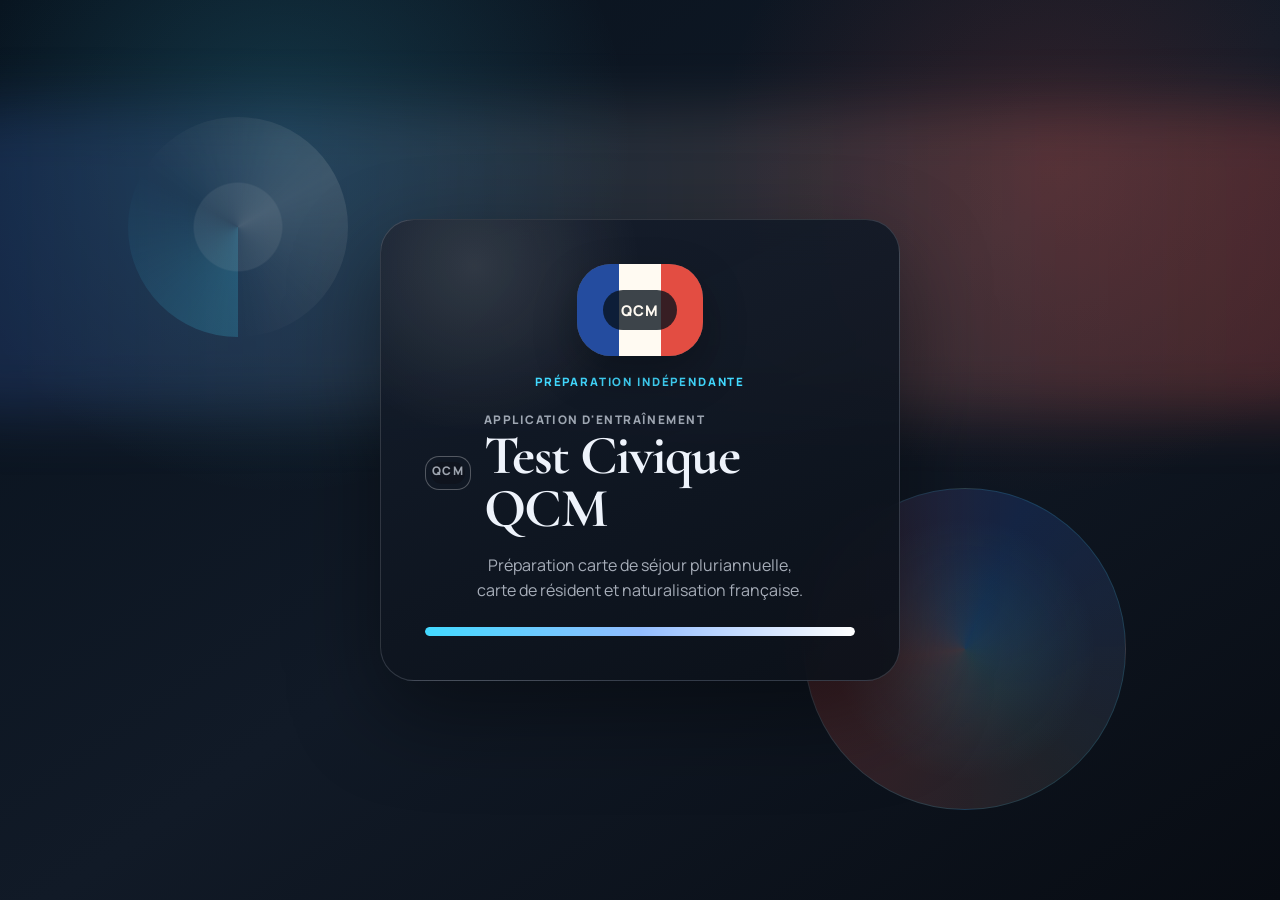
==== index.html @ 04ac929e "Fix mobile quiz scrolling" ====
<!doctype html>
<html lang="fr">
  <head>
    <meta charset="UTF-8" />
    <meta name="viewport" content="width=device-width, initial-scale=1.0, viewport-fit=cover" />
    <meta name="theme-color" content="#10141b" />
    <meta name="description" content="Exercices corrigés et simulations pour préparer le test civique français, avec explications et sources officielles." />
    <meta name="google-adsense-account" content="ca-pub-2101066490685216" />
    <script async src="https://pagead2.googlesyndication.com/pagead/js/adsbygoogle.js?client=ca-pub-2101066490685216" crossorigin="anonymous"></script>
    <link rel="canonical" href="https://prep-testcivique.fr/" />
    <link rel="icon" type="image/png" sizes="192x192" href="/app-icon-192.png" />
    <link rel="manifest" href="/manifest.webmanifest" />
    <title>Entraînement au test civique français | Test Civique QCM</title>
    <script type="module" crossorigin src="/assets/main-BJnAcC6j.js"></script>
    <link rel="stylesheet" crossorigin href="/assets/main-DW9DOGa2.css">
  </head>
  <body><div id="app"></div><script src="/ads-config.js"></script></body>
</html>
---- assets/main-DW9DOGa2.css ----
@import "https://fonts.googleapis.com/css2?family=Cormorant+Garamond:wght@500;600;700&family=Manrope:wght@400;500;600;700;800&display=swap";:root{--lightningcss-light: ;--lightningcss-dark:initial;color-scheme:dark;--bg:#10141b;--surface:#131821e0;--surface-raised:#1b212cdb;--surface-soft:#222834b3;--border:#e1e8f424;--ink:#eef3fb;--ink-soft:#e2e9f4bd;--accent:#42d9ff;--accent-dark:#0ea5e9;--accent-ink:#071722;--navy:#93bdff;--gold:#f3c66f;--green:#72d9c2;--shadow:0 24px 70px #00000057}.web-runtime.active-portal .track-portal{width:min(1240px,100%);margin-inline:auto}@media (width>=1121px){.web-runtime.active-portal .track-portal{grid-template-columns:1fr;gap:18px;min-height:auto;padding-top:72px}}@media (width<=760px){.web-runtime.active-portal .track-portal-copy{border-radius:24px;align-content:end;min-height:650px;padding:28px 22px}.web-runtime.active-portal .portal-hero-image{object-position:62% center}.web-runtime.active-portal .portal-image-shade{background:linear-gradient(#030f1f2e 0%,#030f1fe0 53%,#030f1ffc 100%),linear-gradient(90deg,#030f1f7a,#0000)}.web-runtime.active-portal .track-portal-copy h1{max-width:10ch;font-size:clamp(3.2rem,17vw,4.7rem)}.web-runtime.active-portal .portal-free-badge span,.web-runtime.active-portal .portal-independence-note{display:none}.web-runtime.active-portal .track-portal-grid{grid-template-columns:1fr}}.portal-knowledge,.editorial-ad{display:none}@media (width>=1121px){.web-runtime.active-portal .track-portal{grid-template-columns:minmax(0,1fr);gap:28px;max-width:1180px;min-height:auto;margin-inline:auto;padding-top:88px}.web-runtime.active-portal .track-portal-copy{border-radius:8px;min-height:560px}.web-runtime.active-portal .track-portal-copy h1{letter-spacing:0;max-width:12ch;font-size:clamp(3.25rem,5vw,5rem)}.web-runtime.active-portal .track-portal-grid{grid-template-columns:repeat(3,minmax(0,1fr));align-content:stretch;gap:18px}.web-runtime.active-portal .track-portal-grid .track-card{border-radius:8px;min-height:330px}.web-runtime.active-portal .track-portal-grid .track-card strong{font-size:clamp(1.8rem,2.3vw,2.45rem)}.web-runtime.active-portal .portal-editorial-guide{border-radius:8px;padding:36px}.web-runtime.active-portal .portal-guide-steps li{border-radius:6px}.web-runtime.active-portal .portal-knowledge{border-top:1px solid var(--border);border-bottom:1px solid var(--border);background:var(--surface);gap:26px;padding:44px;display:grid}.portal-knowledge-heading{max-width:780px}.portal-knowledge-heading h2{letter-spacing:0;margin:8px 0 14px;font-family:DM Serif Display,Georgia,serif;font-size:clamp(2rem,3vw,3rem);line-height:1.08}.portal-knowledge-heading p,.portal-knowledge-grid p{color:var(--muted);line-height:1.68}.portal-knowledge-grid{grid-template-columns:repeat(3,minmax(0,1fr));gap:28px;display:grid}.portal-knowledge-grid article{border-top:3px solid var(--accent);padding-top:18px}.portal-knowledge-grid h3{margin:0 0 10px;font-size:1.12rem}.portal-knowledge-grid p{margin:0}.portal-guide-link{width:fit-content;color:var(--accent);text-underline-offset:4px;font-weight:800;text-decoration:underline}.web-runtime.active-portal .editorial-ad{border-top:1px solid var(--border);border-bottom:1px solid var(--border);text-align:center;min-height:140px;padding:30px 0;display:block}.editorial-ad>span{color:var(--muted);text-transform:uppercase;margin-bottom:10px;font-size:.68rem;display:block}.editorial-ad .adsbygoogle{min-height:90px}}@media (width<=1120px){.web-runtime.active-portal .portal-knowledge{border-top:1px solid var(--border);border-bottom:1px solid var(--border);background:var(--surface);gap:20px;margin-top:18px;padding:26px 20px;display:grid}.portal-knowledge-heading h2{letter-spacing:0;margin:8px 0 12px;font-family:DM Serif Display,Georgia,serif;font-size:2rem}.portal-knowledge-heading p,.portal-knowledge-grid p{color:var(--muted);line-height:1.62}.portal-knowledge-grid{gap:18px;display:grid}.portal-knowledge-grid article{border-top:3px solid var(--accent);padding-top:14px}.portal-knowledge-grid h3,.portal-knowledge-grid p{margin:0 0 8px}.portal-guide-link{color:var(--accent);font-weight:800}.editorial-ad{border-top:1px solid var(--border);border-bottom:1px solid var(--border);text-align:center;min-height:120px;margin-top:18px;padding:24px 0}.editorial-ad>span{color:var(--muted);margin-bottom:8px;font-size:.68rem;display:block}}.web-runtime.active-portal .track-portal{width:min(1240px,100%);max-width:1240px;margin-inline:auto}.web-runtime.active-portal .track-portal-copy{isolation:isolate;background:#06172a;border:1px solid #89c2ff3d;border-radius:32px;min-height:clamp(530px,65vh,680px);padding:clamp(28px,5vw,70px);position:relative;box-shadow:0 34px 90px #00000061}.web-runtime.active-portal .portal-hero-image,.web-runtime.active-portal .portal-image-shade{border-radius:inherit;width:100%;height:100%;display:block;position:absolute;inset:0}.web-runtime.active-portal .portal-hero-image{z-index:-2;object-fit:cover;object-position:center}.web-runtime.active-portal .portal-image-shade{z-index:-1;background:linear-gradient(90deg,#030f1ffa 0%,#030f1fe6 32%,#030f1f57 68%,#030f1f1f 100%),linear-gradient(#0000 45%,#030f1fe0)}.web-runtime.active-portal .track-portal-copy>:not(.portal-hero-image):not(.portal-image-shade){z-index:1;position:relative}.web-runtime.active-portal .track-portal-copy h1{text-wrap:balance;text-shadow:0 10px 34px #00000070;max-width:8.5ch;font-size:clamp(3.6rem,6vw,6.3rem);line-height:.87}.web-runtime.active-portal .track-portal-copy>p:not(.portal-independence-note),.web-runtime.active-portal .portal-free-badge,.web-runtime.active-portal .portal-mission-strip,.web-runtime.active-portal .portal-encouragement,.web-runtime.active-portal .portal-independence-note{max-width:540px}.web-runtime.active-portal .track-portal-grid{grid-template-columns:repeat(3,minmax(0,1fr));gap:16px}.web-runtime.active-portal .track-portal-grid .track-card{border-radius:26px;min-height:330px;padding:28px;transition:transform .18s,border-color .18s,box-shadow .18s}.web-runtime.active-portal .track-portal-grid .track-card:hover{border-color:#42d9ff73;transform:translateY(-6px);box-shadow:0 26px 60px #00000057}.web-runtime.active-portal .track-portal-grid .track-card strong{font-size:clamp(2rem,3vw,3rem)}@media (width>=1121px){.web-runtime.active-portal .track-portal{grid-template-columns:1fr;gap:18px;min-height:auto;padding-top:72px}}@media (width<=760px){.web-runtime.active-portal .track-portal-copy{border-radius:24px;align-content:end;min-height:650px;padding:28px 22px}.web-runtime.active-portal .portal-hero-image{object-position:62% center}.web-runtime.active-portal .portal-image-shade{background:linear-gradient(#030f1f2e 0%,#030f1fe0 53%,#030f1ffc 100%),linear-gradient(90deg,#030f1f7a,#0000)}.web-runtime.active-portal .track-portal-copy h1{max-width:10ch;font-size:clamp(3.2rem,17vw,4.7rem)}.web-runtime.active-portal .portal-free-badge span,.web-runtime.active-portal .portal-independence-note{display:none}.web-runtime.active-portal .track-portal-grid{grid-template-columns:1fr}}@media (width>=1121px){.web-runtime.active-portal .track-portal{grid-template-columns:minmax(0,1fr);gap:28px;max-width:1180px;min-height:auto;margin-inline:auto;padding-top:88px}.web-runtime.active-portal .track-portal-copy{border-radius:8px;min-height:560px}.web-runtime.active-portal .track-portal-copy h1{letter-spacing:0;max-width:12ch}.web-runtime.active-portal .track-portal-grid{grid-template-columns:repeat(3,minmax(0,1fr));align-content:stretch;gap:18px}.web-runtime.active-portal .track-portal-grid .track-card{border-radius:8px;min-height:330px}.web-runtime.active-portal .track-portal-grid .track-card strong{font-size:clamp(1.8rem,2.3vw,2.45rem)}.web-runtime.active-portal .portal-editorial-guide{border-radius:8px;padding:36px}.web-runtime.active-portal .portal-guide-steps li{border-radius:6px}}.primary-button,.secondary-button,.text-button,.theme-action{justify-content:center;align-items:center;gap:9px;display:inline-flex}.button-icon{color:var(--accent);background:#42d9ff1f;border:1px solid #42d9ff4d;border-radius:9px;flex:none;justify-content:center;align-items:center;width:25px;height:25px;display:inline-flex;box-shadow:inset 0 1px #ffffff14}.button-icon svg{width:15px;height:15px}.button-icon.tone-cyan{color:#42d9ff;background:#42d9ff24;border-color:#42d9ff57}.button-icon.tone-green{color:#72d9c2;background:#72d9c224;border-color:#72d9c257}.button-icon.tone-gold{color:#f3c66f;background:#f3c66f26;border-color:#f3c66f57}.button-icon.tone-coral{color:#ff8b7c;background:#ff8b7c26;border-color:#ff8b7c57}.button-icon.tone-blue{color:#93bdff;background:#93bdff26;border-color:#93bdff57}.primary-button .button-icon{box-shadow:none;background:#071f2e26;border-color:#071f2e33}.primary-button .button-icon.tone-blue,.primary-button .button-icon.tone-cyan{color:#083954}.primary-button .button-icon.tone-green{color:#075043}.tab-button{justify-content:center;align-items:center;gap:7px;display:flex}.tab-button .button-icon{width:22px;height:22px}.tab-button .button-icon svg{width:14px;height:14px}.tab-button.active .button-icon{color:#063b57;background:#071f2e24;border-color:#071f2e2e}.web-sidebar-controls{border-top:1px solid #8ea6cc2e;gap:8px;margin-top:auto;padding-top:12px;display:grid}.web-sidebar-controls .web-theme-button{border-top:0;margin-top:0;padding-top:0}.web-sidebar-nav button:first-child .web-nav-icon{color:#42d9ff;background:#42d9ff24}.web-sidebar-nav button:nth-child(2) .web-nav-icon{color:#72d9c2;background:#72d9c224}.web-sidebar-nav button:nth-child(3) .web-nav-icon{color:#f3c66f;background:#f3c66f26}.web-sidebar-nav button:nth-child(4) .web-nav-icon{color:#ff8b7c;background:#ff8b7c26}.web-sidebar-nav button:nth-child(5) .web-nav-icon{color:#93bdff;background:#93bdff26}.web-sidebar-nav button:nth-child(6) .web-nav-icon{color:#5ce2ee;background:#5ce2ee24}.web-sidebar-nav button:nth-child(7) .web-nav-icon{color:#7ee2ad;background:#7ee2ad24}body[data-theme=light] .button-icon.tone-cyan{color:#087fa6}body[data-theme=light] .button-icon.tone-green{color:#16816c}body[data-theme=light] .button-icon.tone-gold{color:#9b6908}body[data-theme=light] .button-icon.tone-coral{color:#bf4f42}body[data-theme=light] .button-icon.tone-blue{color:#376dbe}@media (width<=720px){.primary-button,.secondary-button,.text-button,.theme-action{gap:7px}.button-icon{border-radius:8px;width:22px;height:22px}.button-icon svg{width:13px;height:13px}.tab-button{gap:5px}.tab-button .button-icon{background:0 0;border:0;width:19px;height:19px}.tab-button .button-icon svg{width:14px;height:14px}}.primary-button:disabled,.secondary-button:disabled,.theme-action:disabled,.text-button:disabled{cursor:not-allowed;opacity:.48;transform:none}.result-submit-button{letter-spacing:.01em;min-width:min(100%,250px);margin-left:auto}.theme-results-section{margin-top:18px}.theme-results-header{margin-top:0}.theme-results-grid{grid-template-columns:repeat(auto-fit,minmax(190px,1fr));gap:10px;margin-top:12px;display:grid}.theme-result-card{--theme-result-color:var(--accent);border:1px solid color-mix(in srgb, var(--theme-result-color) 28%, var(--border));background:radial-gradient(circle at 100% 0%, color-mix(in srgb, var(--theme-result-color) 14%, transparent), transparent 42%), var(--surface-raised);border-radius:18px;gap:9px;min-width:0;padding:14px;display:grid}.theme-result-card.strong{--theme-result-color:var(--green)}.theme-result-card.progress{--theme-result-color:var(--gold)}.theme-result-card.review{--theme-result-color:var(--accent)}.theme-result-card-top,.theme-result-score{justify-content:space-between;align-items:center;gap:8px;display:flex}.theme-result-icon{border:1px solid color-mix(in srgb, var(--theme-result-color) 34%, transparent);background:color-mix(in srgb, var(--theme-result-color) 12%, transparent);width:34px;height:34px;color:var(--theme-result-color);border-radius:11px;place-items:center;font-size:.96rem;font-weight:900;display:grid}.theme-result-status{background:color-mix(in srgb, var(--theme-result-color) 13%, transparent);color:var(--theme-result-color);letter-spacing:.05em;text-transform:uppercase;border-radius:999px;padding:5px 8px;font-size:.62rem;font-weight:900}.theme-result-card h4{min-height:2.4em;margin:0;font-size:.82rem;line-height:1.2}.theme-result-score strong{color:var(--theme-result-color);font-size:1.55rem}.theme-result-score span,.theme-result-card small{color:var(--ink-soft);font-size:.64rem;font-weight:750}.theme-result-progress{background:color-mix(in srgb, var(--border) 76%, transparent);border-radius:999px;height:7px;overflow:hidden}.theme-result-progress>span{border-radius:inherit;background:var(--theme-result-color);height:100%;display:block}@media (width>=1121px){.web-runtime.track-selected.web-section-dashboard .web-dashboard{grid-template-columns:repeat(4,minmax(0,1fr));gap:8px;max-height:calc(100dvh - 96px);display:grid;overflow:hidden}.web-runtime.track-selected.web-section-dashboard .web-dashboard-hero,.web-runtime.track-selected.web-section-dashboard .web-metric-row{grid-column:1/-1;margin:0}.web-runtime.track-selected.web-section-dashboard .web-dashboard-grid{display:contents}.web-runtime.track-selected.web-section-dashboard .web-dashboard-hero{grid-template-columns:minmax(0,1.8fr) 160px;min-height:142px;padding:14px 18px}.web-runtime.track-selected.web-section-dashboard .web-dashboard-hero h2{font-size:clamp(1.72rem,2.35vw,2.45rem)}.web-runtime.track-selected.web-section-dashboard .web-dashboard-hero-copy>p{max-width:82ch;font-size:.69rem}.web-runtime.track-selected.web-section-dashboard .web-progress-ring{width:78px;height:78px}.web-runtime.track-selected.web-section-dashboard .web-progress-ring>span{width:62px;height:62px}.web-runtime.track-selected.web-section-dashboard .web-progress-ring strong{font-size:1.1rem}.web-runtime.track-selected.web-section-dashboard .web-metric-row article{min-height:56px;padding:7px 10px}.web-runtime.track-selected.web-section-dashboard .web-focus-card,.web-runtime.track-selected.web-section-dashboard .web-compact-panel{min-height:180px;padding:11px 12px}.web-runtime.track-selected.web-section-dashboard .web-panel-heading h3,.web-runtime.track-selected.web-section-dashboard .web-focus-card h3{font-size:1.05rem}.web-runtime.track-selected.web-section-dashboard .web-priority-preview small{display:none}.web-runtime.track-selected.web-section-dashboard .web-priority-preview button{grid-template-columns:26px minmax(0,1fr)}.web-runtime.track-selected .web-sidebar-nav button,.web-runtime.track-selected .web-sidebar-track button,.web-runtime.track-selected .web-panel-heading>button{border-color:color-mix(in srgb, var(--border) 78%, transparent);background:linear-gradient(180deg, color-mix(in srgb, var(--surface-raised) 88%, white 5%), var(--surface-raised));box-shadow:0 3px #030a143d,inset 0 1px #ffffff0f}.web-runtime.track-selected .web-sidebar-track button{border-style:solid;border-width:1px 1px 3px;border-radius:11px;padding:7px 10px}}@media (width<=720px){.theme-results-grid{grid-template-columns:repeat(2,minmax(0,1fr));gap:7px}.theme-result-card{border-radius:15px;gap:6px;padding:10px}.theme-result-card h4{min-height:3.4em;font-size:.72rem}.theme-result-icon{width:29px;height:29px}.theme-result-status{padding:4px 6px;font-size:.52rem}.theme-result-score strong{font-size:1.25rem}.active-quiz .session-nav .result-submit-button{flex:100%;width:100%;margin-left:0}}.portal-hero-image,.portal-image-shade,.portal-independence-note,.portal-editorial-guide,.web-sidebar,.web-workspace-bar,.web-dashboard{display:none}button:focus-visible,a:focus-visible,input:focus-visible,select:focus-visible{outline:3px solid color-mix(in srgb, var(--accent) 72%, white);outline-offset:3px}@media (width>=1121px){.web-runtime.active-portal{max-width:1540px;padding-inline:32px}.web-runtime.active-portal .track-portal{grid-template-columns:minmax(620px,1.35fr) minmax(360px,.65fr);gap:18px;min-height:calc(100vh - 126px);padding-top:76px}.web-runtime.active-portal .portal-ad+.track-portal{min-height:calc(100vh - 238px);padding-top:18px}.web-runtime.active-portal .track-portal:before,.web-runtime.active-portal .track-portal:after,.web-runtime.active-portal .track-portal-copy:before,.web-runtime.active-portal .track-portal-copy:after{display:none}.web-runtime.active-portal .track-portal-copy{background:#071522;border-radius:34px;align-content:end;min-height:620px;padding:clamp(34px,4vw,58px)}.web-runtime.active-portal .track-portal-copy>:not(.portal-hero-image):not(.portal-image-shade){z-index:2;position:relative}.web-runtime.active-portal .portal-hero-image,.web-runtime.active-portal .portal-image-shade{width:100%;height:100%;display:block;position:absolute;inset:0}.web-runtime.active-portal .portal-hero-image{object-fit:cover;object-position:center}.web-runtime.active-portal .portal-image-shade{z-index:1;background:linear-gradient(90deg,#040f1bfa 0%,#040f1bdb 38%,#040f1b47 72%,#040f1b24 100%),linear-gradient(#0000 45%,#040f1be6)}.web-runtime.active-portal .portal-tricolor{width:132px;height:7px;margin-bottom:18px}.web-runtime.active-portal .track-portal-copy h1{max-width:9.5ch;font-size:clamp(3.7rem,5vw,5.5rem)}.web-runtime.active-portal .track-portal-copy>p:not(.portal-independence-note){color:#eef3fbd1;max-width:54ch;margin-top:16px;font-size:.96rem;line-height:1.62}.web-runtime.active-portal .portal-mission-strip{max-width:560px;margin-top:20px}.web-runtime.active-portal .portal-encouragement{background:#0a1f2db8;max-width:560px;margin-top:12px}.web-runtime.active-portal .portal-independence-note{color:#eef3fb94;max-width:62ch;margin-top:14px;font-size:.7rem;line-height:1.45;display:block}.web-runtime.active-portal .track-portal-grid{grid-template-columns:1fr;align-content:center;gap:14px}.web-runtime.active-portal .track-portal-grid .track-card{border-radius:28px;min-height:260px;padding:30px}.web-runtime.active-portal .track-portal-grid .track-card strong{max-width:12ch;font-size:clamp(2.25rem,3.1vw,3.35rem)}.web-runtime.active-portal .portal-editorial-guide{border:1px solid var(--border);background:linear-gradient(110deg, #34c6ec14, transparent 38%), var(--surface);box-shadow:var(--shadow);border-radius:26px;grid-column:1/-1;grid-template-columns:minmax(260px,.68fr) minmax(620px,1.32fr);align-items:center;gap:18px 28px;padding:24px 28px;display:grid}.web-runtime.active-portal .portal-guide-intro h2{margin:7px 0 8px;font-family:DM Serif Display,Georgia,serif;font-size:clamp(1.75rem,2.1vw,2.35rem);line-height:1.05}.web-runtime.active-portal .portal-guide-intro p,.web-runtime.active-portal .portal-guide-steps p,.web-runtime.active-portal .portal-guide-source{color:var(--muted);margin:0;line-height:1.48}.web-runtime.active-portal .portal-guide-steps{grid-template-columns:repeat(3,minmax(0,1fr));gap:10px;margin:0;padding:0;list-style:none;display:grid}.web-runtime.active-portal .portal-guide-steps li{border:1px solid var(--border);background:#131d2b9e;border-radius:18px;grid-template-columns:auto 1fr;gap:10px;min-height:118px;padding:15px;display:grid}.web-runtime.active-portal .portal-guide-steps li>span{width:34px;height:34px;color:var(--accent);background:#34c6ec29;border-radius:11px;place-items:center;font-size:.72rem;font-weight:900;display:grid}.web-runtime.active-portal .portal-guide-steps strong{margin:2px 0 7px;font-size:.86rem;display:block}.web-runtime.active-portal .portal-guide-steps p,.web-runtime.active-portal .portal-guide-source{font-size:.72rem}.web-runtime.active-portal .portal-guide-source{text-align:center;grid-column:1/-1;padding-top:2px}.web-runtime.track-selected{width:min(1600px,100%);max-width:1600px;min-height:100vh;padding:24px 32px 64px 310px;overflow:visible}.web-runtime.track-selected>.app-brand,.web-runtime.track-selected>.theme-switch,.web-runtime.track-selected>.workspace-header,.web-runtime.track-selected>.hero,.web-runtime.track-selected>.tab-bar,.web-runtime.track-selected>.site-leaderboard-ad,.web-runtime.track-selected>.legacy-overview{display:none}.web-runtime.track-selected .web-sidebar{z-index:20;border:1px solid var(--border);-webkit-backdrop-filter:blur(22px);backdrop-filter:blur(22px);background:radial-gradient(circle at 10% 0,#42d9ff1a,#0000 25%),#0c131df0;border-radius:28px;flex-direction:column;width:262px;height:calc(100vh - 48px);min-height:660px;padding:18px;display:flex;position:fixed;top:24px;left:max(20px,50vw - 780px);box-shadow:0 28px 80px #00000047}.web-sidebar-brand{border-bottom:1px solid var(--border);align-items:center;gap:11px;padding:4px 2px 17px;display:flex}.web-sidebar-mark{border:5px solid #ffffff12;border-radius:16px;flex:none;grid-template-columns:repeat(3,1fr);width:48px;height:48px;display:grid;position:relative;overflow:hidden}.web-sidebar-mark span:first-child{background:#244c9f}.web-sidebar-mark span:nth-child(2){background:#fffaf2}.web-sidebar-mark span:nth-child(3){background:#e34d42}.web-sidebar-mark strong{color:#fff;text-shadow:0 1px 6px #07111c;place-items:center;font-size:.58rem;display:grid;position:absolute;inset:0}.web-sidebar-brand>span:last-child{gap:2px;display:grid}.web-sidebar-brand>span:last-child>strong{font-size:.92rem}.web-sidebar-brand small{color:var(--ink-soft);letter-spacing:.08em;text-transform:uppercase;font-size:.57rem;font-weight:800}.web-sidebar-track{background:linear-gradient(135deg,#42d9ff1a,#93bdff0d);border:1px solid #42d9ff2e;border-radius:18px;gap:5px;margin:14px 0;padding:13px;display:grid}.web-sidebar-track>span,.web-sidebar-progress span{color:var(--ink-soft);letter-spacing:.09em;text-transform:uppercase;font-size:.58rem;font-weight:800}.web-sidebar-track>strong{font-family:Cormorant Garamond,Georgia,serif;font-size:1.25rem;line-height:1.05}.web-sidebar-track button,.web-theme-button{min-height:44px;color:var(--navy);text-align:left;cursor:pointer;background:0 0;border:0;font-size:.72rem;font-weight:800}.web-sidebar-nav{gap:4px;display:grid}.web-sidebar-nav button{min-height:46px;color:var(--ink-soft);text-align:left;cursor:pointer;background:0 0;border:1px solid #0000;border-radius:13px;grid-template-columns:32px 1fr;align-items:center;padding:7px 10px;font-size:.76rem;font-weight:750;display:grid}.web-sidebar-nav button>span{color:color-mix(in srgb, var(--ink-soft) 62%, transparent);letter-spacing:.08em;font-size:.55rem;font-weight:900}.web-sidebar-nav .web-nav-icon{border:1px solid color-mix(in srgb, var(--border) 82%, transparent);background:color-mix(in srgb, var(--surface-raised) 82%, transparent);border-radius:9px;place-items:center;width:28px;height:28px;display:grid}.web-sidebar-nav .web-nav-icon svg{width:15px;height:15px}.web-sidebar-nav button.active .web-nav-icon{border-color:color-mix(in srgb, var(--accent) 32%, transparent);color:var(--accent);background:color-mix(in srgb, var(--accent) 12%, transparent)}.web-sidebar-nav button:hover{border-color:var(--border);color:var(--ink);background:#ffffff0a}.web-sidebar-nav button.active{color:var(--accent);box-shadow:inset 3px 0 0 var(--accent);background:linear-gradient(110deg,#42d9ff2b,#42d9ff0a);border-color:#42d9ff38}.web-sidebar-progress{gap:8px;margin-top:auto;padding:16px 4px 10px;display:grid}.web-sidebar-progress>div:first-child{justify-content:space-between;align-items:center;gap:8px;display:flex}.web-sidebar-progress strong{color:var(--accent);font-size:.88rem}.web-sidebar-progress-track,.web-theme-progress{background:#93bdff1f;border-radius:999px;height:5px;overflow:hidden}.web-sidebar-progress-track span,.web-theme-progress span{border-radius:inherit;background:linear-gradient(90deg, var(--accent), var(--green));height:100%;display:block}.web-theme-button{border-top:1px solid var(--border);align-items:center;gap:9px;width:100%;padding:0 5px;display:flex}.web-theme-button span{color:var(--accent);font-size:1rem}.web-runtime.track-selected .web-workspace-bar{z-index:15;border:1px solid var(--border);background:color-mix(in srgb, var(--surface) 94%, transparent);-webkit-backdrop-filter:blur(22px);backdrop-filter:blur(22px);border-radius:20px;justify-content:space-between;align-items:center;gap:16px;min-height:68px;margin-bottom:18px;padding:12px 16px;display:flex;position:sticky;top:18px;box-shadow:0 16px 46px #00000029}.web-workspace-bar>div,.web-workspace-actions{align-items:center;gap:10px;display:flex}.web-workspace-bar>div:first-child>span,.web-independent-badge{color:var(--accent);letter-spacing:.06em;text-transform:uppercase;background:#42d9ff1a;border-radius:999px;padding:6px 9px;font-size:.62rem;font-weight:900}.web-workspace-bar>div:first-child>strong{font-family:Cormorant Garamond,Georgia,serif;font-size:1.55rem}.web-workspace-actions button,.web-panel-heading>button{border:1px solid var(--border);background:var(--surface-raised);min-height:44px;color:var(--navy);cursor:pointer;border-radius:12px;padding:0 12px;font-size:.72rem;font-weight:800}.web-runtime.track-selected .web-dashboard{animation:.42s both rise-in;display:block}.web-dashboard-hero{border:1px solid var(--border);min-height:280px;box-shadow:var(--shadow);background:radial-gradient(circle at 88% 20%,#42d9ff24,#0000 27%),linear-gradient(145deg,#121f30fa,#111722f0);border-radius:28px;grid-template-columns:minmax(0,1.55fr) minmax(220px,.45fr);gap:20px;padding:clamp(26px,3vw,42px);display:grid}.web-dashboard-hero-copy{align-self:center}.web-overline{color:var(--accent);letter-spacing:.14em;text-transform:uppercase;font-size:.66rem;font-weight:900;display:block}.web-overline-icon{align-items:center;gap:7px;display:inline-flex}.web-overline-icon svg{width:15px;height:15px}.web-dashboard h2,.web-dashboard h3{font-family:Cormorant Garamond,Georgia,serif}.web-dashboard-hero h2,.web-section-heading h2{letter-spacing:-.035em;max-width:17ch;margin:10px 0 0;font-size:clamp(2.4rem,4vw,4.15rem);line-height:.96}.web-dashboard-hero-copy>p,.web-section-heading p{max-width:64ch;color:var(--ink-soft);margin:14px 0 0;font-size:.9rem;line-height:1.62}.web-dashboard-actions{flex-wrap:wrap;gap:10px;margin-top:22px;display:flex}.web-progress-summary{background:#05101b57;border:1px solid #42d9ff29;border-radius:24px;align-content:center;justify-items:center;gap:13px;padding:18px;display:grid}.web-progress-ring{border-radius:999px;place-items:center;width:144px;height:144px;display:grid}.web-progress-ring>span{border-radius:inherit;width:116px;height:116px;color:var(--ink-soft);text-align:center;text-transform:uppercase;background:#101925;align-content:center;place-items:center;font-size:.62rem;font-weight:800;display:grid}.web-progress-ring strong{color:var(--ink);font-size:2rem}.web-progress-summary p{color:var(--ink-soft);text-align:center;margin:0;font-size:.72rem}.web-metric-row{grid-template-columns:repeat(4,minmax(0,1fr));gap:10px;margin-top:12px;display:grid}.web-metric-row article{border:1px solid var(--border);background:var(--surface);border-radius:20px;align-content:center;gap:4px;min-height:116px;padding:17px;display:grid}.web-metric-row span,.web-metric-row small{color:var(--ink-soft);font-size:.67rem}.web-metric-row span{letter-spacing:.07em;text-transform:uppercase;font-weight:850}.web-dashboard-grid,.web-practice-layout{grid-template-columns:repeat(2,minmax(0,1fr));gap:12px;margin-top:12px;display:grid}.web-focus-card,.web-compact-panel,.web-exam-card,.web-quiz-builder,.web-history-panel,.web-priority-grid article,.web-official-grid article{border:1px solid var(--border);background:var(--surface);border-radius:22px;box-shadow:0 14px 40px #0000001c}.web-focus-card,.web-compact-panel,.web-exam-card,.web-quiz-builder,.web-history-panel{padding:22px}.web-focus-card-soft{background:radial-gradient(circle at 90% 8%, #93bdff1a, transparent 30%), var(--surface)}.web-panel-heading,.web-theme-card-top,.web-theme-card-meta{justify-content:space-between;align-items:center;gap:12px;display:flex}.web-panel-heading h3,.web-focus-card h3,.web-exam-card h3,.web-quiz-builder h3,.web-priority-grid h3,.web-official-grid h3{margin:7px 0 0;font-size:1.72rem;line-height:1.03}.web-step-number{width:46px;height:46px;color:var(--accent);border:1px solid #42d9ff33;border-radius:15px;flex:none;place-items:center;font-size:.65rem;font-weight:900;display:grid}.web-focus-card>p,.web-exam-card>p,.web-priority-grid article>p,.web-official-grid article>p{color:var(--ink-soft);font-size:.82rem;line-height:1.55}.web-focus-card>button{margin-top:6px}.web-dashboard-grid-lower{align-items:start}.web-priority-preview{gap:7px;margin-top:15px;display:grid}.web-priority-preview button{border:1px solid var(--border);background:var(--surface-raised);min-height:54px;color:var(--ink);text-align:left;cursor:pointer;border-radius:14px;grid-template-columns:34px 1fr auto;align-items:center;gap:10px;padding:8px 10px;display:grid}.web-priority-preview button>span{color:var(--accent);font-size:.62rem;font-weight:900}.web-priority-preview strong{text-overflow:ellipsis;white-space:nowrap;font-size:.76rem;overflow:hidden}.web-priority-preview small{max-width:120px;color:var(--ink-soft);text-align:right;font-size:.58rem}.web-theme-preview{grid-template-columns:repeat(2,minmax(0,1fr));gap:8px;margin-top:15px;display:grid}.web-theme-preview button{border:1px solid var(--border);background:var(--surface-raised);min-height:66px;color:var(--ink);text-align:left;cursor:pointer;border-radius:15px;grid-template-columns:32px 1fr;align-items:center;gap:2px 9px;padding:10px;display:grid}.web-theme-preview button>span{grid-row:1/3;font-size:1.08rem}.web-theme-preview strong{font-size:.72rem}.web-theme-preview small{color:var(--ink-soft);font-size:.6rem}.web-section-view{animation:.36s both rise-in}.web-section-heading{border:1px solid var(--border);background:radial-gradient(circle at 92% 16%, #42d9ff1a, transparent 26%), var(--surface);border-radius:24px;justify-content:space-between;align-items:end;gap:24px;padding:26px 28px;display:flex}.web-section-heading h2{max-width:22ch;font-size:clamp(2.35rem,3.5vw,3.8rem)}.web-exam-card{background:radial-gradient(circle at 90% 8%, #42d9ff21, transparent 28%), var(--surface)}.web-exam-facts{grid-template-columns:repeat(3,minmax(0,1fr));gap:8px;margin:20px 0;display:grid}.web-exam-facts span{border:1px solid var(--border);min-height:74px;color:var(--ink-soft);text-align:center;border-radius:15px;align-content:center;gap:2px;padding:10px;font-size:.62rem;display:grid}.web-exam-facts strong{color:var(--ink);font-size:1.35rem}.web-quiz-builder{align-content:start;gap:10px;display:grid}.web-quiz-builder label{color:var(--ink-soft);margin-top:5px;font-size:.68rem;font-weight:800}.web-count-picker{grid-template-columns:repeat(3,1fr);gap:8px;display:grid}.web-count-picker button{border:1px solid var(--border);background:var(--surface-raised);min-height:44px;color:var(--ink);cursor:pointer;border-radius:12px;font-weight:800}.web-count-picker button.active{color:var(--accent);background:#42d9ff24;border-color:#42d9ff4d}.web-check-row{align-items:center;gap:9px;min-height:44px;display:flex}.web-check-row input{width:18px;height:18px;accent-color:var(--accent-dark)}.web-metric-row-large{grid-template-columns:repeat(3,minmax(0,1fr))}.web-history-panel{margin-top:12px}.web-history-list{grid-template-columns:repeat(3,minmax(0,1fr));gap:8px;margin-top:16px;display:grid}.web-history-list>div{border:1px solid var(--border);background:var(--surface-raised);border-radius:14px;gap:5px;padding:13px;display:grid}.web-history-list span,.web-history-list small,.web-empty-state{color:var(--ink-soft);font-size:.66rem}.web-priority-grid,.web-official-grid{grid-template-columns:repeat(3,minmax(0,1fr));gap:10px;margin-top:12px;display:grid}.web-priority-grid article,.web-official-grid article{flex-direction:column;min-height:260px;padding:18px;display:flex}.web-priority-grid article>div:first-child{justify-content:space-between;align-items:center;gap:10px;display:flex}.web-priority-grid article>div:first-child span,.web-theme-card-top>span{color:var(--accent);font-size:1rem;font-weight:900}.web-priority-grid article small,.web-theme-card-top small,.web-theme-card-meta{color:var(--ink-soft);font-size:.62rem}.web-priority-grid article>button,.web-official-grid article>button{width:100%;margin-top:auto}.web-theme-card-meta{margin-top:auto;padding:10px 0}.web-theme-card-meta strong{color:var(--accent)}.web-theme-progress{margin-bottom:14px}.web-runtime.track-selected .website-footer{display:none}.web-runtime.track-selected{padding-top:16px;padding-bottom:16px}.web-runtime.track-selected .web-sidebar{height:calc(100vh - 32px);min-height:0;top:16px}.web-runtime.track-selected .web-workspace-bar{border-radius:17px;min-height:54px;margin-bottom:10px;padding:8px 14px;top:12px}.web-workspace-bar>div:first-child>strong{font-size:1.32rem}.web-workspace-actions button,.web-panel-heading>button{min-height:38px}.web-dashboard-hero{border-radius:22px;grid-template-columns:minmax(0,1.75fr) minmax(180px,.35fr);gap:14px;min-height:184px;padding:18px 22px}.web-dashboard-hero h2{max-width:23ch;margin-top:6px;font-size:clamp(2.05rem,3vw,3.05rem)}.web-dashboard-hero-copy>p{max-width:76ch;margin-top:7px;font-size:.76rem;line-height:1.38}.web-dashboard-actions{margin-top:11px}.web-dashboard-actions button,.web-section-heading>button,.web-focus-card>button,.web-exam-card>button,.web-quiz-builder>button,.web-priority-grid button,.web-official-grid button{min-height:38px}.web-progress-summary{border-radius:18px;gap:7px;padding:10px}.web-progress-ring{width:100px;height:100px}.web-progress-ring>span{width:80px;height:80px;font-size:.52rem}.web-progress-ring strong{font-size:1.42rem}.web-metric-row,.web-dashboard-grid,.web-practice-layout{gap:8px;margin-top:8px}.web-metric-row article{border-radius:15px;gap:2px;min-height:68px;padding:9px 12px}.web-metric-row span,.web-metric-row small{font-size:.58rem}.web-metric-row strong{font-size:1.22rem}.web-focus-card,.web-compact-panel,.web-exam-card,.web-quiz-builder,.web-history-panel{border-radius:18px;padding:13px 15px}.web-panel-heading h3,.web-focus-card h3,.web-exam-card h3,.web-quiz-builder h3,.web-priority-grid h3,.web-official-grid h3{margin-top:4px;font-size:1.28rem}.web-step-number{border-radius:12px;width:36px;height:36px}.web-step-number svg{width:17px;height:17px}.web-focus-card>p,.web-exam-card>p,.web-priority-grid article>p,.web-official-grid article>p{margin:7px 0;font-size:.69rem;line-height:1.35}.web-priority-preview,.web-theme-preview{gap:5px;margin-top:8px}.web-priority-preview button{border-radius:11px;min-height:38px;padding:5px 8px}.web-theme-preview button{border-radius:11px;min-height:43px;padding:6px 8px}.web-section-heading{border-radius:19px;align-items:center;gap:16px;padding:15px 18px}.web-section-heading h2{max-width:30ch;margin-top:5px;font-size:clamp(2rem,2.8vw,2.8rem)}.web-section-heading p{margin-top:6px;font-size:.74rem;line-height:1.38}.web-exam-card,.web-quiz-builder{min-height:275px}.web-exam-facts{margin:11px 0}.web-exam-facts span{min-height:52px;padding:6px}.web-quiz-builder{gap:7px}.web-count-picker button{min-height:38px}.web-runtime.track-selected.active-quiz:not(.quiz-completed) .quiz-session-grid{grid-template-rows:auto minmax(0,1fr) auto;grid-template-columns:minmax(0,1.72fr) minmax(255px,.48fr);gap:8px;height:calc(100dvh - 96px);min-height:590px;overflow:hidden}.web-runtime.track-selected.active-quiz:not(.quiz-completed) .quiz-panel{grid-area:1/1/4;gap:8px;min-width:0;height:100%;min-height:0;padding:12px;overflow:hidden}.web-runtime.track-selected.active-quiz:not(.quiz-completed) .quiz-learning-rail{grid-area:1/2/4;grid-template-rows:auto minmax(220px,1fr);gap:8px;min-height:0;display:grid;overflow:auto}.web-runtime.track-selected.active-quiz:not(.quiz-completed) .quiz-session-panel,.web-runtime.track-selected.active-quiz:not(.quiz-completed) .quiz-actions-panel,.web-runtime.track-selected.active-quiz:not(.quiz-completed) .quiz-rail-ad{display:none}.web-runtime.track-selected.active-quiz:not(.quiz-completed) .quiz-side-panel{border-radius:18px;gap:7px;padding:13px}.web-runtime.track-selected.active-quiz:not(.quiz-completed) .quiz-side-panel h2{margin:2px 0 6px;font-size:1.25rem}.web-runtime.track-selected.active-quiz:not(.quiz-completed) .quiz-session-panel .metric-card{min-height:0;padding:8px}.web-runtime.track-selected.active-quiz:not(.quiz-completed) .quiz-session-panel .stats-grid{gap:6px}.web-runtime.track-selected.active-quiz:not(.quiz-completed) .quiz-session-panel .metric-card p,.web-runtime.track-selected.active-quiz:not(.quiz-completed) .quiz-session-panel .metric-card span{font-size:.66rem;line-height:1.25}.web-runtime.track-selected.active-quiz:not(.quiz-completed) .quiz-session-panel .metric-card strong{margin:4px 0 3px;font-size:1.55rem}.web-runtime.track-selected.active-quiz:not(.quiz-completed) .quiz-session-panel .inline-note{border-radius:12px;margin:0;padding:8px 9px;font-size:.7rem;line-height:1.35}.web-runtime.track-selected.active-quiz:not(.quiz-completed) .quiz-actions-panel .stacked-actions{gap:6px}.web-runtime.track-selected.active-quiz:not(.quiz-completed) .quiz-actions-panel button{min-height:32px;padding-block:5px;font-size:.68rem}.web-runtime.track-selected.active-quiz:not(.quiz-completed) .quiz-topbar-meta{gap:6px}.web-runtime.track-selected.active-quiz:not(.quiz-completed) .badge{padding:5px 9px;font-size:.66rem}.web-runtime.track-selected.active-quiz:not(.quiz-completed) .exam-banner{border-radius:14px;gap:9px;padding:8px 10px}.web-runtime.track-selected.active-quiz:not(.quiz-completed) .exam-banner-metrics{gap:8px}.web-runtime.track-selected.active-quiz:not(.quiz-completed) .exam-label{margin-bottom:3px;font-size:.58rem}.web-runtime.track-selected.active-quiz:not(.quiz-completed) .timer-pill{padding:5px 9px;font-size:.85rem}.web-runtime.track-selected.active-quiz:not(.quiz-completed) .exam-banner .secondary-button,.web-runtime.track-selected.active-quiz:not(.quiz-completed) .audio-bar button,.web-runtime.track-selected.active-quiz:not(.quiz-completed) .session-nav button{min-height:34px;padding:6px 10px;font-size:.67rem}.web-runtime.track-selected.active-quiz:not(.quiz-completed) .audio-bar{gap:6px}.web-runtime.track-selected.active-quiz:not(.quiz-completed) .progress-track{height:6px}.web-runtime.track-selected.active-quiz:not(.quiz-completed) .quiz-prompt-card{border-radius:17px;padding:12px 15px}.web-runtime.track-selected.active-quiz:not(.quiz-completed) .quiz-prompt-meta{margin-bottom:6px;font-size:.58rem}.web-runtime.track-selected.active-quiz:not(.quiz-completed) .quiz-prompt-meta span{padding:4px 7px}.web-runtime.track-selected.active-quiz:not(.quiz-completed) .quiz-prompt{font-size:clamp(1.35rem,2vw,2rem)}.web-runtime.track-selected.active-quiz:not(.quiz-completed) .answer-grid{gap:7px;min-height:0}.web-runtime.track-selected.active-quiz:not(.quiz-completed) .answer-button{border-radius:14px;gap:9px;min-height:62px;padding:9px 11px;font-size:.78rem}.web-runtime.track-selected.active-quiz:not(.quiz-completed) .answer-letter{width:28px;height:28px}.web-runtime.track-selected.active-quiz:not(.quiz-completed) .session-nav{gap:6px}.web-runtime.track-selected.active-quiz:not(.quiz-completed) .quiz-inline-ad{max-height:82px;margin-top:16px;overflow:hidden}.web-runtime.track-selected.active-quiz:not(.quiz-completed) .native-quiz-ad{min-height:66px;padding:7px 10px}.web-runtime.track-selected.active-bank>.page-grid,.web-runtime.track-selected.active-sources>.page-grid,.web-runtime.track-selected.active-quiz>.page-grid{animation:.36s both rise-in}.web-runtime.track-selected.active-bank .panel,.web-runtime.track-selected.active-sources .panel,.web-runtime.track-selected.active-quiz .panel{box-shadow:0 14px 40px #0000001c}:root[data-theme=light] .web-runtime.track-selected .web-sidebar{background:radial-gradient(circle at 10% 0,#0ea5e91a,#0000 25%),#fffcf7f5;box-shadow:0 26px 70px #313b4b21}:root[data-theme=light] .web-dashboard-hero,:root[data-theme=light] .web-section-heading{background:radial-gradient(circle at 88% 12%,#0ea5e91f,#0000 28%),#ffffffe6}:root[data-theme=light] .web-progress-summary,:root[data-theme=light] .web-progress-ring>span{background:#f2f9ffe6}:root[data-theme=light] .web-runtime.active-portal .track-portal-copy{color:#eef3fb;background:#071522}:root[data-theme=light] .web-runtime.active-portal .track-portal-copy h1,:root[data-theme=light] .web-runtime.active-portal .portal-encouragement strong,:root[data-theme=light] .web-runtime.active-portal .portal-mission-strip strong{color:#eef3fb}}:root[data-theme=light]{--lightningcss-light:initial;--lightningcss-dark: ;color-scheme:light;--bg:#f7efe3;--surface:#fffbf4e0;--surface-raised:#ffffffd1;--surface-soft:#fff8ecb8;--border:#26324d1f;--ink:#1d2635;--ink-soft:#28354cad;--accent:#0ea5e9;--accent-dark:#0369a1;--accent-ink:#fff;--navy:#1d5fba;--gold:#a36b00;--green:#1f776d;--shadow:0 24px 70px #352a1a24}*{box-sizing:border-box}html{scroll-behavior:smooth}body{min-width:320px;color:var(--ink);background:radial-gradient(circle at 0 0,#f3c66f1f,#0000 32%),radial-gradient(circle at 85% 12%,#72d9c21a,#0000 28%),linear-gradient(#0c1016 0%,#121722 46%,#161317 100%);margin:0;font-family:Manrope,Segoe UI,sans-serif}:root[data-theme=light] body{background:radial-gradient(circle at 0 0,#ff9a7b38,#0000 30%),radial-gradient(circle at 85% 12%,#1f776d1f,#0000 28%),linear-gradient(#fff7ed 0%,#f2eadb 48%,#fffaf2 100%)}:root[data-theme=light] #app{background:radial-gradient(circle at 12% 0,#0ea5e914,#0000 26%),linear-gradient(#fffaf3 0%,#f4eee5 100%)}button,input,select{font:inherit}a{color:inherit}#app{min-height:100vh}.app-shell{max-width:1440px;padding:calc(32px + env(safe-area-inset-top)) max(20px, env(safe-area-inset-right)) calc(80px + env(safe-area-inset-bottom)) max(20px, env(safe-area-inset-left));margin:0 auto;position:relative;overflow:hidden}.app-shell.launch-screen-active{width:100%;max-width:none;height:100dvh;min-height:100dvh;padding:0}.launch-screen{isolation:isolate;min-height:100dvh;padding:calc(28px + env(safe-area-inset-top)) max(20px, env(safe-area-inset-right)) calc(28px + env(safe-area-inset-bottom)) max(20px, env(safe-area-inset-left));background:radial-gradient(circle at 22% 16%,#42d9ff2e,#0000 28%),radial-gradient(circle at 82% 18%,#e34d4229,#0000 26%),linear-gradient(145deg,#07111c 0%,#111a27 52%,#080c13 100%);place-items:center;display:grid;position:relative;overflow:hidden}.launch-screen:before,.launch-screen:after{content:"";z-index:-1;pointer-events:none;position:absolute}.launch-screen:before{filter:blur(28px);background:linear-gradient(90deg,#244c9f57,#fffaf21a,#e34d4247);border-radius:999px;height:34%;inset:12% -12% auto}.launch-screen:after{background:radial-gradient(circle,#42d9ff1f,#0000 58%),conic-gradient(from 22deg,#244c9f47,#fffaf214,#e34d4238,#244c9f47);border:1px solid #42d9ff26;border-radius:999px;width:min(320px,70vw);height:min(320px,70vw);animation:5.6s linear infinite launch-orbit;inset:auto 12% 10% auto}.launch-orbit{filter:blur(.2px);opacity:.72;background:radial-gradient(circle,#fffaf21a 0 28%,#0000 29%),conic-gradient(from 180deg,#42d9ff47,#0000,#fffaf229,#0000);border-radius:999px;width:min(220px,52vw);height:min(220px,52vw);animation:3.8s ease-in-out infinite launch-float;position:absolute;inset:13% auto auto 10%}.launch-card{color:#eef3fb;text-align:center;-webkit-backdrop-filter:blur(22px);backdrop-filter:blur(22px);background:radial-gradient(circle at 18% 10%,#fffaf21f,#0000 28%),linear-gradient(155deg,#141d2ceb,#0b1018e6);border:1px solid #e2e9f429;border-radius:34px;width:min(520px,100%);padding:clamp(26px,6vw,44px);animation:.52s both launch-card-in;box-shadow:0 34px 90px #0000006b}.launch-flag{border-radius:34px;grid-template-columns:repeat(3,1fr);width:126px;height:92px;margin:0 auto 18px;animation:3.2s ease-in-out infinite launch-float;display:grid;position:relative;overflow:hidden;box-shadow:inset 0 0 0 1px #ffffff47,0 18px 44px #00000047}.launch-flag-blue{background:#244c9f}.launch-flag-white{background:#fffaf2}.launch-flag-red{background:#e34d42}.launch-flag strong{color:#fffaf2;letter-spacing:.08em;background:#07111cc7;border-radius:999px;place-items:center;font-size:.92rem;font-weight:900;display:grid;position:absolute;inset:26px}.launch-republic{color:var(--accent);letter-spacing:.16em;text-transform:uppercase;margin:0 0 22px;font-size:.72rem;font-weight:900}.launch-brand{justify-content:center;align-items:center;gap:13px;max-width:100%;display:inline-flex}.launch-brand-mark{flex:none;position:relative}.launch-brand div{text-align:left}.launch-brand span{color:#e2e9f4ad;letter-spacing:.12em;text-transform:uppercase;font-size:.74rem;font-weight:900;display:block}.launch-brand h1{letter-spacing:-.03em;margin:2px 0 0;font-family:Cormorant Garamond,Georgia,serif;font-size:clamp(2.18rem,8vw,3.45rem);line-height:.95}.launch-copy{color:#e2e9f4b8;max-width:34ch;margin:18px auto 24px;line-height:1.55}.launch-loader{background:#e2e9f41f;border-radius:999px;height:9px;position:relative;overflow:hidden}.launch-loader span{border-radius:inherit;transform-origin:0;background:linear-gradient(90deg,#42d9ff,#93bdff,#fff);width:100%;height:100%;animation:3.4s both launch-load;display:block;box-shadow:0 0 28px #42d9ff75}:root[data-theme=light] .launch-screen{background:radial-gradient(circle at 22% 16%,#0ea5e929,#0000 28%),radial-gradient(circle at 82% 18%,#e34d4224,#0000 26%),linear-gradient(145deg,#f8fbff 0%,#eef7ff 52%,#fff8ef 100%)}:root[data-theme=light] .launch-card{color:var(--ink);background:radial-gradient(circle at 18% 10%,#ffffffdb,#0000 28%),linear-gradient(155deg,#ffffffe6,#eff8ffdb);box-shadow:0 34px 90px #293f5c2e}:root[data-theme=light] .launch-brand span,:root[data-theme=light] .launch-copy{color:#28354cad}.app-brand{top:calc(18px + env(safe-area-inset-top));left:max(18px, env(safe-area-inset-left));z-index:41;border:1px solid var(--border);color:var(--ink);-webkit-backdrop-filter:blur(18px);backdrop-filter:blur(18px);background:#10141bd1;border-radius:999px;align-items:center;gap:10px;padding:8px 13px 8px 8px;display:inline-flex;position:fixed;box-shadow:0 14px 38px #0003}.brand-mark{border-radius:14px;grid-template-columns:repeat(3,1fr);width:46px;height:34px;display:grid;position:relative;overflow:hidden;box-shadow:inset 0 0 0 1px #ffffff47}.flag-stripe.blue{background:#244c9f}.flag-stripe.white{background:#fffaf2}.flag-stripe.red{background:#e34d42}.brand-seal{color:#fffaf2;letter-spacing:.05em;background:#10141bbd;border-radius:999px;place-items:center;font-size:.62rem;font-weight:900;display:grid;position:absolute;inset:6px}.brand-copy{line-height:1.05;display:grid}.brand-copy strong{font-size:.82rem;font-weight:900}.brand-copy span{color:var(--ink-soft);letter-spacing:.12em;text-transform:uppercase;font-size:.68rem;font-weight:800}:root[data-theme=light] .app-brand{background:#fffbf4db;box-shadow:0 14px 38px #352a1a21}:root[data-theme=light] .brand-seal{background:#1d2635d1}.theme-switch{top:calc(18px + env(safe-area-inset-top));right:max(18px, env(safe-area-inset-right));z-index:40;border:1px solid var(--border);color:var(--ink);-webkit-backdrop-filter:blur(18px);backdrop-filter:blur(18px);background:#10141bcc;border-radius:999px;align-items:center;gap:10px;padding:8px 9px 8px 13px;display:inline-flex;position:fixed;box-shadow:0 14px 38px #00000038}.theme-switch-text{letter-spacing:.02em;font-size:.78rem;font-weight:900}.theme-switch-track{background:linear-gradient(135deg,#1b2432 0%,#27344a 100%);border-radius:999px;width:48px;height:28px;position:relative;box-shadow:inset 0 0 0 1px #e2e9f41f}.theme-switch-thumb{background:radial-gradient(circle at 70% 35%,#ffffff47,#0000 26%),linear-gradient(135deg,#42d9ff 0%,#0ea5e9 100%);border-radius:50%;width:20px;height:20px;transition:left .18s,background .18s;position:absolute;top:4px;left:22px;box-shadow:0 4px 12px #0000003d}:root[data-theme=light] .theme-switch{background:#fffbf4d6;box-shadow:0 14px 38px #352a1a24}:root[data-theme=light] .theme-switch-track{background:linear-gradient(135deg,#dbe9ff 0%,#fff1c8 100%);box-shadow:inset 0 0 0 1px #1d5fba29}:root[data-theme=light] .theme-switch-thumb{background:radial-gradient(circle at 35% 32%,#fff 0 18%,#0000 20%),linear-gradient(135deg,#fff 0%,#42d9ff 100%);left:5px}.mobile-privacy-shortcut{display:none}.native-runtime .mobile-privacy-shortcut{top:calc(18px + env(safe-area-inset-top));right:max(168px, calc(150px + env(safe-area-inset-right)));z-index:40;border:1px solid var(--border);min-height:44px;color:var(--ink);-webkit-backdrop-filter:blur(18px);backdrop-filter:blur(18px);background:#10141bcc;border-radius:14px;align-items:center;gap:7px;padding:7px 11px;font-size:.72rem;font-weight:850;display:inline-flex;position:fixed;box-shadow:0 14px 38px #00000038}:root[data-theme=light] .native-runtime .mobile-privacy-shortcut{background:#fffbf4e0;box-shadow:0 14px 38px #352a1a24}.native-runtime.active-quiz .mobile-privacy-shortcut,.native-runtime.milestone-pause-active .mobile-privacy-shortcut{display:none}.page-orb{filter:blur(10px);opacity:.6;pointer-events:none;border-radius:999px;position:absolute}.orb-one{background:#ff9a7b1f;width:210px;height:210px;animation:10s ease-in-out infinite drift;inset:80px auto auto -60px}.orb-two{background:#93bdff1a;width:150px;height:150px;animation:12s ease-in-out infinite reverse drift;inset:360px 20px auto auto}.orb-three{background:#72d9c21a;width:180px;height:180px;animation:11s ease-in-out infinite drift;inset:auto auto 80px 18%}.track-portal,.workspace-header,.hero,.tab-bar,.page-grid{z-index:1;animation:.75s both rise-in;position:relative}.track-portal{isolation:isolate;grid-template-columns:minmax(0,.82fr) minmax(420px,1fr);align-items:stretch;gap:24px;min-height:calc(100vh - 150px);padding-top:88px;display:grid}.track-portal:before,.track-portal:after{content:"";z-index:-1;pointer-events:none;position:absolute}.track-portal:before{filter:blur(.2px);opacity:.84;background:linear-gradient(90deg,#244c9f47,#ffffff14,#e34d423d),repeating-linear-gradient(135deg,#ffffff0f 0 1px,#0000 1px 14px);border-radius:42px;height:260px;inset:72px -28px auto}.track-portal:after{background:radial-gradient(circle,#fffaf214 0 24%,#0000 25%),conic-gradient(from 22deg,#244c9f2e,#ffffff0f,#e34d4233,#244c9f2e);border:1px solid #93bdff29;border-radius:999px;width:230px;height:230px;bottom:10%;right:3%}.track-portal-copy,.workspace-header{border:1px solid var(--border);background:var(--surface);-webkit-backdrop-filter:blur(18px);backdrop-filter:blur(18px);box-shadow:var(--shadow)}.track-portal-copy{background:radial-gradient(circle at 20% 12%,#ffffff24,#0000 22%),radial-gradient(circle at 86% 20%,#93bdff38,#0000 30%),linear-gradient(150deg,#0e141ff5,#182131eb 52%,#311b20d6);border-radius:32px;align-content:center;gap:0;padding:34px;display:grid;position:relative;overflow:hidden}.track-portal-copy:before{content:"";opacity:.78;background:linear-gradient(90deg,#244c9f 0 33%,#fffaf2 33% 66%,#e34d42 66%),linear-gradient(#ffffff47,#0000);border-radius:42px 42px 12px 12px;width:86px;height:112px;position:absolute;inset:18px 18px auto auto;transform:rotate(7deg);box-shadow:0 18px 46px #0003}.track-portal-copy:after{content:"QCM";color:#fffaf2;letter-spacing:.08em;background:#10141bb8;border-radius:999px;place-items:center;width:42px;height:42px;font-size:.7rem;font-weight:900;display:grid;position:absolute;top:52px;right:44px}.portal-tricolor{border-radius:999px;grid-template-columns:repeat(3,1fr);width:min(180px,48vw);height:10px;margin-bottom:24px;display:grid;overflow:hidden;box-shadow:0 10px 28px #0000002e}.portal-tricolor span:first-child{background:#244c9f}.portal-tricolor span:nth-child(2){background:#fffaf2}.portal-tricolor span:nth-child(3){background:#e34d42}.track-portal-copy h1,.workspace-header h1{letter-spacing:-.03em;margin:0;font-family:Cormorant Garamond,Georgia,serif;line-height:.96}.track-portal-copy h1{max-width:10.5ch;font-size:clamp(3rem,5.8vw,5.7rem)}.track-portal-copy p,.workspace-header p{color:var(--ink-soft);margin:18px 0 0;line-height:1.7}.portal-free-badge{box-sizing:border-box;background:linear-gradient(135deg,#42d9ff2e,#72d9c21f);border:1px solid #42d9ff47;border-radius:999px;align-items:center;gap:10px;width:fit-content;max-width:100%;margin-top:16px;padding:10px 14px;display:inline-flex;box-shadow:0 10px 28px #1cb9e51a}.portal-free-badge strong{color:var(--accent);letter-spacing:.08em;text-transform:uppercase;white-space:nowrap;font-size:.78rem}.portal-free-badge span{color:var(--ink);font-size:.78rem;font-weight:700;line-height:1.35}.portal-mission-strip{grid-template-columns:repeat(3,minmax(0,1fr));gap:9px;margin-top:24px;display:grid}.portal-mission-strip span{min-height:72px;color:var(--ink-soft);text-transform:uppercase;background:#ffffff12;border:1px solid #ffffff1f;border-radius:18px;gap:2px;padding:12px 10px;font-size:.68rem;font-weight:800;display:grid}.portal-mission-strip strong{color:#fffaf2;font-size:clamp(1.35rem,3vw,1.92rem);line-height:1}.portal-encouragement{background:linear-gradient(135deg,#72d9c21f,#93bdff14);border:1px solid #72d9c238;border-radius:20px;gap:4px;margin-top:16px;padding:14px 16px;display:grid}.portal-encouragement span{color:var(--green);letter-spacing:.14em;text-transform:uppercase;font-size:.64rem;font-weight:900}.portal-encouragement strong{color:var(--ink);font-size:.9rem;line-height:1.42}.track-portal-grid{grid-template-columns:repeat(3,minmax(0,1fr));gap:16px;display:grid}.track-portal-grid .track-card{border-radius:30px;min-height:100%;padding:26px}.track-portal-grid .track-card strong{font-size:clamp(1.75rem,3vw,3rem)}.workspace-header{background:radial-gradient(circle at top left, #93bdff1f, transparent 30%), var(--surface);border-radius:26px;justify-content:space-between;align-items:center;gap:18px;margin:86px 0 22px;padding:22px 24px;display:flex}.workspace-header h1{font-size:clamp(2rem,3vw,3.6rem)}.workspace-header p{max-width:78ch;margin-top:8px}.hero{grid-template-columns:minmax(0,1.3fr) minmax(320px,.9fr);gap:24px;display:grid}.hero-copy,.hero-panel,.panel{border:1px solid var(--border);background:var(--surface);-webkit-backdrop-filter:blur(18px);backdrop-filter:blur(18px);box-shadow:var(--shadow)}.hero-copy{background:linear-gradient(135deg,#ffffffeb,#fff7efe0),linear-gradient(90deg,#153a7414,#b7343414);border-radius:28px;padding:34px}.eyebrow,.section-kicker{letter-spacing:.18em;text-transform:uppercase;color:var(--accent);margin:0 0 12px;font-size:.76rem;font-weight:800;display:inline-flex}.hero h1,.panel h2,.result-card h3,.source-card h3,.question-row h3{font-family:Cormorant Garamond,Georgia,serif}.hero h1{letter-spacing:-.03em;margin:0;font-size:clamp(2.4rem,4vw,4.6rem);line-height:.96}.hero-text,.hero-note,.muted-line,.inline-note,.summary-line{color:var(--ink-soft)}.hero-text{max-width:62ch;margin:18px 0 0;font-size:1.02rem;line-height:1.75}.hero-badges,.hero-story,.hero-footline,.pricing-features{flex-wrap:wrap;gap:12px;display:flex}.hero-badges{margin-bottom:14px}.track-switcher{grid-template-columns:repeat(2,minmax(0,1fr));gap:12px;margin:18px 0 22px;display:grid}.track-card{border:1px solid var(--border);background:radial-gradient(circle at 88% 10%, #93bdff24, transparent 28%), var(--surface-raised);min-height:178px;color:var(--ink);text-align:left;box-shadow:none;border-radius:22px;gap:8px;padding:18px;display:grid;position:relative;overflow:hidden}.track-card-glow,.track-card-symbol{pointer-events:none;position:absolute}.track-card-glow{background:radial-gradient(circle,#93bdff38,#0000 66%);border-radius:999px;width:180px;height:180px;inset:auto -28px -42px auto}.track-card-symbol{color:#fffaf2;letter-spacing:-.04em;background:linear-gradient(135deg,#ffffff1f,#ffffff0a),#0b0f166b;border:1px solid #ffffff24;border-radius:22px;place-items:center;width:64px;height:64px;font-size:.95rem;font-weight:900;display:grid;top:22px;right:22px;box-shadow:inset 0 0 0 1px #ffffff0f}.track-card:after{content:"";pointer-events:none;background:radial-gradient(circle,#93bdff3d,#0000 68%);border-radius:999px;width:116px;height:116px;position:absolute;inset:auto -34px -42px auto}.track-card-residence{background:radial-gradient(circle at 92% 12%,#93bdff33,#0000 28%),linear-gradient(145deg,#182233f0,#0f1622e6)}.track-card-pluriannuelle{background:radial-gradient(circle at 92% 12%,#42d9ff33,#0000 28%),linear-gradient(145deg,#142634f0,#0d1d27e6)}.track-card-naturalisation{background:radial-gradient(circle at 92% 12%,#ff9a7b2e,#0000 28%),linear-gradient(145deg,#1b202ef0,#1f1822e6)}.track-card-residence .track-card-badge{color:#9fc4ff;background:#93bdff24}.track-card-pluriannuelle .track-card-badge{color:#6fe4ff;background:#42d9ff24}.track-card-naturalisation .track-card-badge{color:#ffb39c;background:#ff9a7b24}.track-card-naturalisation .track-card-symbol{color:#111722;text-shadow:0 1px #ffffff4d;background:linear-gradient(90deg,#244c9f 0 33%,#fffaf2 33% 66%,#e34d42 66%),#0b0f166b;border-radius:999px}.track-card-pluriannuelle .track-card-symbol{color:#8cecff;background:linear-gradient(145deg,#42d9ff3d,#72d9c224);border-color:#42d9ff59}.track-card.active{background:radial-gradient(circle at top right, #42d9ff29, transparent 34%), var(--surface-raised);border-color:#42d9ff6b;box-shadow:0 18px 46px #0ea5e929}.track-card-badge{z-index:1;width:fit-content;color:var(--navy);letter-spacing:.08em;text-transform:uppercase;background:#93bdff1f;border-radius:999px;padding:6px 10px;font-size:.68rem;font-weight:900;position:relative}.track-card strong{z-index:1;max-width:14ch;font-family:Cormorant Garamond,Georgia,serif;font-size:1.72rem;line-height:.96;position:relative}.track-card>span:not(.track-card-badge):not(.track-card-glow):not(.track-card-symbol),.track-card small{z-index:1;color:var(--ink-soft);line-height:1.45;position:relative}.track-card small{font-weight:900}.track-card em{z-index:1;background:linear-gradient(135deg, var(--accent), var(--accent-dark));width:fit-content;color:var(--accent-ink);border-radius:999px;align-self:end;margin-top:10px;padding:10px 13px;font-size:.82rem;font-style:normal;font-weight:900;position:relative;box-shadow:0 12px 30px #0ea5e938}.hero-story{margin-top:22px}.hero-story-card{background:#ffffffb3;border:1px solid #153a741f;border-radius:20px;flex:1;min-width:220px;padding:16px 18px}.hero-story-card strong,.plan-banner strong{margin-bottom:6px;display:block}.hero-story-card span,.plan-banner p{color:var(--ink-soft);line-height:1.6}.hero-actions{flex-wrap:wrap;gap:12px;margin-top:28px;display:flex}.hero-panel{background:linear-gradient(#fffdf8f5,#f4ebdceb);border-radius:28px;flex-direction:column;justify-content:space-between;padding:26px;display:flex}.plan-banner{color:#fff;background:radial-gradient(circle at 100% 0,#d59a2829,#0000 36%),linear-gradient(145deg,#153a74e0,#1f776ddb);border-radius:22px;margin-bottom:18px;padding:18px}.plan-banner p{color:#ffffffd6;margin:10px 0 0}.plan-badge{letter-spacing:.06em;text-transform:uppercase;background:#ffffff29;border-radius:999px;align-items:center;padding:8px 12px;font-size:.8rem;font-weight:800;display:inline-flex}.hero-grid,.stats-grid,.theme-grid,.source-grid,.answer-grid,.result-list{gap:14px;display:grid}.hero-grid,.stats-grid{grid-template-columns:repeat(2,minmax(0,1fr))}.hero-note{margin:18px 0 0;font-size:.92rem;line-height:1.6}.hero-footline{margin-top:18px}.tab-bar{flex-wrap:wrap;gap:12px;margin:22px 0;display:flex}.tab-button,.pill-button,.primary-button,.secondary-button,.text-button,.bookmark-button,.theme-switch,.track-card,.theme-action,.answer-button{cursor:pointer;transition:transform .16s,box-shadow .16s,border-color .16s,background .16s}.tab-button{border:1px solid var(--border);color:var(--ink);background:#fffaf1d1;border-radius:999px;padding:12px 18px;font-weight:700}.tab-button.active,.pill-button.active{background:var(--navy);color:#fff;border-color:#0000;box-shadow:0 12px 30px #153a7433}.tab-button:hover,.pill-button:hover,.primary-button:hover,.secondary-button:hover,.bookmark-button:hover,.track-card:hover,.theme-action:hover,.answer-button:hover:not(:disabled){transform:translateY(-1px)}.page-grid{grid-template-columns:repeat(3,minmax(0,1fr));gap:18px;display:grid}.panel{border-radius:24px;padding:24px}.sales-banner{background:radial-gradient(circle at 0 0,#d59a282e,#0000 35%),linear-gradient(135deg,#fffaf4f5,#f7f2e9eb);grid-template-columns:minmax(0,1.3fr) minmax(260px,.9fr);gap:18px;display:grid}.sales-copy h2,.pricing-card h3{font-family:Cormorant Garamond,Georgia,serif}.sales-stats{grid-template-columns:repeat(2,minmax(0,1fr));gap:14px;display:grid}.auth-summary{grid-template-columns:repeat(4,minmax(0,1fr));gap:14px;display:grid}.auth-summary .metric-card strong{word-break:break-word;font-size:1.1rem;line-height:1.35}.auth-card{background:#ffffffbd;border:1px solid #153a741f;border-radius:20px;gap:16px;padding:18px;display:grid}.auth-form-grid{grid-template-columns:repeat(2,minmax(0,1fr));gap:12px;display:grid}.pricing-grid{grid-template-columns:repeat(3,minmax(0,1fr));gap:16px;display:grid}.pricing-card{background:#ffffffc7;border:1px solid #1b284914;border-radius:24px;gap:16px;padding:22px;display:grid;box-shadow:0 12px 30px #14224414}.pricing-card.featured{background:radial-gradient(circle at 100% 0,#b734341f,#0000 30%),linear-gradient(160deg,#fffffffa,#fff5eff0);border-color:#b7343438;position:relative;overflow:hidden;transform:translateY(-4px)}.pricing-card-top{justify-content:space-between;align-items:flex-start;gap:12px;display:flex}.pricing-name{letter-spacing:.08em;text-transform:uppercase;color:var(--accent);margin:0 0 8px;font-size:.9rem;font-weight:800}.pricing-price{margin:0;font-size:clamp(2rem,3vw,3rem);line-height:.95}.pricing-description{color:var(--ink-soft);margin:0;line-height:1.7}.feature-pill{color:var(--navy);background:#153a7414;border-radius:999px;align-items:center;padding:10px 12px;font-size:.84rem;font-weight:700;display:inline-flex}.section-span-2{grid-column:span 2}.section-span-3{grid-column:span 3}.web-ad-slot{isolation:isolate;background:radial-gradient(circle at 12% 20%,#f3c66f21,#0000 34%),linear-gradient(145deg,#151b26c7,#0e121ae6);border:1px solid #93bdff2e;border-radius:24px;align-content:center;gap:10px;min-height:96px;padding:16px;display:grid;position:relative;overflow:hidden;box-shadow:0 18px 46px #0000002e}.web-ad-slot:before{content:"";border-radius:inherit;pointer-events:none;background:linear-gradient(120deg,#ffffff1a,#0000 36%);position:absolute;inset:0}.web-ad-label{z-index:1;color:var(--ink-soft);letter-spacing:.16em;text-transform:uppercase;font-size:.68rem;font-weight:900;position:relative}.web-ad-placeholder{z-index:1;min-height:70px;color:var(--ink-soft);text-align:center;border:1px dashed #93bdff38;border-radius:18px;place-items:center;gap:5px;padding:14px;display:grid;position:relative}.web-ad-placeholder strong{color:var(--ink);font-size:1rem}.web-ad-placeholder span{font-size:.78rem;line-height:1.4}.web-ad-slot .adsbygoogle{z-index:1;min-height:72px;position:relative}.site-leaderboard-ad{margin:-4px 0 16px}.portal-ad,.site-footer-ad{box-sizing:border-box;width:min(1180px,100% - 32px);margin-left:auto;margin-right:auto}.portal-ad{margin-top:80px}.site-footer-ad{margin-top:34px}.web-runtime .session-nav+.quiz-inline-ad{margin-top:28px}.web-ad-panel,.content-ad-slot{margin-top:0}.content-ad-slot{margin:18px 0}.web-ad-rectangle,.web-ad-result{min-height:250px}.web-ad-rail{align-self:start;min-height:320px;position:sticky;top:96px}.web-ad-pause{background:radial-gradient(circle at 50% 0,#ff9a7b2e,#0000 38%),linear-gradient(145deg,#1e2635f2,#10151ef5);min-height:164px;margin:18px 0}.website-footer{z-index:2;box-sizing:border-box;border:1px solid var(--border);background:color-mix(in srgb, var(--surface-raised) 94%, transparent);border-radius:24px;grid-template-columns:minmax(0,1fr) auto;gap:14px 28px;width:min(1180px,100% - 32px);margin:34px auto 20px;padding:24px 28px;display:grid;position:relative;box-shadow:0 14px 44px #0000001a}.training-site-header{z-index:20;border:1px solid var(--border);background:color-mix(in srgb, var(--surface-raised) 96%, transparent);box-sizing:border-box;border-radius:18px;align-items:center;gap:24px;width:min(1180px,100% - 32px);min-height:68px;margin:12px auto 18px;padding:0 18px;display:flex;position:relative;box-shadow:0 14px 40px #0000001f}.training-site-logo{color:var(--ink);align-items:center;gap:10px;margin-right:auto;text-decoration:none;display:flex}.training-site-logo span{color:#fff;background:#153f76;place-items:center;width:34px;height:34px;font-size:12px;font-weight:900;display:grid}.training-site-header nav{gap:20px;display:flex}.training-site-header nav a,.training-site-home{color:var(--ink-soft);font-size:13px;font-weight:800;text-decoration:none}.training-site-home{color:#fff;background:#153f76;border-radius:10px;padding:11px 14px}.quiz-editorial-intro{background:color-mix(in srgb, var(--surface-raised) 92%, #137b8f 8%);border-left:4px solid #137b8f;align-items:center;gap:16px;margin-bottom:18px;padding:14px 18px;display:flex}.quiz-editorial-intro span{color:var(--accent);text-transform:uppercase;flex:none;font-size:12px;font-weight:900}.quiz-editorial-intro p{color:var(--ink-soft);margin:0;font-size:14px;line-height:1.55}@media (width<=900px){.training-site-header{flex-wrap:wrap;gap:0 14px;padding-top:10px;padding-bottom:10px}.training-site-header nav{order:3;gap:18px;width:100%;padding-top:10px;overflow-x:auto}}@media (width<=600px){.training-site-logo strong{font-size:13px}.training-site-home{font-size:12px}.quiz-editorial-intro{display:grid}}.website-footer div{gap:5px;display:grid}.website-footer strong{font-size:17px}.website-footer span,.website-footer p{color:var(--ink-soft);font-size:14px;line-height:1.5}.website-footer nav{align-items:center;gap:18px;display:flex}.website-footer a{color:var(--accent);font-weight:800;text-decoration:none}.website-footer p{grid-column:1/-1;margin:0}@media (width<=720px){.website-footer{display:none}}.quiz-inline-ad{width:100%;margin-top:12px}.native-quiz-ad{color:#202124;background:#fff;border:1px solid #93bdff42;border-radius:18px;grid-template-columns:42px 1fr auto;align-items:center;gap:10px;min-height:74px;padding:10px 12px;display:grid;position:relative;box-shadow:0 12px 32px #0000002e}.native-quiz-ad-test{color:#fff;background:#202124d6;border-radius:5px;padding:2px 7px;font-size:.7rem;font-weight:800;position:absolute;top:-12px;left:50%;transform:translate(-50%)}.native-quiz-ad-mark{color:#fff;background:radial-gradient(circle at 68% 30%,#31a853 0 12%,#0000 13%),radial-gradient(circle at 36% 62%,#fbbc04 0 14%,#0000 15%),linear-gradient(135deg,#4285f4 0%,#1a73e8 100%);border-radius:10px;place-items:center;width:38px;height:38px;font-size:.72rem;font-weight:900;display:grid}.native-quiz-ad-copy{min-width:0;line-height:1.15;display:grid}.native-quiz-ad-copy small{color:#6f737a;font-size:.68rem}.native-quiz-ad-copy strong{color:#3c4043;text-overflow:ellipsis;white-space:nowrap;font-size:.94rem;overflow:hidden}.native-quiz-ad-cta{color:#fff;background:#1a8cff;border-radius:999px;align-items:center;min-height:36px;padding:0 16px;font-size:.82rem;font-weight:900;display:inline-flex}.panel-header{justify-content:space-between;align-items:flex-start;gap:16px;margin-bottom:18px;display:flex}.panel-header h2,.question-row h3,.source-card h3,.result-card h3{margin:0;font-size:2rem;line-height:1}.field-label{margin:14px 0 8px;font-size:.92rem;font-weight:700;display:block}.input{width:100%;color:var(--ink);background:#ffffffd6;border:1px solid #1b284929;border-radius:16px;padding:14px 16px}.input:focus{border-color:#153a745c;outline:2px solid #153a742e}.choice-row,.toolbar,.source-list,.feedback-actions,.stacked-actions,.question-row-badges,.status-strip{display:flex}.choice-row,.toolbar,.source-list,.question-row-badges,.status-strip{flex-wrap:wrap;gap:12px}.stacked-actions{flex-direction:column;gap:12px}.toolbar{margin-bottom:16px}.pill-button,.secondary-button{color:var(--ink);background:#ffffffb3;border:1px solid #1b284924}.pill-button{border-radius:999px;padding:10px 16px;font-weight:700}.primary-button,.secondary-button,.theme-action{border-radius:16px;padding:14px 18px;font-weight:800}.primary-button{background:linear-gradient(135deg, var(--accent) 0%, var(--accent-dark) 100%);color:var(--accent-ink);border:none;box-shadow:0 16px 36px #0ea5e93d}.secondary-button{color:var(--navy)}.text-button,.ghost-link{color:var(--navy);background:0 0;border:none;padding:0;font-weight:700;text-decoration:none}.wide{width:100%}.align-left{text-align:left}.toggle-row{color:var(--ink-soft);align-items:flex-start;gap:10px;margin:14px 0 18px;display:flex}.toggle-row input{margin-top:3px}.callout-box{background:linear-gradient(135deg,#153a7414,#d59a2814),#ffffffb3;border:1px solid #153a7424;border-radius:20px;margin-top:18px;padding:18px}.callout-title{letter-spacing:.08em;text-transform:uppercase;color:var(--navy);margin:0 0 6px;font-size:.88rem;font-weight:900}.callout-box p:last-of-type{margin-bottom:0}.hidden-input{display:none}.bookmark-button{color:var(--navy);background:#ffffffc2;border:1px solid #153a7429;border-radius:999px;padding:10px 14px;font-weight:800}.bookmark-button.active{color:#7d4c00;background:#d59a2829;border-color:#d59a2847}.metric-card{background:#ffffffb8;border:1px solid #1b284914;border-radius:18px;padding:16px}.metric-card p,.metric-card span{margin:0}.metric-card p{color:var(--ink-soft);font-size:.82rem;font-weight:700}.metric-card strong{margin:10px 0 4px;font-size:clamp(1.6rem,2vw,2.2rem);line-height:1;display:block}.metric-card span{color:var(--ink-soft);font-size:.82rem}.theme-grid{grid-template-columns:repeat(auto-fit,minmax(230px,1fr))}.theme-card{color:#fff;border-radius:24px;padding:22px;animation:.6s both rise-in;position:relative;overflow:hidden}.theme-card:after{content:"";background:#ffffff1f;border-radius:999px;width:140px;height:140px;position:absolute;inset:auto -40px -40px auto}.theme-card-top,.quiz-topbar,.question-row-top{justify-content:space-between;align-items:center;gap:12px;display:flex}.theme-icon{font-size:1.2rem}.quiz-topbar-meta{flex-wrap:wrap;align-items:center;gap:12px;display:flex}.theme-short{letter-spacing:.08em;text-transform:uppercase;font-size:.9rem;font-weight:800}.theme-card h3{margin:14px 0 8px;font-size:2rem;line-height:.98}.theme-card p{color:#ffffffdb;margin:0;line-height:1.55}.theme-metrics{gap:8px;margin-top:18px;font-size:.9rem;display:grid}.mini-progress,.progress-track{background:#ffffff2e;border-radius:999px;overflow:hidden}.mini-progress{height:10px;margin-top:16px}.mini-progress-fill,.progress-fill{border-radius:inherit;background:linear-gradient(90deg,#fff 0%,#ffd488 100%);height:100%;animation:1.3s pulse-bar}.theme-action{z-index:1;color:#fff;background:#ffffff14;border:1px solid #ffffff3d;margin-top:18px;position:relative}.badge,.status-badge,.source-chip,.score-pill{border-radius:999px;align-items:center;gap:6px;padding:8px 12px;font-size:.8rem;font-weight:800;display:inline-flex}.badge,.status-badge.plain,.source-chip{color:var(--navy);background:#153a7414}.badge.subtle{color:var(--ink-soft);background:#153a7414}.status-badge.covered,.score-pill{color:var(--navy);background:#153a7424}.status-badge.mastered{color:var(--green);background:#1f776d24}.status-badge.review{color:var(--accent-dark);background:#b734341f}.quiz-panel{gap:18px;display:grid}.exam-banner{background:#ffffffbd;border:1px solid #153a7424;border-radius:20px;justify-content:space-between;align-items:center;gap:16px;padding:16px 18px;display:flex}.exam-banner-metrics{flex:1;grid-template-columns:repeat(3,minmax(0,1fr));gap:16px;display:grid}.exam-label{letter-spacing:.08em;text-transform:uppercase;color:var(--ink-soft);margin-bottom:6px;font-size:.76rem;font-weight:800;display:block}.timer-pill{color:var(--navy);background:#153a741f;border-radius:999px;align-items:center;padding:9px 14px;font-size:1.05rem;display:inline-flex}.timer-pill.danger{color:var(--accent-dark);background:#b7343424}.audio-bar{flex-wrap:wrap;align-items:center;gap:12px;display:flex}.quiz-prompt-card{isolation:isolate;background:linear-gradient(90deg,#42d9ffb3,#89b9ff61) 0 0/6px 100% no-repeat,radial-gradient(circle at 12% 0,#42d9ff42,#0000 34%),radial-gradient(circle at 90% 18%,#89b9ff2e,#0000 34%),linear-gradient(145deg,#112136fa,#070f1bfa);border:1px solid #42d9ff47;border-radius:26px;padding:clamp(18px,2.4vw,26px);position:relative;overflow:hidden;box-shadow:0 20px 46px #00000038,inset 0 1px #ffffff14,inset 0 0 0 1px #ffffff08}.quiz-prompt-card:after{content:"";z-index:-1;opacity:.46;background:conic-gradient(from 220deg,#244c9f85,#ffffff24,#e34d4257,#244c9f85);border-radius:50%;width:190px;height:190px;position:absolute;bottom:-70px;right:-48px}.quiz-prompt-meta{color:var(--accent);letter-spacing:.1em;text-transform:uppercase;flex-wrap:wrap;justify-content:space-between;align-items:center;gap:8px;margin-bottom:12px;font-size:.74rem;font-weight:900;display:flex}.quiz-prompt-meta span{max-width:100%;color:var(--accent);background:#42d9ff1f;border-radius:999px;align-items:center;padding:6px 10px;display:inline-flex}.quiz-prompt{margin:0;font-size:clamp(2rem,3vw,3rem);line-height:1.02}.progress-track{height:12px}.answer-grid{grid-template-columns:repeat(2,minmax(0,1fr))}.answer-button{text-align:left;min-height:110px;color:var(--ink);background:#ffffffd1;border:1px solid #1b28491a;border-radius:20px;align-items:flex-start;gap:14px;padding:18px;display:flex}.answer-button:disabled{cursor:default}.answer-letter{background:#153a7414;border-radius:50%;flex-shrink:0;place-items:center;width:34px;height:34px;font-weight:900;display:inline-grid}.answer-button.correct{background:#1f776d1a;border-color:#1f776d59}.answer-button.wrong{background:#b7343414;border-color:#b7343459}.answer-button.selected{background:#153a7414;border-color:#153a7447;box-shadow:inset 0 0 0 1px #153a7414}.feedback-card{border:1px solid #0000;border-radius:22px;padding:18px}.feedback-card.success{background:#1f776d1a;border-color:#1f776d38}.feedback-card.failure{background:#b7343414;border-color:#b734342e}.feedback-card.neutral{background:#153a7414;border-color:#153a7424}.feedback-title{letter-spacing:.08em;text-transform:uppercase;margin:0 0 8px;font-size:.88rem;font-weight:900}.feedback-card p{margin:0;line-height:1.7}.review-grid{grid-template-columns:repeat(2,minmax(0,1fr));gap:16px;margin-bottom:14px;display:grid}.review-grid h3,.details-card h3{margin:0 0 8px;font-family:Manrope,Segoe UI,sans-serif;font-size:1rem}.arabic-text{text-align:right;direction:rtl;font-weight:600}.memory-chip{color:var(--ink);background:#d59a281f;border-radius:16px;padding:12px 14px;margin-top:12px!important}.feedback-actions{justify-content:flex-end;margin-top:16px}.session-nav,.question-row-actions{flex-wrap:wrap;align-items:center;gap:12px;display:flex}.session-nav{justify-content:space-between}.status-strip{margin-bottom:16px}.empty-panel{place-items:start;gap:12px;display:grid}.list-grid{gap:14px;display:grid}.question-row,.source-card,.result-card{background:#ffffffc7;border:1px solid #1b284914;border-radius:20px;padding:18px}.question-row h3{margin-top:14px;font-size:1.5rem}.question-row-badges{justify-content:flex-end}.question-row-actions{margin-top:16px}.details-card{background:#f7f2e9e6;border:1px solid #1b284914;border-radius:18px;margin-top:16px;padding:14px 16px 16px}.details-card summary{cursor:pointer;color:var(--navy);font-weight:800}.details-card[open] summary{margin-bottom:14px}.details-card .source-list{margin-top:14px}.source-grid{grid-template-columns:repeat(auto-fit,minmax(260px,1fr))}.exam-history-list{grid-template-columns:repeat(auto-fit,minmax(220px,1fr));gap:14px;display:grid}.exam-history-card{background:#ffffffc7;border:1px solid #1b284914;border-radius:20px;padding:18px}.exam-history-card h3{margin:14px 0 8px;font-family:Cormorant Garamond,Georgia,serif;font-size:2rem}.source-card h3{margin-top:12px;font-size:1.5rem}.source-link{color:var(--navy);margin-top:12px;font-weight:800;text-decoration:none;display:inline-flex}.result-list{grid-template-columns:repeat(auto-fit,minmax(240px,1fr));margin-top:18px}.result-dashboard{grid-template-columns:minmax(0,1.35fr) minmax(300px,.65fr);align-items:stretch;gap:16px;display:grid}.result-summary-card{gap:14px;min-width:0;display:grid}.result-guidance-card{background:radial-gradient(circle at 100% 0,#ff9a7b1f,#0000 38%),#93bdff0f;border:1px solid #93bdff24;border-radius:26px;align-content:start;gap:12px;min-width:0;padding:16px;display:grid}.result-review-header{border-top:1px solid #93bdff21;justify-content:space-between;align-items:center;gap:14px;margin-top:18px;padding-top:18px;display:flex}.result-review-header h3{margin:0;font-family:Cormorant Garamond,Georgia,serif;font-size:clamp(1.9rem,3vw,3rem);line-height:.95}.active-quiz.quiz-completed .page-grid{scroll-behavior:auto;grid-template-columns:minmax(0,1fr)}.active-quiz .workspace-header,.active-quiz .hero,.active-quiz .site-leaderboard-ad,.active-quiz.quiz-completed .quiz-panel,.active-quiz.quiz-completed .quiz-side-panel{display:none}.active-quiz.quiz-completed .completion-panel{order:-1;grid-column:1/-1;scroll-margin-top:12px}.completion-scoreboard,.result-actions{gap:12px;margin-top:16px;display:grid}.completion-panel{--score-accent:var(--navy);overflow:hidden}.completion-panel.result-success{--score-accent:var(--green)}.completion-panel.result-progress{--score-accent:var(--gold)}.completion-panel.result-review{--score-accent:var(--accent)}.score-hero{background:radial-gradient(circle at 14% 12%, color-mix(in srgb, var(--score-accent) 24%, transparent), transparent 34%), linear-gradient(145deg, #131821eb, #1b212cc2);border:1px solid #93bdff29;border-radius:26px;grid-template-columns:auto 1fr;align-items:center;gap:18px;padding:20px;display:grid;position:relative;overflow:hidden}.score-hero:after{content:"";background:radial-gradient(circle, color-mix(in srgb, var(--score-accent) 20%, transparent), transparent 70%);pointer-events:none;border-radius:999px;width:190px;height:190px;position:absolute;inset:auto -46px -62px auto}.score-ring{z-index:1;width:148px;height:148px;box-shadow:0 22px 44px color-mix(in srgb, var(--score-accent) 18%, transparent);border-radius:999px;place-items:center;display:grid;position:relative}.score-ring:before{content:"";border-radius:inherit;background:var(--surface);position:absolute;inset:12px}.score-ring div{z-index:1;text-align:center;place-items:center;display:grid;position:relative}.score-ring strong{font-size:clamp(2rem,5vw,3.2rem);line-height:1}.score-ring span,.score-target{color:var(--ink-soft);font-weight:900}.score-hero-copy{z-index:1;position:relative}.score-hero-copy h2{margin:0;font-family:Cormorant Garamond,Georgia,serif;font-size:clamp(2.2rem,4vw,4.3rem);line-height:.94}.score-hero-copy p{max-width:58ch;color:var(--ink-soft);margin:10px 0 0;line-height:1.6}.score-target{background:color-mix(in srgb, var(--score-accent) 13%, transparent);color:var(--score-accent);border-radius:999px;margin-top:14px;padding:8px 12px;font-size:.84rem;display:inline-flex}.completion-scoreboard{grid-template-columns:repeat(3,minmax(0,1fr))}.completion-score-card{background:#93bdff14;border:1px solid #93bdff24;border-radius:18px;padding:16px}.completion-score-card.primary{background:radial-gradient(circle at 100% 0,#f3c66f29,#0000 42%),#ff9a7b1f;border-color:#ff9a7b47}.completion-score-card span{color:var(--ink-soft);letter-spacing:.08em;text-transform:uppercase;font-size:.78rem;font-weight:800;display:block}.completion-score-card strong{margin-top:8px;font-size:clamp(1.7rem,3vw,2.5rem);line-height:1;display:block}.result-actions{grid-template-columns:repeat(3,minmax(0,1fr))}.milestone-break{z-index:38;padding:calc(24px + env(safe-area-inset-top)) max(18px, env(safe-area-inset-right)) calc(112px + env(safe-area-inset-bottom)) max(18px, env(safe-area-inset-left));-webkit-backdrop-filter:blur(18px);backdrop-filter:blur(18px);background:radial-gradient(circle at 24% 18%,#f3c66f2e,#0000 28%),radial-gradient(circle at 78% 14%,#72d9c229,#0000 26%),#090c12d6;place-items:center;display:grid;position:fixed;inset:0}.native-ads-enabled .milestone-break{padding-bottom:calc(190px + env(safe-area-inset-bottom))}.milestone-card{text-align:center;background:linear-gradient(145deg,#1a212df5,#10151ef5),radial-gradient(circle at 100% 0,#ff9a7b29,#0000 40%);border:1px solid #f3c66f38;border-radius:34px;width:min(560px,100%);max-height:calc(100dvh - 48px);padding:clamp(24px,5vw,38px);animation:.42s cubic-bezier(.2,.8,.2,1) both milestone-card-in;position:relative;overflow:hidden auto;box-shadow:0 28px 90px #0000006b}.milestone-card:before{content:"";background:linear-gradient(90deg,#0000,#ffffff14,#0000);width:70%;height:90%;animation:3.6s ease-in-out infinite milestone-shine;position:absolute;inset:-40% auto auto -30%;transform:rotate(18deg)}.milestone-visual{place-items:center;width:148px;height:148px;margin:0 auto 18px;display:grid;position:relative}.milestone-visual strong{z-index:2;color:#111722;background:linear-gradient(135deg,#72d9c2 0%,#f3c66f 100%);border-radius:50%;place-items:center;width:96px;height:96px;font-size:2.6rem;display:grid;position:relative;box-shadow:0 20px 44px #72d9c233}.milestone-ring{border:2px solid #72d9c24d;border-radius:50%;animation:1.9s ease-in-out infinite milestone-pulse;position:absolute;inset:8px}.milestone-ring.secondary{border-color:#f3c66f57;animation-delay:.35s;inset:22px}.milestone-spark{z-index:3;background:var(--gold);border-radius:50%;width:13px;height:13px;animation:3.4s linear infinite milestone-orbit;position:absolute;box-shadow:0 0 24px #f3c66f99}.spark-one{transform-origin:54px 54px}.spark-two{background:var(--green);transform-origin:-48px -48px;width:10px;height:10px;animation-duration:4.2s;animation-direction:reverse}.milestone-card h2{margin:0;font-size:clamp(2.2rem,7vw,4.2rem);line-height:.95}.milestone-copy{max-width:42rem;color:var(--ink-soft);margin:16px auto 0;font-size:1.04rem;line-height:1.65}.milestone-stats{grid-template-columns:repeat(3,minmax(0,1fr));gap:10px;margin:22px 0;display:grid}.milestone-stats span{color:var(--ink);background:#93bdff14;border:1px solid #93bdff29;border-radius:16px;padding:12px 10px;font-size:.82rem;font-weight:900}.milestone-learning-summary{text-align:left;background:linear-gradient(135deg,#72d9c21f,#93bdff14);border:1px solid #72d9c238;border-radius:18px;gap:4px;margin:0 0 18px;padding:14px 16px;display:grid}.milestone-learning-summary strong{color:var(--green);letter-spacing:.12em;text-transform:uppercase;font-size:.7rem}.milestone-learning-summary span{color:var(--ink);font-size:.86rem;font-weight:700;line-height:1.45}.quiz-learning-card,.quiz-ad-boundary,.result-next-step,.result-ad-boundary{border:1px solid var(--border);background:color-mix(in srgb, var(--surface) 92%, transparent);border-radius:22px}.quiz-learning-card{padding:18px}.quiz-learning-card h3,.milestone-study-plan h3,.result-next-step h3{margin:4px 0 12px}.quiz-method-list{counter-reset:method;gap:10px;margin:0;padding:0;list-style:none;display:grid}.quiz-method-list li{background:var(--surface-soft);border-radius:14px;grid-template-columns:28px 1fr;gap:2px 10px;padding:10px;display:grid}.quiz-method-list li:before{counter-increment:method;content:counter(method);background:var(--accent);width:28px;height:28px;color:var(--accent-ink);border-radius:50%;grid-row:1/3;place-items:center;font-weight:900;display:grid}.quiz-method-list strong{font-size:.88rem}.quiz-method-list span{color:var(--ink-soft);font-size:.78rem;line-height:1.4}.quiz-current-focus{border-left:3px solid var(--accent);background:var(--surface-soft);border-radius:12px;gap:3px;margin-top:12px;padding:12px;display:grid}.quiz-current-focus span{color:var(--ink-soft);text-transform:uppercase;letter-spacing:.08em;font-size:.72rem;font-weight:800}.quiz-current-focus strong{font-size:.88rem}.quiz-ad-boundary{align-content:start;gap:10px;padding:14px;display:grid}.quiz-ad-context{color:var(--ink-soft);margin:0;font-size:.72rem;line-height:1.45}.quiz-sidebar-ad-slot{min-height:220px;margin:0}.milestone-study-plan{border:1px solid var(--border);background:var(--surface-soft);text-align:left;border-radius:18px;gap:12px;margin-top:14px;padding:16px;display:grid}.milestone-study-plan p{color:var(--ink-soft);margin:0}.milestone-theme-chips{flex-wrap:wrap;gap:8px;display:flex}.milestone-theme-chips span{background:color-mix(in srgb, var(--accent) 15%, var(--surface));color:var(--accent);border-radius:999px;padding:7px 10px;font-size:.78rem;font-weight:800}.milestone-progress-note{align-items:center;gap:10px;display:flex}.milestone-progress-note strong{color:var(--accent);font-size:1.45rem}.milestone-progress-note span{color:var(--ink-soft);font-size:.82rem}.result-learning-ad{grid-template-columns:minmax(0,.9fr) minmax(300px,1.1fr);gap:14px;margin:18px 0;display:grid}.result-next-step,.result-ad-boundary{padding:18px}.result-next-step p:last-child{color:var(--ink-soft);margin:0;line-height:1.55}.result-ad-boundary{gap:10px;display:grid}.result-ad-slot{margin:0}.milestone-ad-zone{text-align:left;border-top:1px solid #93bdff26;border-bottom:1px solid #93bdff26;gap:10px;margin:18px 0;padding:18px 0;display:grid}.milestone-ad-zone .web-ad-slot,.milestone-web-ad{margin:0}.milestone-resume-zone{gap:10px;padding-top:4px;display:grid}.milestone-card .muted-line{margin-top:12px}.result-card h3{margin-top:10px;font-size:1.4rem}.result-theme{color:var(--accent);letter-spacing:.08em;text-transform:uppercase;margin:0;font-size:.78rem;font-weight:800}.success-only{background:#1f776d1a}.compact{grid-template-columns:repeat(2,minmax(0,1fr))}.score-pill{align-self:center}.inline-note{background:#d59a281f;border-radius:16px;padding:12px 14px}.hero-copy{background:linear-gradient(135deg,#181e29f0,#141820e6),linear-gradient(90deg,#93bdff14,#ff9a7b14)}.hero-panel{background:linear-gradient(#1c222df0,#141922eb)}.hero-story-card,.tab-button,.auth-card,.pricing-card,.input,.pill-button,.secondary-button,.bookmark-button,.metric-card,.exam-banner,.answer-button,.question-row,.source-card,.result-card,.details-card,.exam-history-card{border-color:var(--border);background:var(--surface-raised)}.sales-banner,.pricing-card.featured{background:radial-gradient(circle at 100% 0,#ff9a7b1a,#0000 32%),linear-gradient(150deg,#1b212cf0,#12171ff0)}.plan-banner{background:radial-gradient(circle at 100% 0,#f3c66f24,#0000 36%),linear-gradient(145deg,#22344deb,#19534cdb)}.input::placeholder{color:#e2e9f47a}.input:focus{border-color:#93bdff7a;outline-color:#93bdff3d}.primary-button{background:linear-gradient(135deg, var(--accent) 0%, var(--accent-dark) 100%);color:var(--accent-ink);box-shadow:0 16px 36px #0ea5e938}.secondary-button,.text-button,.ghost-link,.source-link,.details-card summary{color:var(--navy)}.callout-box,.feedback-card.neutral,.answer-button.selected,.badge,.badge.subtle,.status-badge.plain,.status-badge.covered,.source-chip,.score-pill,.timer-pill,.answer-letter{background:#93bdff1f}.source-chip,.status-badge.plain,.status-badge.covered,.score-pill,.timer-pill{color:var(--navy)}.status-badge.mastered,.feedback-card.success,.success-only,.answer-button.correct{color:var(--green);background:#72d9c21f;border-color:#72d9c242}.status-badge.review,.feedback-card.failure,.answer-button.wrong,.timer-pill.danger{color:var(--accent);background:#ff765e21;border-color:#ff765e47}.bookmark-button.active,.memory-chip,.inline-note{color:var(--gold);background:#f3c66f21;border-color:#f3c66f47}.mini-progress,.progress-track{background:#e2e9f424}.quiz-prompt-card{background:linear-gradient(90deg,#42d9ffb8,#89b9ff66) 0 0/6px 100% no-repeat,radial-gradient(circle at 12% 0,#42d9ff42,#0000 34%),radial-gradient(circle at 90% 18%,#89b9ff2e,#0000 34%),linear-gradient(145deg,#102034fa,#060e19fa)}.mini-progress-fill,.progress-fill{background:linear-gradient(90deg,#72d9c2 0%,#f3c66f 100%)}:root[data-theme=light] .hero-copy{background:linear-gradient(135deg,#fffffff0,#fff7efe6),linear-gradient(90deg,#1d5fba14,#c5533514)}:root[data-theme=light] .track-portal-copy,:root[data-theme=light] .workspace-header{background:radial-gradient(circle at 18% 14%,#1d5fba1f,#0000 32%),linear-gradient(145deg,#fffffff0,#fff6e8e0)}:root[data-theme=light] .track-portal-copy{background:radial-gradient(circle at 20% 12%,#ffffffd1,#0000 22%),radial-gradient(circle at 86% 20%,#1d5fba1f,#0000 30%),linear-gradient(150deg,#fffffff5,#fff8edf0 52%,#ffece4db)}:root[data-theme=light] .portal-mission-strip span,:root[data-theme=light] .portal-encouragement{background:#ffffff9e;border-color:#1d5fba1f}:root[data-theme=light] .portal-mission-strip strong{color:var(--ink)}:root[data-theme=light] .track-card-residence{background:radial-gradient(circle at 92% 12%,#1d5fba26,#0000 28%),linear-gradient(145deg,#ffffffeb,#eef6ffd6)}:root[data-theme=light] .track-card-pluriannuelle{background:radial-gradient(circle at 92% 12%,#0ea5e924,#0000 28%),linear-gradient(145deg,#ffffffeb,#e7faffd6)}:root[data-theme=light] .track-card-pluriannuelle .track-card-badge{color:#0a7492;background:#0ea5e91f}:root[data-theme=light] .track-card-naturalisation{background:radial-gradient(circle at 92% 12%,#c5533524,#0000 28%),linear-gradient(145deg,#ffffffeb,#fff0e8d6)}:root[data-theme=light] .track-card-symbol{color:var(--ink);background:linear-gradient(135deg,#ffffffbd,#ffffff61),#ffffff52}:root[data-theme=light] .score-hero{background:radial-gradient(circle at 14% 12%, color-mix(in srgb, var(--score-accent) 18%, transparent), transparent 34%), linear-gradient(145deg, #fffffff0, #fff6e8e0)}:root[data-theme=light] .hero-panel{background:linear-gradient(#fffdf8f5,#f4ebdceb)}:root[data-theme=light] .hero-story-card,:root[data-theme=light] .track-card,:root[data-theme=light] .tab-button,:root[data-theme=light] .auth-card,:root[data-theme=light] .pricing-card,:root[data-theme=light] .input,:root[data-theme=light] .pill-button,:root[data-theme=light] .secondary-button,:root[data-theme=light] .bookmark-button,:root[data-theme=light] .metric-card,:root[data-theme=light] .exam-banner,:root[data-theme=light] .answer-button,:root[data-theme=light] .question-row,:root[data-theme=light] .source-card,:root[data-theme=light] .result-card,:root[data-theme=light] .details-card,:root[data-theme=light] .exam-history-card{border-color:var(--border);background:var(--surface-raised)}:root[data-theme=light] .sales-banner,:root[data-theme=light] .pricing-card.featured{background:radial-gradient(circle at 100% 0,#ff9a7b2e,#0000 32%),linear-gradient(150deg,#ffffffeb,#fff6e8e6)}:root[data-theme=light] .plan-banner{background:radial-gradient(circle at 100% 0,#d59a282e,#0000 36%),linear-gradient(145deg,#1d5fbae6,#1f776ddb)}:root[data-theme=light] .web-ad-slot{background:radial-gradient(circle at 12% 20%,#d59a2829,#0000 34%),linear-gradient(145deg,#ffffffeb,#fff6e8e0);border-color:#1d5fba24;box-shadow:0 18px 46px #352a1a1a}:root[data-theme=light] .web-ad-placeholder{border-color:#1d5fba2e}:root[data-theme=light] .result-guidance-card{background:radial-gradient(circle at 100% 0,#ff9a7b24,#0000 38%),#1d5fba0f;border-color:#1d5fba1f}:root[data-theme=light] .input::placeholder{color:#28354c70}:root[data-theme=light] .input:focus{border-color:#1d5fba57;outline-color:#1d5fba2e}:root[data-theme=light] .primary-button{color:var(--accent-ink);box-shadow:0 16px 36px #0369a138}:root[data-theme=light] .tab-button.active,:root[data-theme=light] .pill-button.active{background:var(--navy);color:#fff;border-color:#0000;box-shadow:0 12px 30px #1d5fba33}:root[data-theme=light] .callout-box,:root[data-theme=light] .feedback-card.neutral,:root[data-theme=light] .answer-button.selected,:root[data-theme=light] .badge,:root[data-theme=light] .badge.subtle,:root[data-theme=light] .status-badge.plain,:root[data-theme=light] .status-badge.covered,:root[data-theme=light] .source-chip,:root[data-theme=light] .score-pill,:root[data-theme=light] .timer-pill,:root[data-theme=light] .answer-letter{background:#1d5fba17}:root[data-theme=light] .status-badge.mastered,:root[data-theme=light] .feedback-card.success,:root[data-theme=light] .success-only,:root[data-theme=light] .answer-button.correct{color:var(--green);background:#1f776d1a;border-color:#1f776d3d}:root[data-theme=light] .status-badge.review,:root[data-theme=light] .feedback-card.failure,:root[data-theme=light] .answer-button.wrong,:root[data-theme=light] .timer-pill.danger{color:var(--accent);background:#c553351c;border-color:#c553353d}:root[data-theme=light] .bookmark-button.active,:root[data-theme=light] .memory-chip,:root[data-theme=light] .inline-note{color:var(--gold);background:#d59a2824;border-color:#d59a283d}:root[data-theme=light] .mini-progress,:root[data-theme=light] .progress-track{background:#1d5fba1a}:root[data-theme=light] .quiz-prompt-card{background:linear-gradient(90deg,#0ea5e9e0,#89b9ff75) 0 0/6px 100% no-repeat,radial-gradient(circle at 14% 0,#0ea5e933,#0000 34%),radial-gradient(circle at 90% 18%,#1d5fba1f,#0000 36%),linear-gradient(145deg,#e8f7fffa,#fffffffa);border-color:#0ea5e957;box-shadow:0 18px 40px #1d5fba21,inset 0 1px #ffffffc2}:root[data-theme=light] .quiz-prompt-meta span{color:var(--accent-dark);background:#0ea5e91c}@keyframes rise-in{0%{opacity:0;transform:translateY(12px)}to{opacity:1;transform:translateY(0)}}@keyframes launch-card-in{0%{opacity:0;transform:translateY(16px)scale(.98)}to{opacity:1;transform:translateY(0)scale(1)}}@keyframes launch-float{0%,to{transform:translate(0,0)}50%{transform:translateY(-8px)}}@keyframes launch-orbit{0%{transform:rotate(0)}to{transform:rotate(360deg)}}@keyframes launch-load{0%{transform:scaleX(0)}to{transform:scaleX(1)}}@keyframes drift{0%,to{transform:translate(0,0)}50%{transform:translateY(14px)}}@keyframes pulse-bar{0%{width:0}}@keyframes milestone-card-in{0%{opacity:0;transform:translateY(18px)scale(.98)}to{opacity:1;transform:translateY(0)scale(1)}}@keyframes milestone-pulse{0%,to{opacity:.78;transform:scale(.94)}50%{opacity:1;transform:scale(1.06)}}@keyframes milestone-orbit{0%{transform:rotate(0)translate(62px)rotate(0)}to{transform:rotate(360deg)translate(62px)rotate(-360deg)}}@keyframes milestone-shine{0%,45%{transform:translate(-120%)rotate(18deg)}75%,to{transform:translate(240%)rotate(18deg)}}@media (width<=1120px){.track-portal,.hero,.page-grid,.sales-banner{grid-template-columns:1fr}.track-portal-grid{grid-template-columns:repeat(2,minmax(0,1fr))}.section-span-2,.section-span-3{grid-column:auto}}@media (width<=760px){html,body,#app{width:100%;height:100%;min-height:100dvh;overflow:hidden}body{overscroll-behavior:none;background:radial-gradient(circle at 0 0,#f3c66f14,#0000 30%),linear-gradient(#0b1017 0%,#111722 100%)}:root[data-theme=light] body{background:radial-gradient(circle at 0 0,#ff9a7b29,#0000 28%),linear-gradient(#fff6ec 0%,#f7ead7 100%)}.app-shell{--mobile-ad-banner-height:0px;--mobile-tabbar-height:92px;--mobile-content-bottom-offset:calc(var(--mobile-tabbar-height) + 14px);width:100%;max-width:100%;height:100dvh;min-height:100dvh;padding:calc(8px + env(safe-area-inset-top)) max(10px, env(safe-area-inset-right)) calc(var(--mobile-tabbar-height) + env(safe-area-inset-bottom)) max(10px, env(safe-area-inset-left));margin:0;overflow:hidden}.app-shell.launch-screen-active{--mobile-tabbar-height:0px;--mobile-content-bottom-offset:0px;padding:0}.launch-screen{padding:calc(18px + env(safe-area-inset-top)) max(18px, env(safe-area-inset-right)) calc(18px + env(safe-area-inset-bottom)) max(18px, env(safe-area-inset-left))}.launch-card{border-radius:28px;padding:26px 22px}.launch-flag{border-radius:28px;width:104px;height:76px;margin-bottom:16px}.launch-flag strong{font-size:.78rem;inset:21px}.launch-republic{letter-spacing:.13em;margin-bottom:18px;font-size:.58rem}.launch-brand{gap:10px}.launch-brand h1{font-size:clamp(2rem,10vw,2.7rem)}.launch-copy{margin:16px auto 22px;font-size:.86rem}.active-portal{--mobile-tabbar-height:0px;--mobile-content-bottom-offset:calc(var(--mobile-ad-banner-height) + 14px)}.active-overview{--mobile-tabbar-height:0px}.app-brand{top:calc(8px + env(safe-area-inset-top));left:max(10px, env(safe-area-inset-left));border-radius:14px;gap:7px;padding:6px 9px 6px 6px}.brand-mark{border-radius:11px;width:38px;height:28px}.brand-seal{font-size:.54rem;inset:5px}.brand-copy strong{font-size:.68rem}.brand-copy span{font-size:.56rem}.active-quiz .app-brand,.milestone-pause-active .app-brand{opacity:.72;padding:5px}.milestone-pause-active .app-brand,.active-quiz .brand-copy,.milestone-pause-active .brand-copy{display:none}.theme-switch{top:calc(8px + env(safe-area-inset-top));right:max(10px, env(safe-area-inset-right));border-radius:14px;gap:7px;padding:6px 7px 6px 10px}.theme-switch-text{font-size:.66rem}.theme-switch-track{width:40px;height:24px}.theme-switch-thumb{width:16px;height:16px;top:4px;left:20px}:root[data-theme=light] .theme-switch-thumb{left:4px}.native-runtime .mobile-privacy-shortcut{top:calc(8px + env(safe-area-inset-top));right:max(126px, calc(116px + env(safe-area-inset-right)));justify-content:center;width:38px;min-height:36px;padding:5px}.native-runtime .mobile-privacy-shortcut .button-icon{background:0 0;border:0;width:24px;height:24px}.native-runtime .mobile-privacy-shortcut>span:last-child,.active-quiz .theme-switch,.milestone-pause-active .theme-switch{display:none}.native-ads-enabled{--mobile-ad-banner-height:88px;--mobile-content-bottom-offset:calc(var(--mobile-tabbar-height) + var(--mobile-ad-banner-height) + 4px);padding-bottom:calc(var(--mobile-tabbar-height) + var(--mobile-ad-banner-height) + env(safe-area-inset-bottom))}.page-orb{display:none}.hero,.track-portal,.workspace-header,.page-grid,.hero-copy,.hero-panel,.panel,.tab-bar,.primary-button,.secondary-button,.theme-action,.tab-button,.pill-button,.answer-button{min-width:0;max-width:100%}button,.primary-button,.secondary-button,.theme-action,.tab-button,.pill-button{white-space:normal;overflow-wrap:anywhere}.hero,.page-grid{animation-duration:.35s}.hero{gap:10px;width:100%;max-width:100%}.track-portal{height:calc(100dvh - var(--mobile-content-bottom-offset) - env(safe-area-inset-top) - env(safe-area-inset-bottom));overscroll-behavior:contain;grid-template-columns:1fr;grid-auto-rows:max-content;align-content:start;gap:10px;min-height:0;padding-top:68px;padding-bottom:12px;overflow:hidden auto}.track-portal:before{border-radius:28px;height:170px;inset:64px -42px auto}.track-portal:after{display:none}.track-portal-copy{border-radius:22px;min-height:0;padding:14px}.track-portal-copy:before{border-radius:26px 26px 9px 9px;width:52px;height:70px;top:13px;right:13px}.track-portal-copy:after{width:25px;height:25px;font-size:.48rem;top:32px;right:27px}.portal-tricolor{width:128px;height:7px;margin-bottom:12px}.track-portal-copy h1{max-width:calc(100% - 78px);font-size:clamp(1.72rem,7.4vw,2.22rem);line-height:1.02}.track-portal-copy p{max-width:none;margin-top:8px;font-size:.72rem;line-height:1.34}.portal-free-badge{border-radius:14px;gap:2px;margin-top:8px;padding:7px 9px;display:grid}.portal-free-badge strong,.portal-free-badge span{white-space:normal;font-size:.55rem}.portal-mission-strip{gap:5px;margin-top:10px}.portal-mission-strip span{letter-spacing:.02em;border-radius:12px;min-height:42px;padding:6px;font-size:.46rem}.portal-mission-strip strong{font-size:1rem}.portal-encouragement{border-radius:15px;margin-top:8px;padding:8px 9px}.portal-encouragement span{font-size:.52rem}.portal-encouragement strong{font-size:.64rem;line-height:1.32}.track-portal-grid{grid-template-columns:1fr;gap:8px;min-height:0;padding-bottom:8px}.track-portal-grid .track-card{border-radius:22px;gap:6px;min-height:auto;padding:13px}.track-portal-grid .track-card strong{max-width:calc(100% - 70px);font-size:clamp(1.42rem,6.1vw,1.72rem);line-height:1.02}.workspace-header{border-radius:17px;grid-template-columns:1fr auto;align-items:center;gap:8px;margin:56px 0 8px;padding:10px;display:grid}.workspace-header .eyebrow,.workspace-header p{display:none}.workspace-header h1{font-size:clamp(1.1rem,5.6vw,1.42rem);line-height:1}.workspace-header .secondary-button{border-radius:12px;min-height:36px;padding:8px 9px;font-size:.66rem}.active-overview .hero{height:calc(100dvh - var(--mobile-content-bottom-offset) - env(safe-area-inset-top) - env(safe-area-inset-bottom));align-content:start;overflow:hidden}.track-selected.active-overview .hero{height:calc(100dvh - var(--mobile-content-bottom-offset) - env(safe-area-inset-top) - env(safe-area-inset-bottom) - 42px)}.active-overview .page-grid,.active-quiz .hero,.active-bank .hero,.active-sources .hero{display:none}.hero-copy,.hero-panel,.panel{border-radius:17px;width:100%;padding:10px;box-shadow:0 16px 44px #0000003d}.hero-copy{min-height:auto}.active-overview .hero-copy{padding-top:86px}.track-selected.active-overview .hero-copy{padding-top:10px}.active-overview .hero-panel{display:none}.eyebrow,.section-kicker{letter-spacing:.12em;margin-bottom:8px;font-size:.64rem}.hero-badges{display:none}.hero-badges .badge{padding:5px 7px;font-size:.63rem}.hero-badges .badge:nth-child(n+3){display:none}.track-switcher{grid-template-columns:repeat(2,minmax(0,1fr));gap:7px;margin:8px 0 10px}.track-card{border-radius:14px;gap:4px;min-height:76px;padding:8px}.track-card:after{width:70px;height:70px;inset:auto -24px -30px auto}.track-card-glow{width:120px;height:120px;inset:auto -32px -44px auto}.track-card-symbol{border-radius:15px;width:50px;height:50px;font-size:.68rem;top:12px;right:12px}.track-card-badge{letter-spacing:.05em;padding:4px 6px;font-size:.5rem}.track-card strong{max-width:none;font-size:1rem;line-height:1}.track-card>span:not(.track-card-badge):not(.track-card-glow):not(.track-card-symbol){display:none}.track-card small{max-width:calc(100% - 64px);font-size:.62rem;line-height:1.18}.track-card em{margin-top:5px;padding:9px 12px;font-size:.72rem}.hero-grid,.stats-grid,.compact,.review-grid,.sales-stats,.pricing-grid,.auth-summary,.auth-form-grid{grid-template-columns:1fr}.hero-grid{grid-template-columns:repeat(2,minmax(0,1fr));gap:8px}.hero h1{letter-spacing:0;max-width:15ch;font-size:clamp(1.34rem,6.3vw,1.62rem);line-height:1.06}.hero-text,.hero-story,.hero-note,.ghost-link{display:none}.hero-actions{grid-template-columns:1fr;gap:7px;margin-top:10px;display:grid}.hero-actions .primary-button{grid-column:auto}.hero-actions button,.hero-actions .secondary-button{border-radius:14px;min-height:44px;padding:9px 10px;font-size:.8rem;line-height:1.18}.hero-panel{padding:9px}.metric-card{border-radius:14px;padding:9px}.metric-card p,.metric-card span{font-size:.7rem}.metric-card strong{margin:4px 0 2px;font-size:1.26rem}.tab-bar{z-index:30;inset:auto 0 var(--mobile-ad-banner-height);width:100vw;max-width:100vw;padding:7px max(8px, env(safe-area-inset-right)) calc(7px + env(safe-area-inset-bottom)) max(8px, env(safe-area-inset-left));border-top:1px solid var(--border);-webkit-backdrop-filter:blur(18px);backdrop-filter:blur(18px);background:#0b0f16f0;grid-template-columns:repeat(4,minmax(0,1fr));justify-items:stretch;gap:6px;margin:0;display:grid;position:fixed}.active-overview .tab-bar{display:none}:root[data-theme=light] .tab-bar{background:#fffaf1f0}.tab-button{white-space:nowrap;overflow-wrap:normal;border-radius:14px;width:100%;min-width:0;min-height:44px;padding:8px 4px;font-size:.67rem;line-height:1.15}.tab-button.active{color:#10141b}:root[data-theme=light] .tab-button.active{background:var(--navy);color:#fff}@media (width<=360px){.tab-bar{padding-right:max(6px, env(safe-area-inset-right));padding-left:max(6px, env(safe-area-inset-left));gap:4px}.tab-button{gap:2px;padding:7px 2px;font-size:.6rem}.tab-button .button-icon{flex:0 0 17px;width:17px;height:17px}}.page-grid{width:100%;max-width:100%;height:calc(100dvh - var(--mobile-content-bottom-offset) - env(safe-area-inset-top) - env(safe-area-inset-bottom));overscroll-behavior:contain;grid-template-columns:1fr;gap:10px;padding-bottom:0;overflow:hidden auto}.active-quiz .page-grid{height:calc(100dvh - var(--mobile-content-bottom-offset) - env(safe-area-inset-top) - env(safe-area-inset-bottom));min-height:0;overflow:hidden}.active-quiz .quiz-side-panel,.site-leaderboard-ad,.web-ad-panel,.content-ad-slot,.result-guidance-card{display:none}.portal-ad,.site-footer-ad{border-radius:16px;width:calc(100% - 24px);padding:10px}.portal-ad{min-height:74px;margin:76px 12px 10px}.portal-ad+.track-portal{height:auto;max-height:calc(100dvh - var(--mobile-content-bottom-offset) - 164px);padding-top:0}.site-footer-ad{min-height:84px;margin:18px 12px 110px}.milestone-card .web-ad-slot{border-radius:18px;min-height:116px;margin:10px 0;padding:10px;display:grid}.milestone-card .web-ad-placeholder{min-height:58px;padding:8px}.result-dashboard{grid-template-columns:1fr;gap:8px}.result-review-header{align-items:flex-start;margin-top:10px;padding-top:10px}.result-review-header h3{font-size:clamp(1.55rem,7vw,2.1rem)}.active-quiz .completion-panel{display:block}.active-quiz.quiz-completed .page-grid{padding-bottom:10px;overflow:hidden auto}.active-quiz.quiz-completed .quiz-panel{display:none}.active-quiz.quiz-completed .completion-panel{min-height:calc(100dvh - var(--mobile-content-bottom-offset) - env(safe-area-inset-top) - env(safe-area-inset-bottom));order:-1}.active-quiz .quiz-panel{height:calc(100dvh - var(--mobile-content-bottom-offset) - env(safe-area-inset-top) - env(safe-area-inset-bottom));flex-direction:column;gap:8px;min-height:0;display:flex;overflow:hidden}.active-quiz .empty-panel{min-height:calc(100dvh - var(--mobile-content-bottom-offset) - env(safe-area-inset-top) - env(safe-area-inset-bottom));align-content:center}.panel-header h2,.question-row h3,.source-card h3,.result-card h3{font-size:1.35rem;line-height:1.05}.panel-header,.question-row-top,.session-nav,.pricing-card-top{flex-direction:column;align-items:flex-start}.quiz-topbar,.exam-banner{align-items:stretch}.quiz-topbar{flex-direction:row;padding-left:56px}.quiz-topbar-meta{flex:1;gap:6px;width:auto}.quiz-topbar .bookmark-button{color:#0000;width:42px;min-width:42px;height:42px;padding:0;overflow:hidden}.quiz-topbar .bookmark-button:before{content:"★";width:100%;height:100%;color:var(--navy);place-items:center;font-size:1.05rem;display:grid}.quiz-topbar .bookmark-button.active:before{color:var(--gold)}.quiz-topbar .bookmark-button:before{content:"★"}.badge,.status-badge,.source-chip,.score-pill{padding:6px 8px;font-size:.68rem}.exam-banner{gap:9px;padding:9px}.exam-banner-metrics{grid-template-columns:repeat(3,minmax(0,1fr));gap:6px}.exam-label{letter-spacing:.05em;margin-bottom:4px;font-size:.58rem}.timer-pill{padding:6px 8px;font-size:.82rem}.audio-bar{grid-template-columns:repeat(2,minmax(0,1fr));gap:7px;display:grid}.audio-bar .text-button{display:none}.audio-bar .secondary-button{border-radius:12px;min-height:38px;padding:8px 9px;font-size:.76rem}.progress-track{height:7px}.quiz-prompt-card{border-radius:18px;flex:0 auto;max-height:24dvh;padding:12px 13px 13px 17px}.quiz-prompt-card:after{width:150px;height:150px;bottom:-82px;right:-58px}.quiz-prompt-meta{letter-spacing:.07em;gap:5px;margin-bottom:7px;font-size:.58rem}.quiz-prompt-meta span{padding:4px 7px}.quiz-prompt{max-height:16dvh;font-size:clamp(1.08rem,4.7vw,1.48rem);line-height:1.12;overflow:auto}.answer-grid{overscroll-behavior:contain;flex:auto;grid-template-columns:1fr;gap:6px;min-height:0;overflow:hidden auto}.answer-button{border-radius:13px;gap:8px;min-height:0;padding:8px 9px;font-size:.83rem;line-height:1.2}.answer-letter{width:28px;height:28px;font-size:.8rem}.feedback-card{border-radius:16px;flex:auto;min-height:0;max-height:26dvh;padding:10px;overflow:auto}.feedback-title{margin-bottom:6px;font-size:.72rem}.review-grid{gap:8px}.review-grid h3,.details-card h3{margin-bottom:5px;font-size:.82rem}.feedback-card p,.details-card p,.muted-line,.inline-note{font-size:.86rem;line-height:1.45}.completion-panel{flex-direction:column;display:flex}.completion-panel .panel-header{gap:10px}.completion-panel .score-pill{align-self:flex-start;font-size:1rem}.completion-scoreboard{grid-template-columns:1fr;gap:8px;margin-top:10px}.completion-score-card{border-radius:15px;padding:12px}.completion-score-card strong{margin-top:5px;font-size:1.65rem}.result-actions{grid-template-columns:1fr;gap:8px;margin-top:10px}.milestone-break{padding:calc(8px + env(safe-area-inset-top)) 12px calc(96px + env(safe-area-inset-bottom));place-items:start center}.native-ads-enabled .milestone-break{padding-bottom:calc(168px + env(safe-area-inset-bottom))}.milestone-card{width:min(430px,100%);max-height:calc(100dvh - var(--mobile-content-bottom-offset) - env(safe-area-inset-top) - 8px);border-radius:22px;gap:8px;margin-top:2px;padding:14px;display:grid;overflow:auto}.milestone-visual{width:86px;height:86px;margin-bottom:2px}.milestone-visual strong{width:58px;height:58px;font-size:1.55rem}.milestone-ring{inset:7px}.milestone-ring.secondary{inset:17px}.milestone-spark{display:none}.milestone-card h2{font-size:clamp(1.55rem,8vw,2.15rem);line-height:.98}.milestone-copy{margin-top:0;font-size:.78rem;line-height:1.34}.milestone-stats{grid-template-columns:repeat(3,minmax(0,1fr));gap:5px;margin:4px 0}.milestone-stats span{border-radius:12px;padding:7px 9px;font-size:.6rem}.milestone-learning-summary{border-radius:12px;gap:2px;margin-bottom:2px;padding:8px 10px}.milestone-learning-summary strong{font-size:.56rem}.milestone-learning-summary span{font-size:.66rem;line-height:1.32}.milestone-ad-zone{margin:5px 0;padding:10px 0}.milestone-resume-zone{gap:6px}.milestone-card .primary-button{min-height:40px}.milestone-card .muted-line{margin-top:0;font-size:.68rem;line-height:1.34}.source-list{gap:7px}.session-nav{grid-template-columns:repeat(2,minmax(0,1fr));gap:7px;margin-top:auto;display:grid}.session-nav button,.stacked-actions button,.primary-button.wide,.secondary-button.wide{width:100%}.primary-button,.secondary-button,.theme-action{border-radius:14px;min-height:40px;padding:9px 10px;font-size:.82rem}.choice-row{grid-template-columns:repeat(3,minmax(0,1fr));gap:8px;display:grid}.pill-button{border-radius:12px;padding:9px 10px}.input{border-radius:12px;padding:11px 12px;font-size:.92rem}.callout-box{border-radius:16px;margin-top:12px;padding:12px}.field-label,.toggle-row{margin-top:10px;margin-bottom:8px;font-size:.86rem}.theme-grid,.source-grid,.result-list,.exam-history-list{grid-template-columns:1fr}.theme-card{border-radius:18px;padding:16px}.theme-card h3{font-size:1.5rem}.question-row,.source-card,.result-card,.exam-history-card{border-radius:16px;padding:13px}.details-card{border-radius:14px;padding:12px}.question-row-badges{justify-content:flex-start}.active-quiz .workspace-header{display:none}.active-quiz .page-grid{height:calc(100dvh - var(--mobile-content-bottom-offset) - env(safe-area-inset-top) - 10px);overflow:hidden}.active-quiz .quiz-panel{height:calc(100dvh - var(--mobile-content-bottom-offset) - env(safe-area-inset-top) - 10px);background:radial-gradient(circle at 0 0,#93bdff1a,#0000 34%),linear-gradient(#111722f2,#0c1119f5);border-radius:24px;grid-template-rows:auto auto auto auto auto minmax(0,1fr) auto;gap:6px;padding:8px;display:grid}:root[data-theme=light] .active-quiz .quiz-panel{background:radial-gradient(circle at 0 0,#1d5fba1a,#0000 34%),linear-gradient(#fffdf8f5,#fff6e8f0)}.active-quiz .quiz-topbar{min-height:34px;padding-left:52px}.active-quiz .quiz-topbar .badge{max-width:100%;padding:6px 8px;font-size:.62rem}.active-quiz .exam-banner{border-radius:17px;grid-template-columns:minmax(0,1fr) auto;gap:6px;padding:7px;display:grid}.active-quiz .exam-banner-metrics{grid-template-columns:repeat(3,minmax(0,1fr));gap:5px}.active-quiz .exam-banner-metrics>div{background:#93bdff14;border-radius:12px;min-width:0;padding:6px}.active-quiz .exam-label{margin-bottom:3px;font-size:.48rem;line-height:1.05}.active-quiz .exam-banner strong:not(.timer-pill){font-size:.86rem;line-height:1.05}.active-quiz .timer-pill{padding:5px 6px;font-size:.72rem}.active-quiz .exam-banner>.secondary-button{border-radius:13px;width:auto;min-height:100%;padding:7px 8px;font-size:.62rem;line-height:1.12}.active-quiz .audio-bar{gap:6px}.active-quiz .audio-bar .secondary-button{min-height:34px;padding:7px 8px;font-size:.68rem}.active-quiz .progress-track{height:5px}.active-quiz .quiz-prompt-card{border-radius:16px;max-height:15.5dvh;padding:9px 10px 10px 14px;box-shadow:0 10px 26px #0000002e,inset 0 1px #ffffff14}.active-quiz .quiz-prompt-card:after{opacity:.36;width:112px;height:112px;bottom:-64px;right:-48px}.active-quiz .quiz-prompt-meta{margin-bottom:5px;font-size:.52rem}.active-quiz .quiz-prompt-meta span{padding:3px 6px}.active-quiz .quiz-prompt{max-height:9dvh;padding:0;font-size:clamp(1rem,4.6vw,1.34rem);line-height:1.08;overflow:auto}.active-quiz .answer-grid{grid-template-rows:repeat(4,minmax(0,1fr));grid-template-columns:1fr;gap:6px;min-height:0;display:grid;overflow:hidden}.active-quiz .answer-button{border-radius:14px;align-items:center;gap:8px;height:100%;min-height:0;padding:7px 9px;font-size:.76rem;line-height:1.16}.active-quiz .answer-button>span:last-child{-webkit-line-clamp:2;-webkit-box-orient:vertical;display:-webkit-box;overflow:hidden}.active-quiz .answer-letter{flex:none;width:29px;height:29px}.active-quiz .session-nav{grid-template-columns:repeat(2,minmax(0,1fr));align-items:stretch;gap:6px;margin-top:0;padding-top:2px;display:grid}.active-quiz .session-nav button{border-radius:14px;width:100%;min-height:38px;padding:7px 8px;font-size:.68rem;line-height:1.12}.active-quiz .session-nav .primary-button{grid-column:1/-1}.native-runtime.track-selected{--mobile-tabbar-height:0px;--mobile-top-nav-height:58px;--mobile-content-bottom-offset:calc(var(--mobile-ad-banner-height) + 20px);flex-direction:column;display:flex}.native-runtime.track-selected>.app-brand,.native-runtime.track-selected>.theme-switch,.native-runtime.track-selected>.mobile-privacy-shortcut{display:none}.native-runtime.track-selected>.tab-bar{inset:calc(4px + env(safe-area-inset-top)) 0 auto;padding:4px max(8px, env(safe-area-inset-right)) 4px max(8px, env(safe-area-inset-left));border-top:0;border-bottom:1px solid var(--border);grid-template-columns:repeat(4,minmax(0,1fr)) repeat(2,42px);display:grid}.native-runtime.track-selected>.tab-bar .tab-button{min-height:44px;padding:6px 3px}.native-runtime.track-selected>.tab-bar .native-nav-utility{place-items:center;padding:4px;display:grid}.native-runtime.track-selected>.tab-bar .native-nav-utility .theme-switch-track{width:28px;height:20px}.native-runtime.track-selected>.tab-bar .native-nav-utility .theme-switch-thumb{width:12px;height:12px;top:4px;left:12px}:root[data-theme=light] .native-runtime.track-selected>.tab-bar .native-nav-utility .theme-switch-thumb{left:4px}.native-runtime.track-selected>.tab-bar .native-nav-utility .button-icon{width:24px;height:24px}.native-runtime.track-selected>.workspace-header{margin-top:var(--mobile-top-nav-height);flex:none}.native-runtime.track-selected.active-overview>.hero,.native-runtime.track-selected.active-bank>.page-grid,.native-runtime.track-selected.active-sources>.page-grid,.native-runtime.track-selected.active-quiz>.page-grid{flex:1 1 0;height:auto;min-height:0}.native-runtime.track-selected.active-quiz>.page-grid{margin-top:var(--mobile-top-nav-height)}.native-runtime.active-quiz .quiz-panel{flex-direction:column;height:100%;display:flex}.native-runtime.active-quiz .quiz-topbar{order:1;padding-left:0}.native-runtime.active-quiz .exam-banner{order:2}.native-runtime.active-quiz .audio-bar{order:3}.native-runtime.active-quiz .progress-track{order:4}.native-runtime.active-quiz .session-nav{order:5}.native-runtime.active-quiz .quiz-prompt-card{order:6}.native-runtime.active-quiz .answer-grid{flex:1 1 0;order:7}.native-runtime.active-quiz .feedback-card,.native-runtime.active-quiz .quiz-inline-ad{order:8}.native-runtime.active-quiz.quiz-completed .completion-panel{height:100%;min-height:0}.native-runtime.active-quiz.no-session .empty-panel{min-height:100%}.native-runtime.active-quiz .quiz-inline-ad{flex:none;margin-top:8px}.web-runtime.active-quiz .quiz-inline-ad{flex:none;margin-top:22px}.active-quiz .native-quiz-ad{border-radius:14px;grid-template-columns:32px 1fr auto;min-height:58px;padding:8px 9px}.active-quiz .native-quiz-ad-test{padding:1px 6px;font-size:.62rem;top:-9px}.active-quiz .native-quiz-ad-mark{border-radius:8px;width:30px;height:30px;font-size:.62rem}.active-quiz .native-quiz-ad-copy small{font-size:.58rem}.active-quiz .native-quiz-ad-copy strong{font-size:.75rem}.active-quiz .native-quiz-ad-cta{min-height:30px;padding:0 12px;font-size:.7rem}.active-quiz.quiz-completed .page-grid{height:calc(100dvh - var(--mobile-content-bottom-offset) - env(safe-area-inset-top) - 10px);overflow:hidden auto}.active-quiz.quiz-completed .completion-panel{min-height:calc(100dvh - var(--mobile-content-bottom-offset) - env(safe-area-inset-top) - 10px);border-radius:24px;padding:12px}.score-hero{text-align:center;border-radius:24px;grid-template-columns:1fr;gap:12px;padding:16px}.score-ring{width:132px;height:132px;margin:0 auto}.score-hero-copy h2{font-size:clamp(2rem,9vw,2.8rem)}.score-hero-copy p{margin-top:8px;font-size:.86rem;line-height:1.45}.score-target{justify-content:center;width:100%;margin-top:10px;font-size:.7rem}.completion-scoreboard{grid-template-columns:repeat(3,minmax(0,1fr));gap:7px}.completion-score-card{text-align:center;border-radius:15px;padding:10px 8px}.completion-score-card span{letter-spacing:.04em;font-size:.56rem}.completion-score-card strong{font-size:1.1rem}.result-actions{grid-template-columns:1fr;gap:7px}.result-actions button{min-height:40px}.active-quiz.quiz-completed .app-brand{display:none}.active-quiz.quiz-completed .page-grid{gap:8px;padding-top:0;padding-bottom:8px}.active-quiz.quiz-completed .completion-panel{height:calc(100dvh - var(--mobile-content-bottom-offset) - env(safe-area-inset-top) - 10px);overscroll-behavior:contain;scroll-snap-type:y proximity;border-radius:22px;gap:8px;min-height:0;padding:9px 9px 92px;scroll-padding-bottom:92px;overflow:hidden auto}.active-quiz.quiz-completed .score-hero{border-radius:21px;gap:8px;padding:13px}.active-quiz.quiz-completed .score-ring{width:112px;height:112px}.active-quiz.quiz-completed .score-ring:before{inset:10px}.active-quiz.quiz-completed .score-ring strong{font-size:1.8rem}.active-quiz.quiz-completed .score-ring span{font-size:.74rem}.active-quiz.quiz-completed .score-hero-copy h2{font-size:clamp(1.75rem,8vw,2.25rem)}.active-quiz.quiz-completed .score-hero-copy p{margin-top:6px;font-size:.8rem;line-height:1.34}.active-quiz.quiz-completed .score-target{margin-top:7px;padding:7px 9px;font-size:.66rem}.active-quiz.quiz-completed .completion-scoreboard{gap:6px;margin-top:8px}.active-quiz.quiz-completed .completion-score-card{border-radius:14px;padding:9px 6px}.active-quiz.quiz-completed .completion-score-card span{font-size:.5rem}.active-quiz.quiz-completed .completion-score-card strong{margin-top:4px;font-size:1rem}.active-quiz.quiz-completed .result-actions{gap:6px;margin-top:8px}.active-quiz.quiz-completed .result-actions button{min-height:38px;padding:8px 10px}.active-quiz.quiz-completed .result-list{gap:7px;margin-top:8px;padding-bottom:92px}.active-quiz.quiz-completed .result-list:after{content:"Fin des corrections";min-height:44px;color:var(--ink-soft);letter-spacing:.08em;text-transform:uppercase;scroll-snap-align:start;border:1px dashed #93bdff2e;border-radius:14px;place-items:center;font-size:.7rem;font-weight:900;display:grid}.active-quiz.quiz-completed .result-card{scroll-snap-align:start;scroll-snap-stop:always;border-radius:15px;padding:10px;scroll-margin-top:8px;scroll-margin-bottom:92px}.active-quiz.quiz-completed .result-card h3{margin-top:6px;font-size:1.05rem;line-height:1.08}.active-quiz.quiz-completed .result-card p{margin:6px 0 0;font-size:.78rem;line-height:1.34}.active-quiz.quiz-completed .result-card .source-list{margin-top:8px}.toolbar{grid-template-columns:1fr;gap:8px;display:grid}.web-runtime.active-quiz:not(.quiz-completed) .page-grid{height:calc(100dvh - var(--mobile-content-bottom-offset) - env(safe-area-inset-top) - env(safe-area-inset-bottom));min-height:0;overflow:hidden auto}.web-runtime.active-quiz:not(.quiz-completed){overscroll-behavior-y:contain;-webkit-overflow-scrolling:touch;overflow:hidden auto}.web-runtime.active-quiz:not(.quiz-completed) .quiz-session-grid{height:auto;min-height:0;display:grid;overflow:visible}.web-runtime.active-quiz:not(.quiz-completed) .quiz-panel{height:auto;min-height:calc(100dvh - var(--mobile-content-bottom-offset) - env(safe-area-inset-top) - env(safe-area-inset-bottom));max-height:none;overflow:visible}.web-runtime.active-quiz:not(.quiz-completed) .answer-grid{overscroll-behavior:auto;flex:none;min-height:auto;overflow:visible}.web-runtime.active-quiz:not(.quiz-completed) .quiz-editorial-intro-after-answers{flex:none;margin-top:4px}.web-runtime.active-quiz:not(.quiz-completed) .quiz-learning-rail{grid-template-rows:auto auto;height:auto;margin:0 0 12px;display:grid;overflow:visible}.web-runtime.active-quiz:not(.quiz-completed) .quiz-ad-boundary{margin-top:4px}.result-learning-ad{grid-template-columns:1fr}.milestone-study-plan{padding:14px}}.web-runtime.active-portal .track-portal{gap:18px;width:min(1320px,100% - 40px);max-width:1320px;min-height:auto;margin-inline:auto;padding-top:60px;grid-template-columns:minmax(0,1fr)!important}.web-runtime.active-portal .track-portal-copy{border-radius:32px;align-content:center;min-height:590px;padding:clamp(38px,5vw,72px)}.web-runtime.active-portal .track-portal-copy h1{max-width:8.5ch;font-size:clamp(3.8rem,5.4vw,6rem);line-height:.9}.web-runtime.active-portal .track-portal-grid{align-content:stretch;gap:16px;grid-template-columns:repeat(3,minmax(0,1fr))!important}.web-runtime.active-portal .track-portal-grid .track-card{min-height:330px}@media (width<=760px){.web-runtime.active-portal .track-portal{width:min(100% - 20px,1320px);padding-top:24px}.web-runtime.active-portal .track-portal-copy{border-radius:24px;align-content:end;min-height:650px;padding:28px 22px}.web-runtime.active-portal .track-portal-grid{grid-template-columns:1fr!important}}.track-card em{align-items:center;gap:7px;display:inline-flex}.track-card em .button-icon{box-shadow:none;color:#073d59;background:#071f2e24;border-color:#071f2e33;width:23px;height:23px}.primary-button,.secondary-button,.theme-action,.text-button{border-style:solid;border-width:1px 1px 4px;position:relative;box-shadow:0 4px #030a1457,0 10px 22px #00000029,inset 0 1px #ffffff21}.primary-button{border-color:color-mix(in srgb, var(--accent-dark) 72%, #063b56);background:linear-gradient(180deg, color-mix(in srgb, var(--accent) 92%, white), var(--accent-dark))}.secondary-button,.theme-action,.text-button{border-color:color-mix(in srgb, var(--border) 76%, #070f1bb8);background:linear-gradient(180deg, color-mix(in srgb, var(--surface-raised) 88%, white 6%), var(--surface-raised))}.text-button{border-radius:12px;min-height:36px;padding:7px 11px}.answer-button,.web-priority-preview button,.web-theme-preview button{border-bottom-width:3px;box-shadow:0 4px #030a1440,inset 0 1px #ffffff0f}.primary-button:hover:not(:disabled),.secondary-button:hover:not(:disabled),.theme-action:hover:not(:disabled),.text-button:hover:not(:disabled){transform:translateY(-2px);box-shadow:0 6px #030a1457,0 14px 26px #0003,inset 0 1px #ffffff29}.primary-button:active:not(:disabled),.secondary-button:active:not(:disabled),.theme-action:active:not(:disabled),.text-button:active:not(:disabled){border-bottom-width:1px;transform:translateY(3px);box-shadow:0 1px #030a143d,0 5px 12px #00000026}
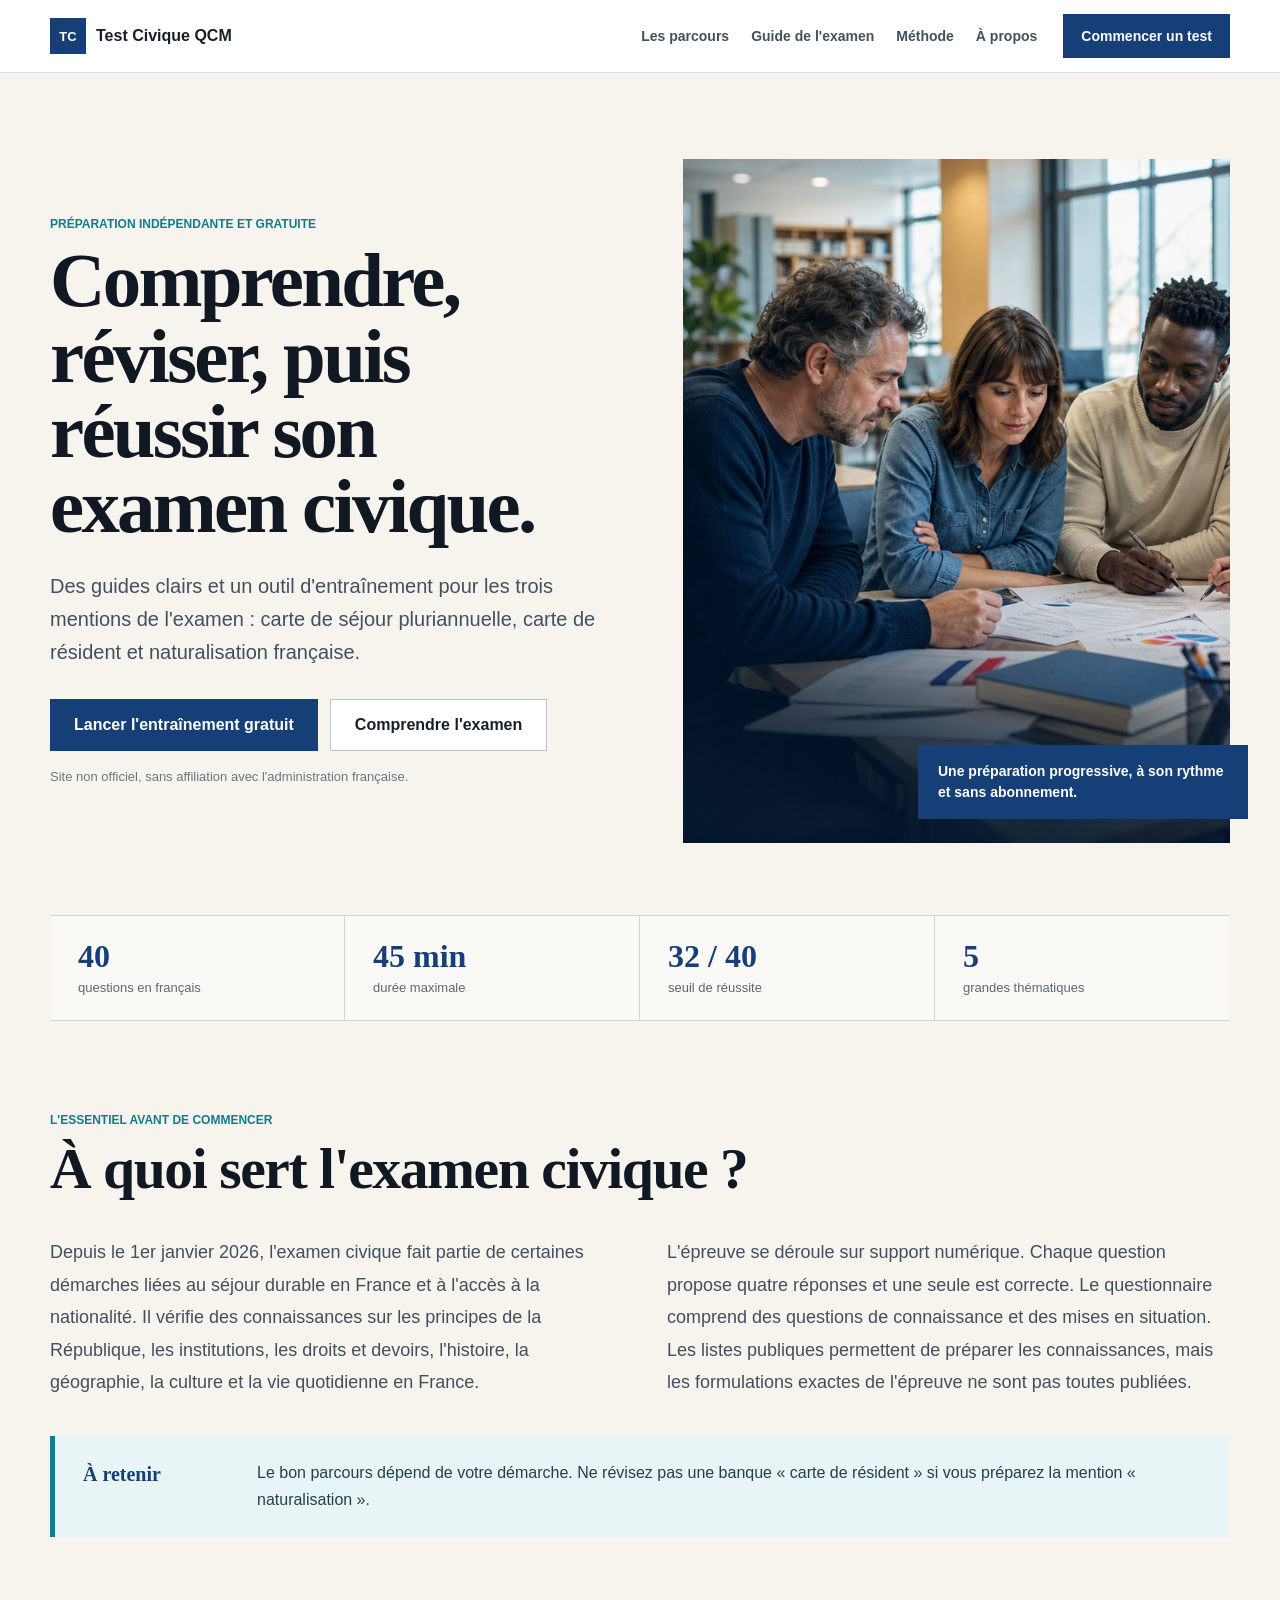
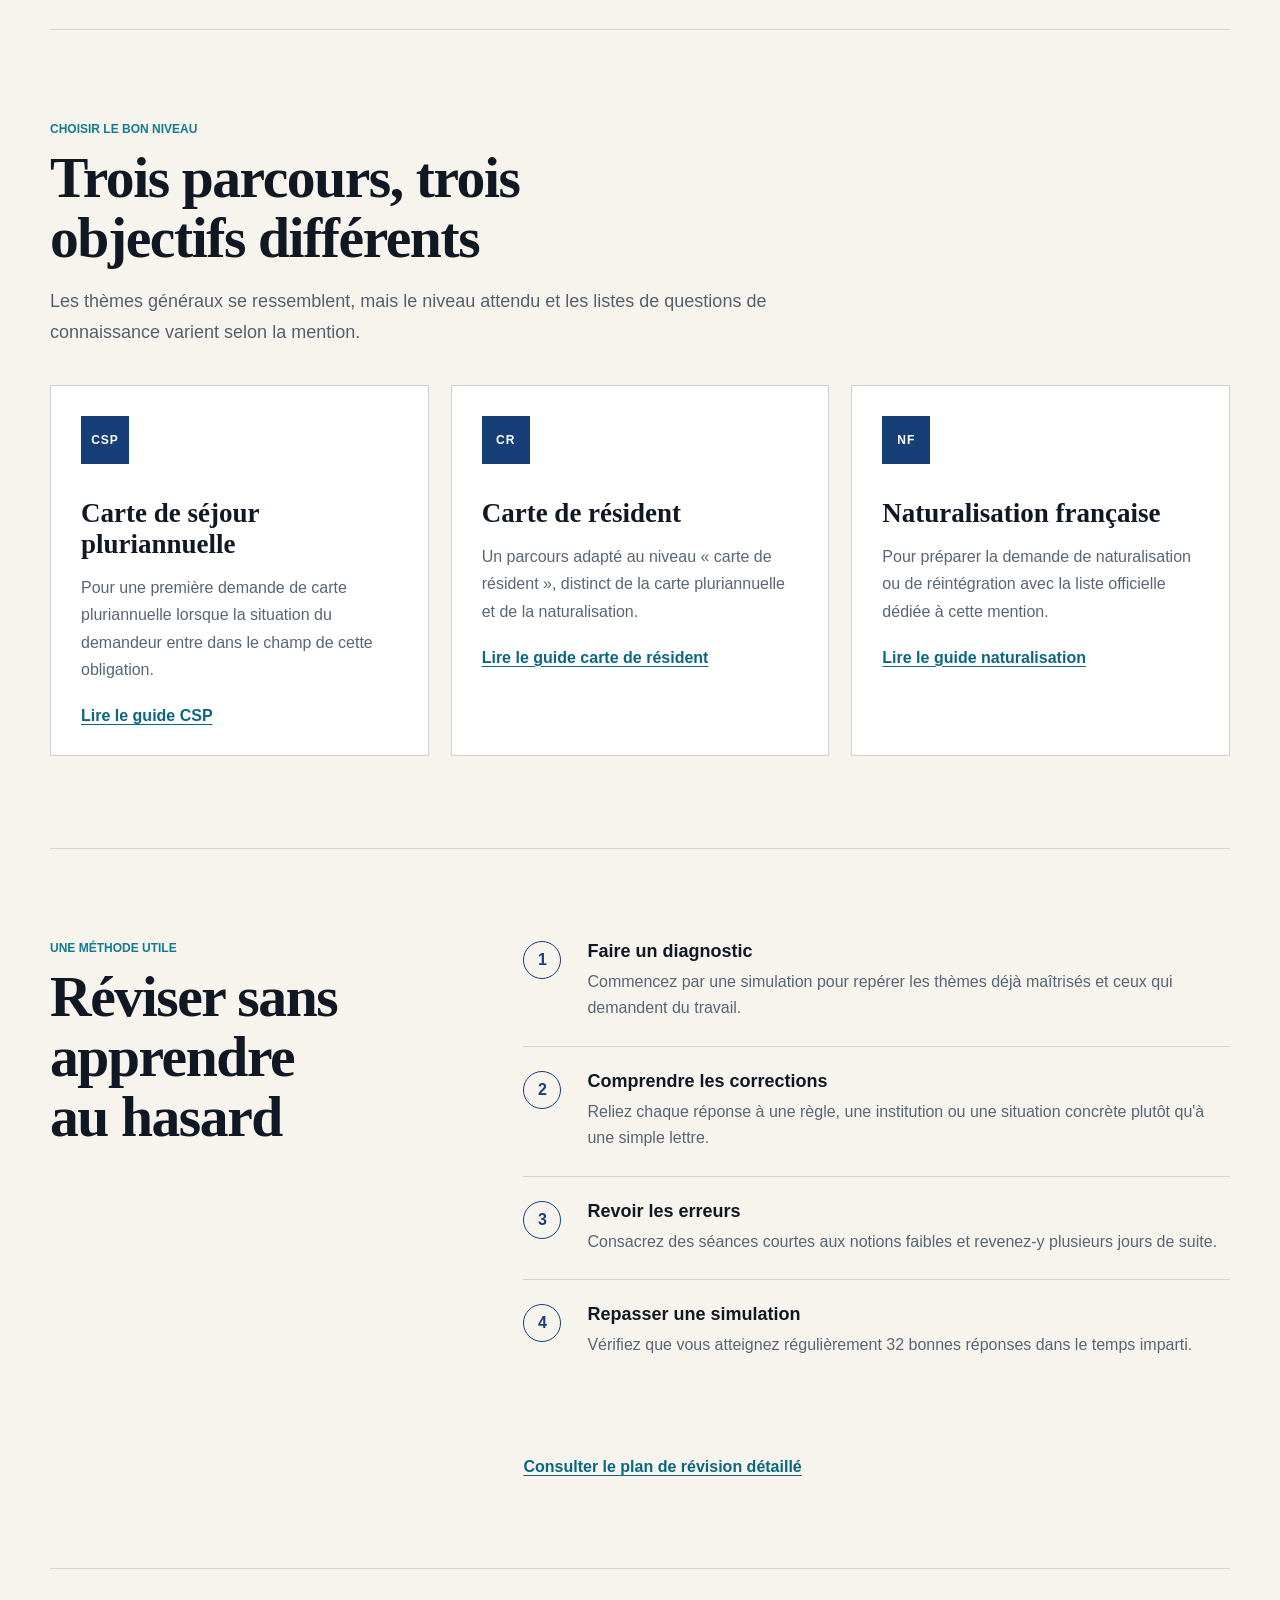
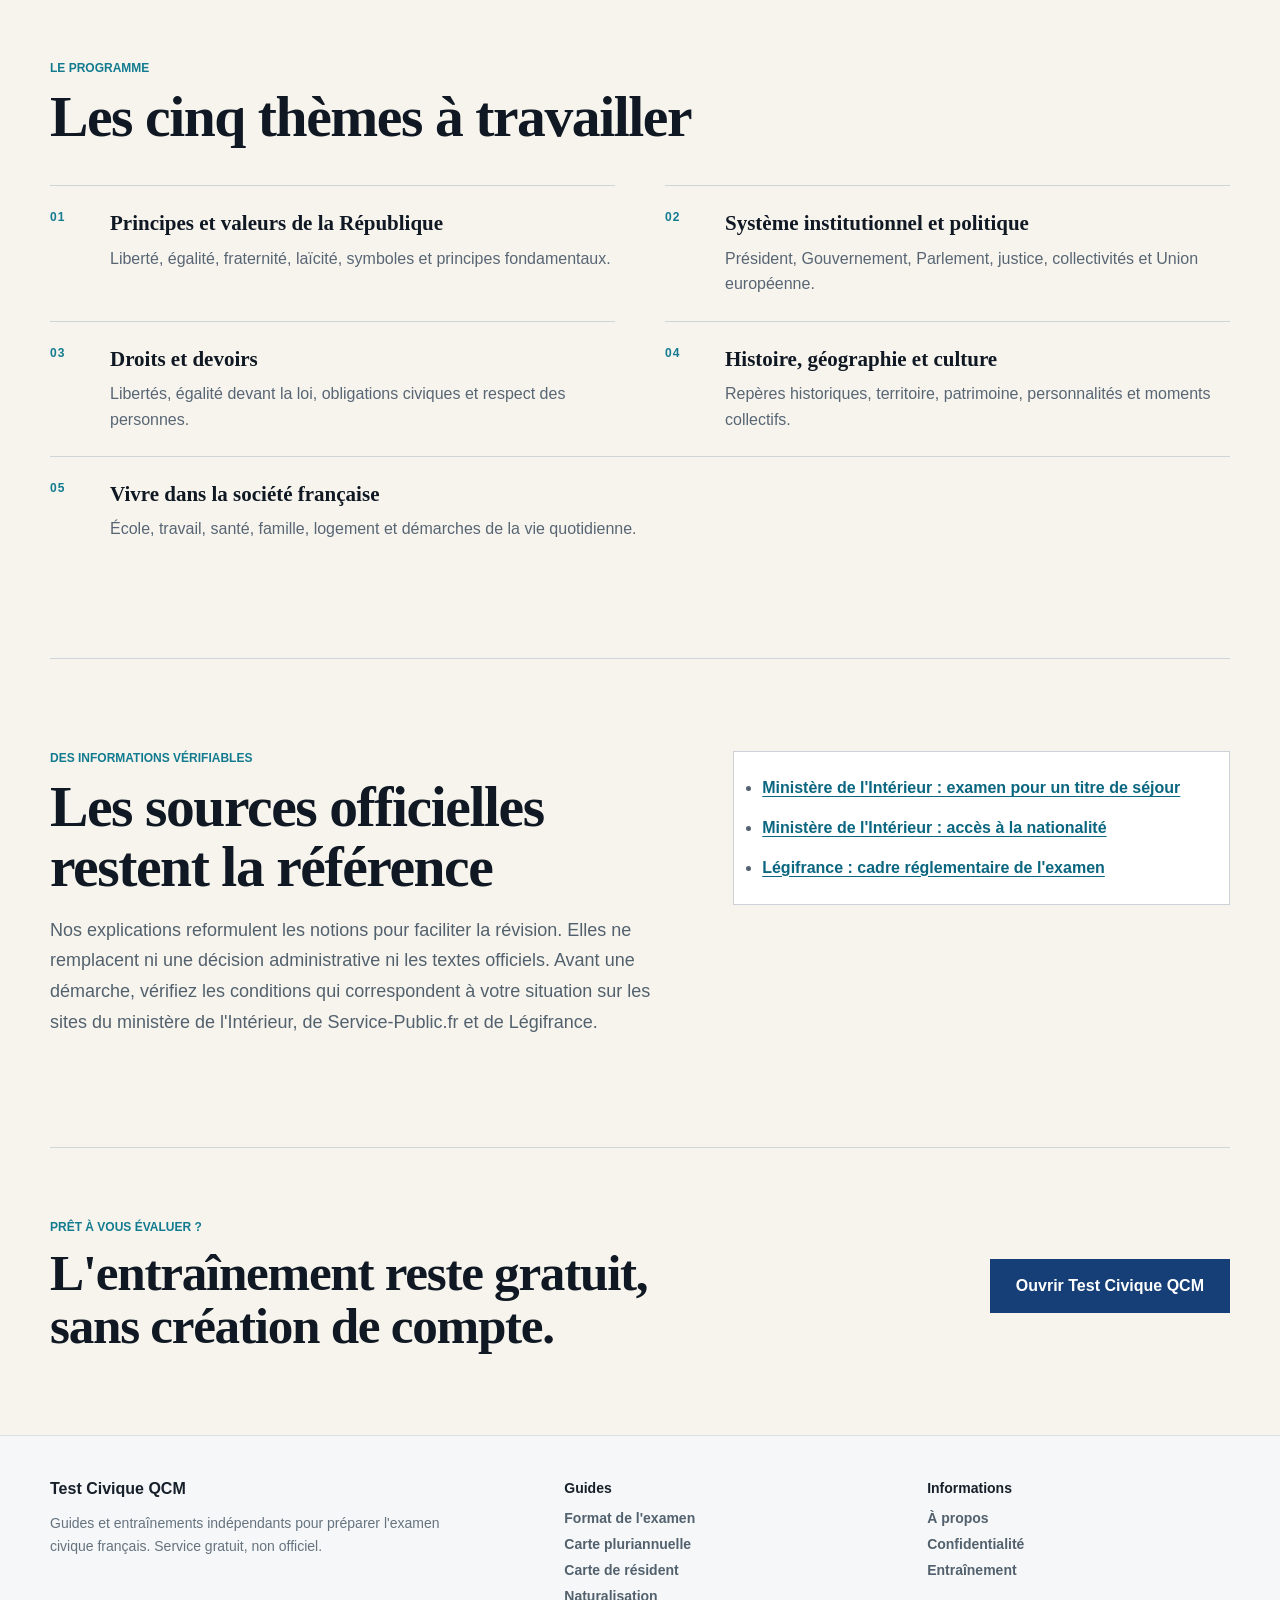
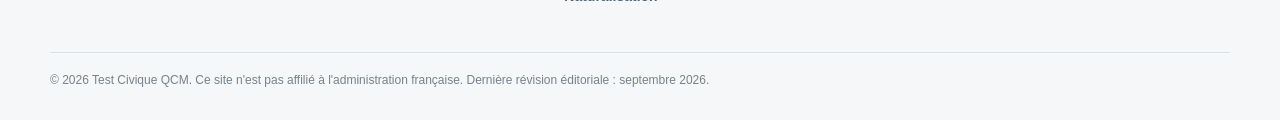
==== commit 09262dce: "Publish AdSense-compliant editorial site" ====
--- a/index.html
+++ b/index.html
@@ -2,17 +2,181 @@
 <html lang="fr">
   <head>
     <meta charset="UTF-8" />
-    <meta name="viewport" content="width=device-width, initial-scale=1.0, viewport-fit=cover" />
-    <meta name="theme-color" content="#10141b" />
-    <meta name="description" content="Exercices corrigés et simulations pour préparer le test civique français, avec explications et sources officielles." />
+    <meta name="viewport" content="width=device-width, initial-scale=1.0" />
+    <meta name="theme-color" content="#f7f4ee" />
+    <meta name="description" content="Guide gratuit et entraînements pour préparer l'examen civique 2026 : carte de séjour pluriannuelle, carte de résident et naturalisation française." />
     <meta name="google-adsense-account" content="ca-pub-2101066490685216" />
     <script async src="https://pagead2.googlesyndication.com/pagead/js/adsbygoogle.js?client=ca-pub-2101066490685216" crossorigin="anonymous"></script>
     <link rel="canonical" href="https://prep-testcivique.fr/" />
     <link rel="icon" type="image/png" sizes="192x192" href="/app-icon-192.png" />
-    <link rel="manifest" href="/manifest.webmanifest" />
-    <title>Entraînement au test civique français | Test Civique QCM</title>
-    <script type="module" crossorigin src="/assets/main-BJnAcC6j.js"></script>
-    <link rel="stylesheet" crossorigin href="/assets/main-DW9DOGa2.css">
+    <link rel="stylesheet" href="/site-pages.css" />
+    <title>Préparer l'examen civique 2026 gratuitement | Test Civique QCM</title>
+    <script type="application/ld+json">
+      {
+        "@context": "https://schema.org",
+        "@type": "WebSite",
+        "name": "Test Civique QCM",
+        "url": "https://prep-testcivique.fr/",
+        "description": "Guides et entraînements indépendants pour préparer l'examen civique français.",
+        "inLanguage": "fr-FR"
+      }
+    </script>
   </head>
-  <body><div id="app"></div><script src="/ads-config.js"></script></body>
+  <body class="home-page">
+    <a class="skip-link" href="#contenu">Aller au contenu</a>
+    <header class="public-header">
+      <nav class="public-nav" aria-label="Navigation principale">
+        <a class="public-logo" href="/" aria-current="page"><span>TC</span><strong>Test Civique QCM</strong></a>
+        <div class="public-links">
+          <a href="#parcours">Les parcours</a>
+          <a href="/guides/examen-civique-2026.html">Guide de l'examen</a>
+          <a href="/guides/plan-revision.html">Méthode</a>
+          <a href="/about.html">À propos</a>
+        </div>
+        <a class="public-action" href="/app.html">Commencer un test</a>
+      </nav>
+    </header>
+
+    <main id="contenu">
+      <section class="home-hero">
+        <div class="home-hero-copy">
+          <p class="eyebrow">Préparation indépendante et gratuite</p>
+          <h1>Comprendre, réviser, puis réussir son examen civique.</h1>
+          <p class="home-lead">
+            Des guides clairs et un outil d'entraînement pour les trois mentions de l'examen :
+            carte de séjour pluriannuelle, carte de résident et naturalisation française.
+          </p>
+          <div class="home-actions">
+            <a class="button-primary" href="/app.html">Lancer l'entraînement gratuit</a>
+            <a class="button-secondary" href="/guides/examen-civique-2026.html">Comprendre l'examen</a>
+          </div>
+          <p class="independence-note">Site non officiel, sans affiliation avec l'administration française.</p>
+        </div>
+        <figure class="home-hero-visual">
+          <img src="/hero-candidats-test-civique.png" alt="Groupe d'adultes préparant ensemble le test civique" />
+          <figcaption>Une préparation progressive, à son rythme et sans abonnement.</figcaption>
+        </figure>
+      </section>
+
+      <section class="fact-strip" aria-label="Format de l'examen civique">
+        <div><strong>40</strong><span>questions en français</span></div>
+        <div><strong>45 min</strong><span>durée maximale</span></div>
+        <div><strong>32 / 40</strong><span>seuil de réussite</span></div>
+        <div><strong>5</strong><span>grandes thématiques</span></div>
+      </section>
+
+      <section class="home-section home-explainer" aria-labelledby="examen-title">
+        <div class="section-heading">
+          <p class="eyebrow">L'essentiel avant de commencer</p>
+          <h2 id="examen-title">À quoi sert l'examen civique ?</h2>
+        </div>
+        <div class="prose-columns">
+          <p>
+            Depuis le 1er janvier 2026, l'examen civique fait partie de certaines démarches liées au
+            séjour durable en France et à l'accès à la nationalité. Il vérifie des connaissances sur
+            les principes de la République, les institutions, les droits et devoirs, l'histoire, la
+            géographie, la culture et la vie quotidienne en France.
+          </p>
+          <p>
+            L'épreuve se déroule sur support numérique. Chaque question propose quatre réponses et
+            une seule est correcte. Le questionnaire comprend des questions de connaissance et des
+            mises en situation. Les listes publiques permettent de préparer les connaissances, mais
+            les formulations exactes de l'épreuve ne sont pas toutes publiées.
+          </p>
+        </div>
+        <div class="editorial-note">
+          <strong>À retenir</strong>
+          <p>Le bon parcours dépend de votre démarche. Ne révisez pas une banque « carte de résident » si vous préparez la mention « naturalisation ».</p>
+        </div>
+      </section>
+
+      <section id="parcours" class="home-section" aria-labelledby="parcours-title">
+        <div class="section-heading">
+          <p class="eyebrow">Choisir le bon niveau</p>
+          <h2 id="parcours-title">Trois parcours, trois objectifs différents</h2>
+          <p>Les thèmes généraux se ressemblent, mais le niveau attendu et les listes de questions de connaissance varient selon la mention.</p>
+        </div>
+        <div class="journey-grid">
+          <article>
+            <span class="journey-code">CSP</span>
+            <h3>Carte de séjour pluriannuelle</h3>
+            <p>Pour une première demande de carte pluriannuelle lorsque la situation du demandeur entre dans le champ de cette obligation.</p>
+            <a href="/guides/carte-sejour-pluriannuelle.html">Lire le guide CSP</a>
+          </article>
+          <article>
+            <span class="journey-code">CR</span>
+            <h3>Carte de résident</h3>
+            <p>Un parcours adapté au niveau « carte de résident », distinct de la carte pluriannuelle et de la naturalisation.</p>
+            <a href="/guides/carte-resident.html">Lire le guide carte de résident</a>
+          </article>
+          <article>
+            <span class="journey-code">NF</span>
+            <h3>Naturalisation française</h3>
+            <p>Pour préparer la demande de naturalisation ou de réintégration avec la liste officielle dédiée à cette mention.</p>
+            <a href="/guides/naturalisation.html">Lire le guide naturalisation</a>
+          </article>
+        </div>
+      </section>
+
+      <section class="home-section method-section" aria-labelledby="method-title">
+        <div class="section-heading">
+          <p class="eyebrow">Une méthode utile</p>
+          <h2 id="method-title">Réviser sans apprendre au hasard</h2>
+        </div>
+        <ol class="method-steps">
+          <li><span>1</span><div><strong>Faire un diagnostic</strong><p>Commencez par une simulation pour repérer les thèmes déjà maîtrisés et ceux qui demandent du travail.</p></div></li>
+          <li><span>2</span><div><strong>Comprendre les corrections</strong><p>Reliez chaque réponse à une règle, une institution ou une situation concrète plutôt qu'à une simple lettre.</p></div></li>
+          <li><span>3</span><div><strong>Revoir les erreurs</strong><p>Consacrez des séances courtes aux notions faibles et revenez-y plusieurs jours de suite.</p></div></li>
+          <li><span>4</span><div><strong>Repasser une simulation</strong><p>Vérifiez que vous atteignez régulièrement 32 bonnes réponses dans le temps imparti.</p></div></li>
+        </ol>
+        <a class="text-link" href="/guides/plan-revision.html">Consulter le plan de révision détaillé</a>
+      </section>
+
+      <section class="home-section themes-section" aria-labelledby="themes-title">
+        <div class="section-heading">
+          <p class="eyebrow">Le programme</p>
+          <h2 id="themes-title">Les cinq thèmes à travailler</h2>
+        </div>
+        <div class="themes-list">
+          <article><span>01</span><div><h3>Principes et valeurs de la République</h3><p>Liberté, égalité, fraternité, laïcité, symboles et principes fondamentaux.</p></div></article>
+          <article><span>02</span><div><h3>Système institutionnel et politique</h3><p>Président, Gouvernement, Parlement, justice, collectivités et Union européenne.</p></div></article>
+          <article><span>03</span><div><h3>Droits et devoirs</h3><p>Libertés, égalité devant la loi, obligations civiques et respect des personnes.</p></div></article>
+          <article><span>04</span><div><h3>Histoire, géographie et culture</h3><p>Repères historiques, territoire, patrimoine, personnalités et moments collectifs.</p></div></article>
+          <article><span>05</span><div><h3>Vivre dans la société française</h3><p>École, travail, santé, famille, logement et démarches de la vie quotidienne.</p></div></article>
+        </div>
+      </section>
+
+      <section class="home-section source-section" aria-labelledby="sources-title">
+        <div>
+          <p class="eyebrow">Des informations vérifiables</p>
+          <h2 id="sources-title">Les sources officielles restent la référence</h2>
+          <p>
+            Nos explications reformulent les notions pour faciliter la révision. Elles ne remplacent
+            ni une décision administrative ni les textes officiels. Avant une démarche, vérifiez les
+            conditions qui correspondent à votre situation sur les sites du ministère de l'Intérieur,
+            de Service-Public.fr et de Légifrance.
+          </p>
+        </div>
+        <ul>
+          <li><a href="https://www.immigration.interieur.gouv.fr/limmigration-en-france/sejour-des-etrangers/lexamen-civique-pour-demander-titre-de-sejour" rel="noreferrer">Ministère de l'Intérieur : examen pour un titre de séjour</a></li>
+          <li><a href="https://www.immigration.interieur.gouv.fr/devenir-francais/procedures-dacces-a-nationalite-francaise" rel="noreferrer">Ministère de l'Intérieur : accès à la nationalité</a></li>
+          <li><a href="https://www.legifrance.gouv.fr/loda/id/LEGISCTA000052382278" rel="noreferrer">Légifrance : cadre réglementaire de l'examen</a></li>
+        </ul>
+      </section>
+
+      <section class="home-cta" aria-labelledby="cta-title">
+        <div><p class="eyebrow">Prêt à vous évaluer ?</p><h2 id="cta-title">L'entraînement reste gratuit, sans création de compte.</h2></div>
+        <a class="button-primary" href="/app.html">Ouvrir Test Civique QCM</a>
+      </section>
+    </main>
+
+    <footer class="public-footer">
+      <div class="footer-inner">
+        <div><strong>Test Civique QCM</strong><p>Guides et entraînements indépendants pour préparer l'examen civique français. Service gratuit, non officiel.</p></div>
+        <nav aria-label="Guides"><strong>Guides</strong><a href="/guides/examen-civique-2026.html">Format de l'examen</a><a href="/guides/carte-sejour-pluriannuelle.html">Carte pluriannuelle</a><a href="/guides/carte-resident.html">Carte de résident</a><a href="/guides/naturalisation.html">Naturalisation</a></nav>
+        <nav aria-label="Informations"><strong>Informations</strong><a href="/about.html">À propos</a><a href="/privacy-policy.html">Confidentialité</a><a href="/app.html">Entraînement</a></nav>
+      </div>
+      <p class="footer-legal">© 2026 Test Civique QCM. Ce site n'est pas affilié à l'administration française. Dernière révision éditoriale : septembre 2026.</p>
+    </footer>
+  </body>
 </html>
--- a/site-pages.css
+++ b/site-pages.css
@@ -0,0 +1,185 @@
+:root {
+  color: #17202a;
+  background: #ffffff;
+  font-family: Manrope, Arial, sans-serif;
+  font-synthesis: none;
+}
+
+* { box-sizing: border-box; }
+html { scroll-behavior: smooth; }
+body { margin: 0; color: #17202a; background: #ffffff; }
+img { max-width: 100%; }
+a { color: #0b6680; text-underline-offset: 3px; }
+a:focus-visible, button:focus-visible, summary:focus-visible { outline: 3px solid #f0a33a; outline-offset: 3px; }
+
+.skip-link { position: fixed; top: 8px; left: 8px; z-index: 100; padding: 10px 14px; color: #fff; background: #101923; transform: translateY(-160%); }
+.skip-link:focus { transform: translateY(0); }
+
+.public-header { position: sticky; top: 0; z-index: 20; border-bottom: 1px solid #d9e0e5; background: rgba(255,255,255,.98); }
+.public-nav { display: flex; width: min(1180px, calc(100% - 48px)); min-height: 72px; align-items: center; gap: 26px; margin: 0 auto; }
+.public-logo { display: flex; flex: 0 0 auto; align-items: center; gap: 10px; margin-right: auto; color: #17202a; font-weight: 900; text-decoration: none; }
+.public-logo span { display: grid; width: 36px; height: 36px; place-items: center; color: #fff; background: #153f76; font-size: 13px; }
+.public-links { display: flex; align-items: center; gap: 22px; }
+.public-links a, .public-action { color: #42515e; font-size: 14px; font-weight: 750; text-decoration: none; white-space: nowrap; }
+.public-links a[aria-current='page'] { color: #153f76; text-decoration: underline; text-decoration-color: #f0a33a; text-decoration-thickness: 3px; text-underline-offset: 7px; }
+.public-action, .button-primary { display: inline-flex; min-height: 44px; align-items: center; justify-content: center; padding: 0 18px; color: #fff; background: #153f76; font-weight: 800; text-decoration: none; }
+.public-action:hover, .button-primary:hover { background: #0e315e; }
+.button-secondary { display: inline-flex; min-height: 46px; align-items: center; justify-content: center; padding: 0 20px; border: 1px solid #b8c3cb; color: #17202a; background: #fff; font-weight: 800; text-decoration: none; }
+.button-secondary:hover { border-color: #153f76; color: #153f76; }
+.public-android-action { display: inline-flex; min-height: 44px; align-items: center; justify-content: center; padding: 0 15px; color: #fff; background: #16843f; font-size: 13px; font-weight: 850; text-decoration: none; white-space: nowrap; }
+.public-android-action:hover { background: #116d34; }
+
+.article-main { width: min(1120px, calc(100% - 48px)); margin: 0 auto; padding: 58px 0 80px; }
+.article-heading { max-width: 820px; margin-bottom: 38px; }
+.article-heading h1 { max-width: 800px; margin: 0 0 22px; color: #101923; font: 700 58px/1.04 Georgia, serif; letter-spacing: 0; }
+.article-heading .intro { margin: 0 0 20px; color: #40505f; font-size: 20px; line-height: 1.65; }
+.eyebrow, .kicker { margin: 0 0 12px; color: #137b8f; font-size: 12px; font-weight: 900; letter-spacing: 0; text-transform: uppercase; }
+.article-meta { display: flex; flex-wrap: wrap; gap: 8px 24px; margin: 0; color: #687784; font-size: 14px; line-height: 1.6; }
+.article-layout { display: grid; grid-template-columns: minmax(0, 760px) minmax(230px, 1fr); gap: 72px; align-items: start; }
+.article-content { min-width: 0; }
+.article-content h2, .article-content h3 { color: #101923; font-family: Georgia, serif; letter-spacing: 0; }
+.article-content h2 { margin: 52px 0 18px; padding-top: 18px; border-top: 3px solid #137b8f; font-size: 30px; line-height: 1.2; }
+.article-content h2:first-child { margin-top: 0; }
+.article-content h3 { margin: 30px 0 12px; font-size: 22px; line-height: 1.3; }
+.article-content p, .article-content li { color: #40505f; font-size: 17px; line-height: 1.75; }
+.article-content li + li { margin-top: 8px; }
+.article-content a { font-weight: 750; }
+.notice { margin: 28px 0; padding: 18px 20px; border-left: 4px solid #137b8f; color: #24404a; background: #e8f4f6; line-height: 1.65; }
+.key-points { display: grid; grid-template-columns: repeat(3, 1fr); margin: 30px 0; border-top: 1px solid #d9e0e5; border-bottom: 1px solid #d9e0e5; }
+.key-points div { min-height: 118px; padding: 22px; border-right: 1px solid #d9e0e5; }
+.key-points div:last-child { border-right: 0; }
+.key-points strong { display: block; margin-bottom: 7px; color: #153f76; font: 700 29px/1 Georgia, serif; }
+.key-points span { color: #586674; font-size: 14px; line-height: 1.45; }
+.article-aside { position: sticky; top: 104px; padding-left: 24px; border-left: 1px solid #d9e0e5; }
+.article-aside strong { display: block; margin-bottom: 10px; color: #101923; }
+.article-aside a { display: block; padding: 10px 0; border-bottom: 1px solid #e4e9ed; color: #4a5966; font-size: 14px; font-weight: 700; line-height: 1.45; text-decoration: none; }
+.article-aside p { margin-top: 26px; color: #687784; font-size: 13px; line-height: 1.6; }
+.source-list { margin: 22px 0 0; padding: 20px 24px; border: 1px solid #d9e0e5; background: #f7f9fa; }
+.source-list li { font-size: 15px; }
+.article-ad { min-height: 132px; margin: 44px 0; padding: 22px 0; border-top: 1px solid #d9e0e5; border-bottom: 1px solid #d9e0e5; text-align: center; }
+.article-ad > span { display: block; margin-bottom: 10px; color: #77828c; font-size: 11px; text-transform: uppercase; }
+.article-ad .adsbygoogle { min-height: 90px; }
+
+.related-band { margin-top: 72px; padding: 46px 0; border-top: 1px solid #d9e0e5; border-bottom: 1px solid #d9e0e5; }
+.related-band h2 { margin: 0 0 24px; color: #101923; font: 700 30px/1.2 Georgia, serif; }
+.related-grid { display: grid; grid-template-columns: repeat(3, 1fr); gap: 20px; }
+.related-grid a { display: block; min-height: 132px; padding: 22px; border: 1px solid #d9e0e5; border-radius: 6px; color: #17202a; font-weight: 800; line-height: 1.45; text-decoration: none; }
+.related-grid span { display: block; margin-top: 10px; color: #64727e; font-size: 14px; font-weight: 500; }
+
+.public-footer { border-top: 1px solid #d9e0e5; background: #f5f7f8; }
+.footer-inner { display: grid; width: min(1180px, calc(100% - 48px)); grid-template-columns: 1.5fr 1fr 1fr; gap: 60px; margin: 0 auto; padding: 44px 0 48px; }
+.footer-inner strong { color: #17202a; }
+.footer-inner p { max-width: 420px; color: #66737f; font-size: 14px; line-height: 1.65; }
+.footer-inner nav { display: grid; align-content: start; gap: 10px; }
+.footer-inner nav strong { margin-bottom: 4px; font-size: 14px; }
+.footer-inner nav a { color: #52616d; font-size: 14px; font-weight: 650; text-decoration: none; }
+.footer-legal { width: min(1180px, calc(100% - 48px)); margin: 0 auto; padding: 18px 0 30px; border-top: 1px solid #d9e0e5; color: #77828c; font-size: 12px; line-height: 1.6; }
+
+/* Public editorial homepage. The training application lives separately at /app.html. */
+.home-page { background: #f7f4ee; }
+.home-page main { overflow: hidden; }
+.home-hero { display: grid; width: min(1180px, calc(100% - 48px)); grid-template-columns: minmax(0, 1.02fr) minmax(380px, .98fr); gap: 64px; align-items: center; margin: 0 auto; padding: 86px 0 72px; }
+.home-hero-copy h1 { max-width: 780px; margin: 0; color: #101923; font: 700 clamp(48px, 6vw, 82px)/.98 Georgia, serif; letter-spacing: -.035em; text-wrap: balance; }
+.home-lead { max-width: 690px; margin: 26px 0 0; color: #40505f; font-size: 20px; line-height: 1.65; }
+.home-actions { display: flex; flex-wrap: wrap; gap: 12px; margin-top: 30px; }
+.home-actions .button-primary, .home-actions .button-secondary { min-height: 52px; padding-inline: 24px; }
+.independence-note { margin: 18px 0 0; color: #687784; font-size: 13px; }
+.home-hero-visual { position: relative; margin: 0; }
+.home-hero-visual::before { content: ''; position: absolute; z-index: -1; top: -32px; right: -34px; width: 72%; height: 58%; background: #f0a33a; }
+.home-hero-visual img { display: block; width: 100%; aspect-ratio: 4 / 5; object-fit: cover; object-position: center; filter: saturate(.82) contrast(1.02); }
+.home-hero-visual figcaption { position: absolute; right: -18px; bottom: 24px; width: min(330px, 84%); padding: 16px 20px; color: #fff; background: #153f76; font-size: 14px; font-weight: 750; line-height: 1.5; }
+.fact-strip { display: grid; width: min(1180px, calc(100% - 48px)); grid-template-columns: repeat(4, 1fr); margin: 0 auto; border-top: 1px solid #cfd6da; border-bottom: 1px solid #cfd6da; background: rgba(255,255,255,.42); }
+.fact-strip div { padding: 24px 28px; border-right: 1px solid #cfd6da; }
+.fact-strip div:last-child { border-right: 0; }
+.fact-strip strong { display: block; margin-bottom: 6px; color: #153f76; font: 700 32px/1 Georgia, serif; }
+.fact-strip span { color: #5a6873; font-size: 13px; }
+.home-section { width: min(1180px, calc(100% - 48px)); margin: 0 auto; padding: 92px 0; border-bottom: 1px solid #cfd6da; }
+.section-heading { max-width: 780px; margin-bottom: 38px; }
+.section-heading h2, .home-cta h2, .source-section h2 { margin: 0 0 16px; color: #101923; font: 700 clamp(36px, 4.5vw, 58px)/1.04 Georgia, serif; letter-spacing: -.025em; text-wrap: balance; }
+.section-heading > p:last-child, .source-section > div > p:last-child { color: #52616d; font-size: 18px; line-height: 1.7; }
+.prose-columns { display: grid; grid-template-columns: repeat(2, 1fr); gap: 54px; }
+.prose-columns p { margin: 0; color: #40505f; font-size: 18px; line-height: 1.8; }
+.editorial-note { display: grid; grid-template-columns: 150px 1fr; gap: 24px; margin-top: 38px; padding: 24px 28px; border-left: 5px solid #137b8f; background: #e8f4f6; }
+.editorial-note strong { color: #153f76; font: 700 20px/1.4 Georgia, serif; }
+.editorial-note p { margin: 0; color: #24404a; line-height: 1.65; }
+.journey-grid { display: grid; grid-template-columns: repeat(3, 1fr); gap: 22px; }
+.journey-grid article { display: grid; min-height: 330px; align-content: start; padding: 30px; border: 1px solid #cad2d8; background: #fff; }
+.journey-code { display: grid; width: 48px; height: 48px; place-items: center; margin-bottom: 34px; color: #fff; background: #153f76; font-size: 12px; font-weight: 900; letter-spacing: .08em; }
+.journey-grid h3 { margin: 0 0 14px; color: #101923; font: 700 27px/1.15 Georgia, serif; }
+.journey-grid p { margin: 0 0 24px; color: #586674; line-height: 1.7; }
+.journey-grid a { margin-top: auto; color: #0b6680; font-weight: 850; }
+.method-section { display: grid; grid-template-columns: minmax(280px, .72fr) minmax(0, 1.28fr); gap: 76px; }
+.method-section .section-heading { margin: 0; }
+.method-steps { display: grid; gap: 0; margin: 0; padding: 0; list-style: none; }
+.method-steps li { display: grid; grid-template-columns: 46px 1fr; gap: 18px; padding: 0 0 24px; }
+.method-steps li + li { padding-top: 24px; border-top: 1px solid #cfd6da; }
+.method-steps span { display: grid; width: 38px; height: 38px; place-items: center; border: 1px solid #153f76; border-radius: 50%; color: #153f76; font-weight: 900; }
+.method-steps strong { color: #101923; font-size: 18px; }
+.method-steps p { margin: 7px 0 0; color: #586674; line-height: 1.65; }
+.text-link { grid-column: 2; width: fit-content; color: #0b6680; font-weight: 850; }
+.themes-list { display: grid; grid-template-columns: repeat(2, 1fr); gap: 0 50px; }
+.themes-list article { display: grid; grid-template-columns: 42px 1fr; gap: 18px; padding: 24px 0; border-top: 1px solid #cfd6da; }
+.themes-list article:last-child { grid-column: 1 / -1; }
+.themes-list > article > span { color: #137b8f; font-size: 12px; font-weight: 900; letter-spacing: .08em; }
+.themes-list h3 { margin: 0 0 8px; color: #101923; font: 700 21px/1.3 Georgia, serif; }
+.themes-list p { margin: 0; color: #586674; line-height: 1.6; }
+.source-section { display: grid; grid-template-columns: minmax(0, 1.1fr) minmax(300px, .9fr); gap: 76px; align-items: start; }
+.source-section ul { margin: 0; padding: 24px 28px; border: 1px solid #cad2d8; background: #fff; }
+.source-section li { color: #52616d; line-height: 1.55; }
+.source-section li + li { margin-top: 15px; }
+.source-section a { font-weight: 750; }
+.home-cta { display: flex; width: min(1180px, calc(100% - 48px)); align-items: center; justify-content: space-between; gap: 54px; margin: 0 auto; padding: 72px 0 82px; }
+.home-cta h2 { max-width: 760px; margin-bottom: 0; font-size: clamp(34px, 4vw, 52px); }
+.home-cta .button-primary { flex: 0 0 auto; min-height: 54px; padding-inline: 26px; }
+
+@media (max-width: 900px) {
+  .public-nav { flex-wrap: wrap; gap: 0 16px; padding: 12px 0 10px; }
+  .public-logo { min-height: 44px; }
+  .public-links { order: 3; width: 100%; gap: 20px; overflow-x: auto; padding: 9px 0 3px; border-top: 1px solid #e6eaed; scrollbar-width: thin; }
+  .article-layout { grid-template-columns: 1fr; gap: 34px; }
+  .article-aside { position: static; order: -1; padding: 18px 0; border-top: 1px solid #d9e0e5; border-bottom: 1px solid #d9e0e5; border-left: 0; }
+  .article-aside p { margin-bottom: 0; }
+  .public-android-action { display: none; }
+  .home-hero { grid-template-columns: 1fr; }
+  .home-hero-visual { max-width: 700px; }
+  .home-hero-visual img { aspect-ratio: 16 / 10; }
+  .journey-grid { grid-template-columns: 1fr; }
+  .journey-grid article { min-height: 0; }
+  .method-section, .source-section { grid-template-columns: 1fr; gap: 34px; }
+  .text-link { grid-column: auto; }
+}
+
+@media (max-width: 700px) {
+  .public-nav, .footer-inner, .footer-legal, .article-main { width: calc(100% - 36px); }
+  .public-nav { display: grid; grid-template-columns: minmax(0, 1fr) auto; }
+  .public-logo { margin-right: 0; }
+  .public-logo strong { font-size: 13px; }
+  .public-action { min-height: 38px; padding: 0 9px; font-size: 11px; }
+  .public-links { grid-column: 1 / -1; }
+  .article-main { padding-top: 38px; }
+  .article-heading h1 { font-size: 40px; }
+  .article-heading .intro { font-size: 18px; }
+  .article-content h2 { font-size: 26px; }
+  .article-content p, .article-content li { font-size: 16px; }
+  .key-points, .related-grid, .footer-inner { grid-template-columns: 1fr; }
+  .key-points div { min-height: 0; border-right: 0; border-bottom: 1px solid #d9e0e5; }
+  .key-points div:last-child { border-bottom: 0; }
+  .footer-inner { gap: 28px; }
+  .home-hero, .home-section, .home-cta, .fact-strip { width: calc(100% - 36px); }
+  .home-hero { gap: 36px; padding: 54px 0 48px; }
+  .home-hero-copy h1 { font-size: clamp(42px, 13vw, 58px); }
+  .home-lead { font-size: 18px; }
+  .home-hero-visual::before { top: -16px; right: -16px; }
+  .home-hero-visual figcaption { right: -10px; bottom: 14px; }
+  .fact-strip { grid-template-columns: repeat(2, 1fr); }
+  .fact-strip div:nth-child(2) { border-right: 0; }
+  .fact-strip div:nth-child(-n+2) { border-bottom: 1px solid #cfd6da; }
+  .fact-strip strong { font-size: 27px; }
+  .home-section { padding: 64px 0; }
+  .prose-columns, .themes-list { grid-template-columns: 1fr; gap: 0; }
+  .editorial-note { grid-template-columns: 1fr; gap: 8px; }
+  .themes-list article:last-child { grid-column: auto; }
+  .home-cta { display: grid; padding: 58px 0 66px; }
+}
+
+@media (prefers-reduced-motion: reduce) { html { scroll-behavior: auto; } }
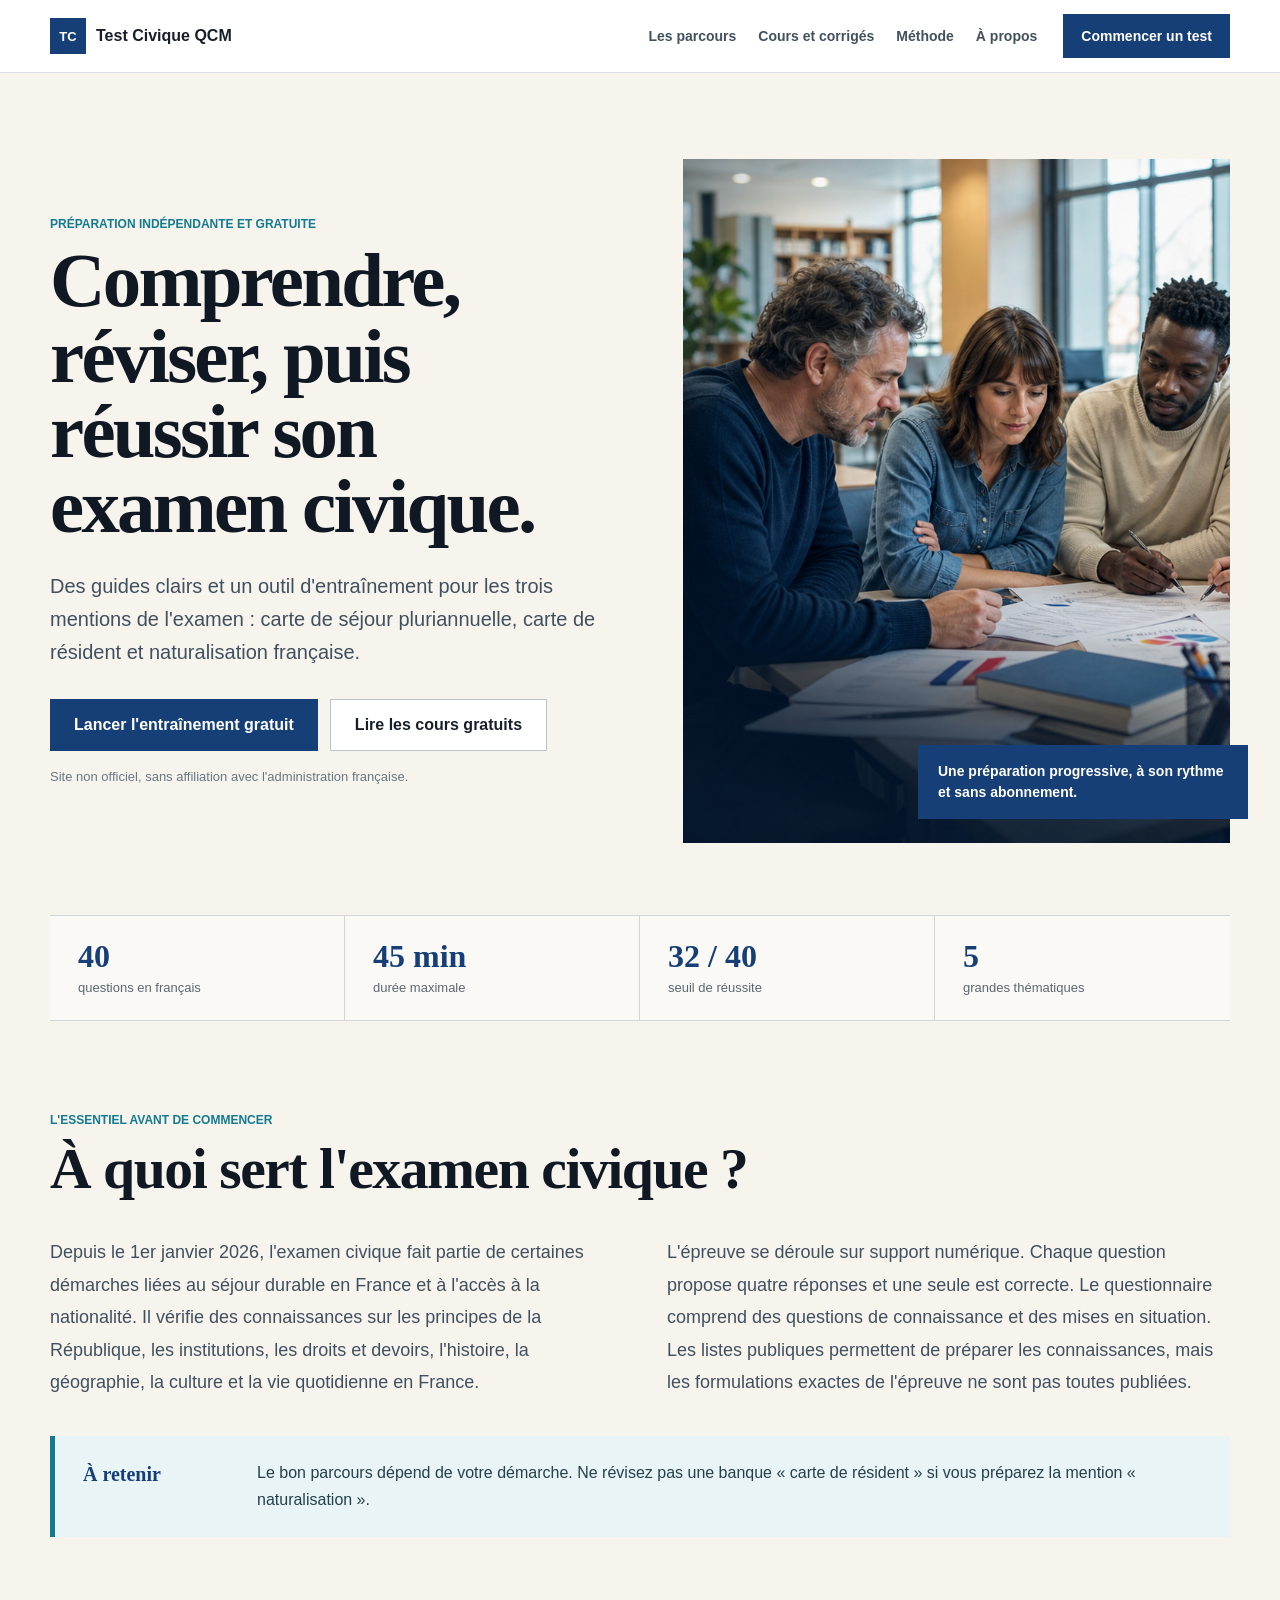
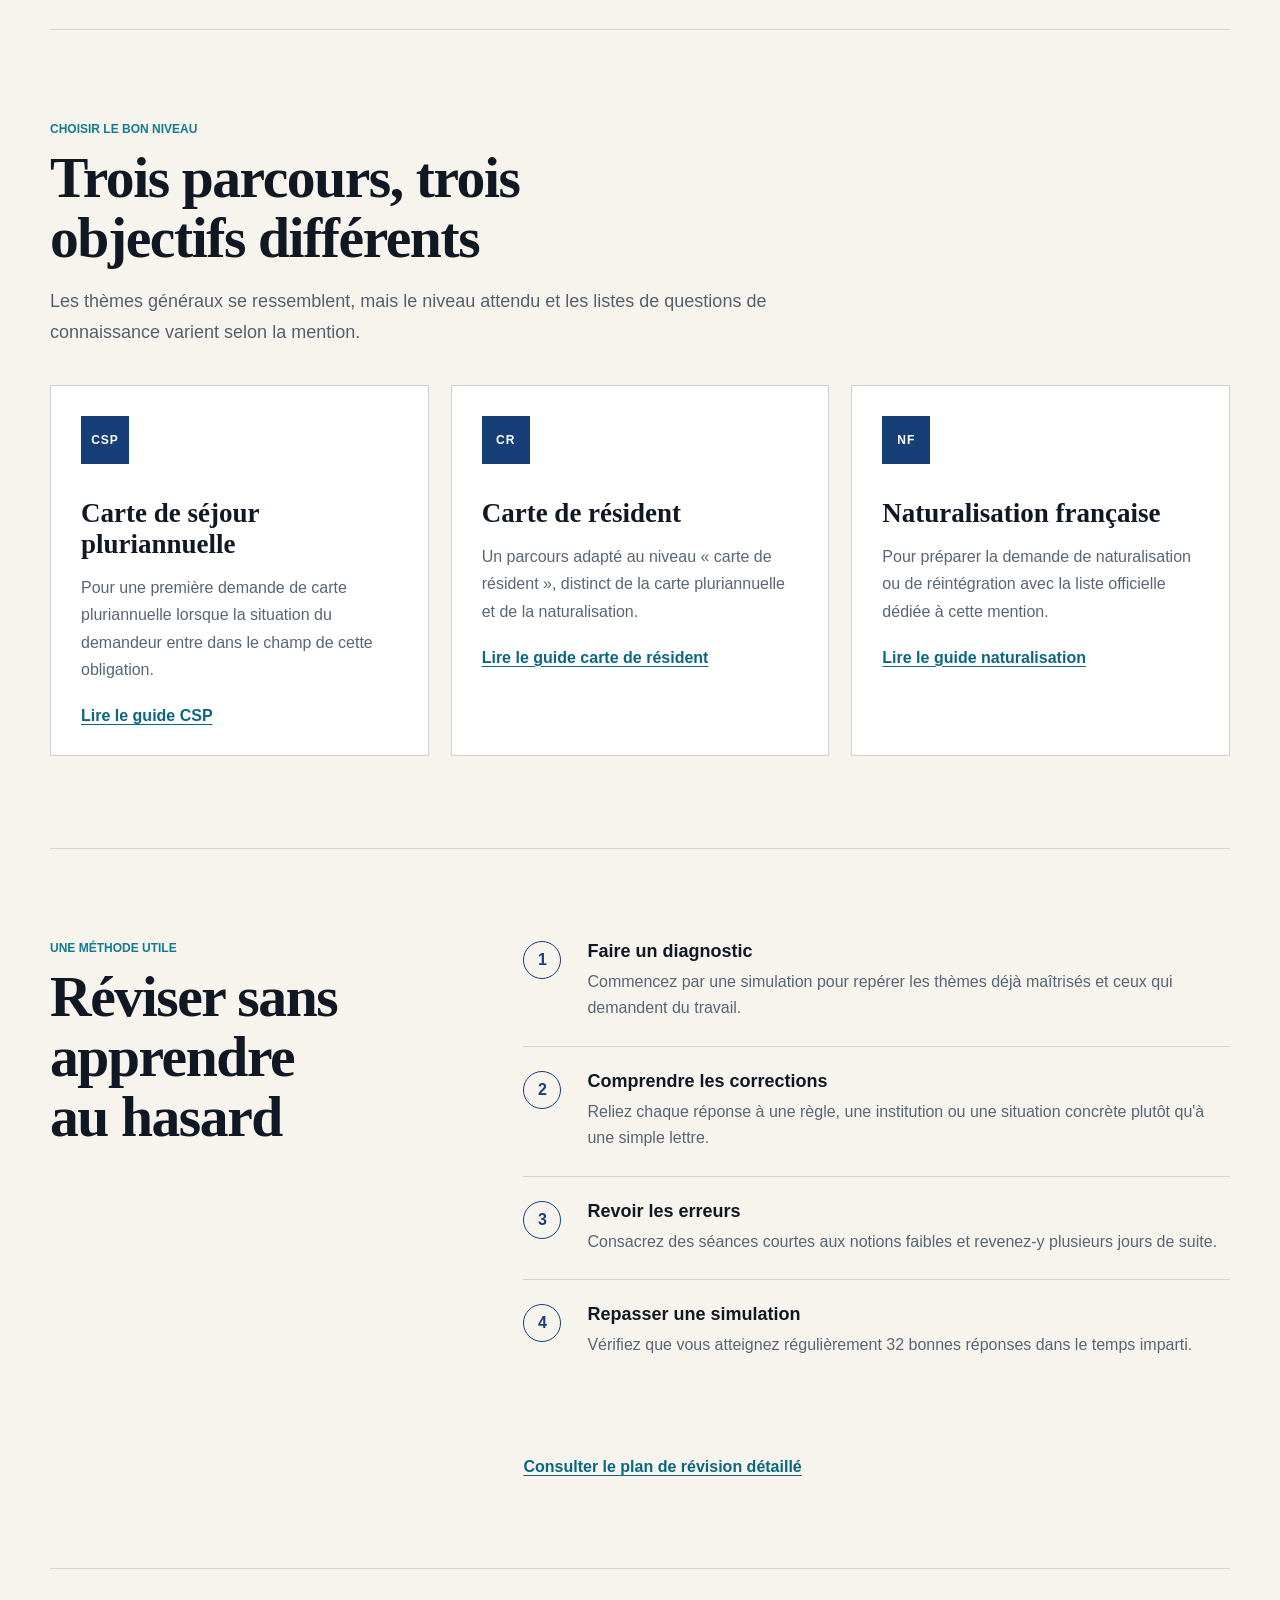
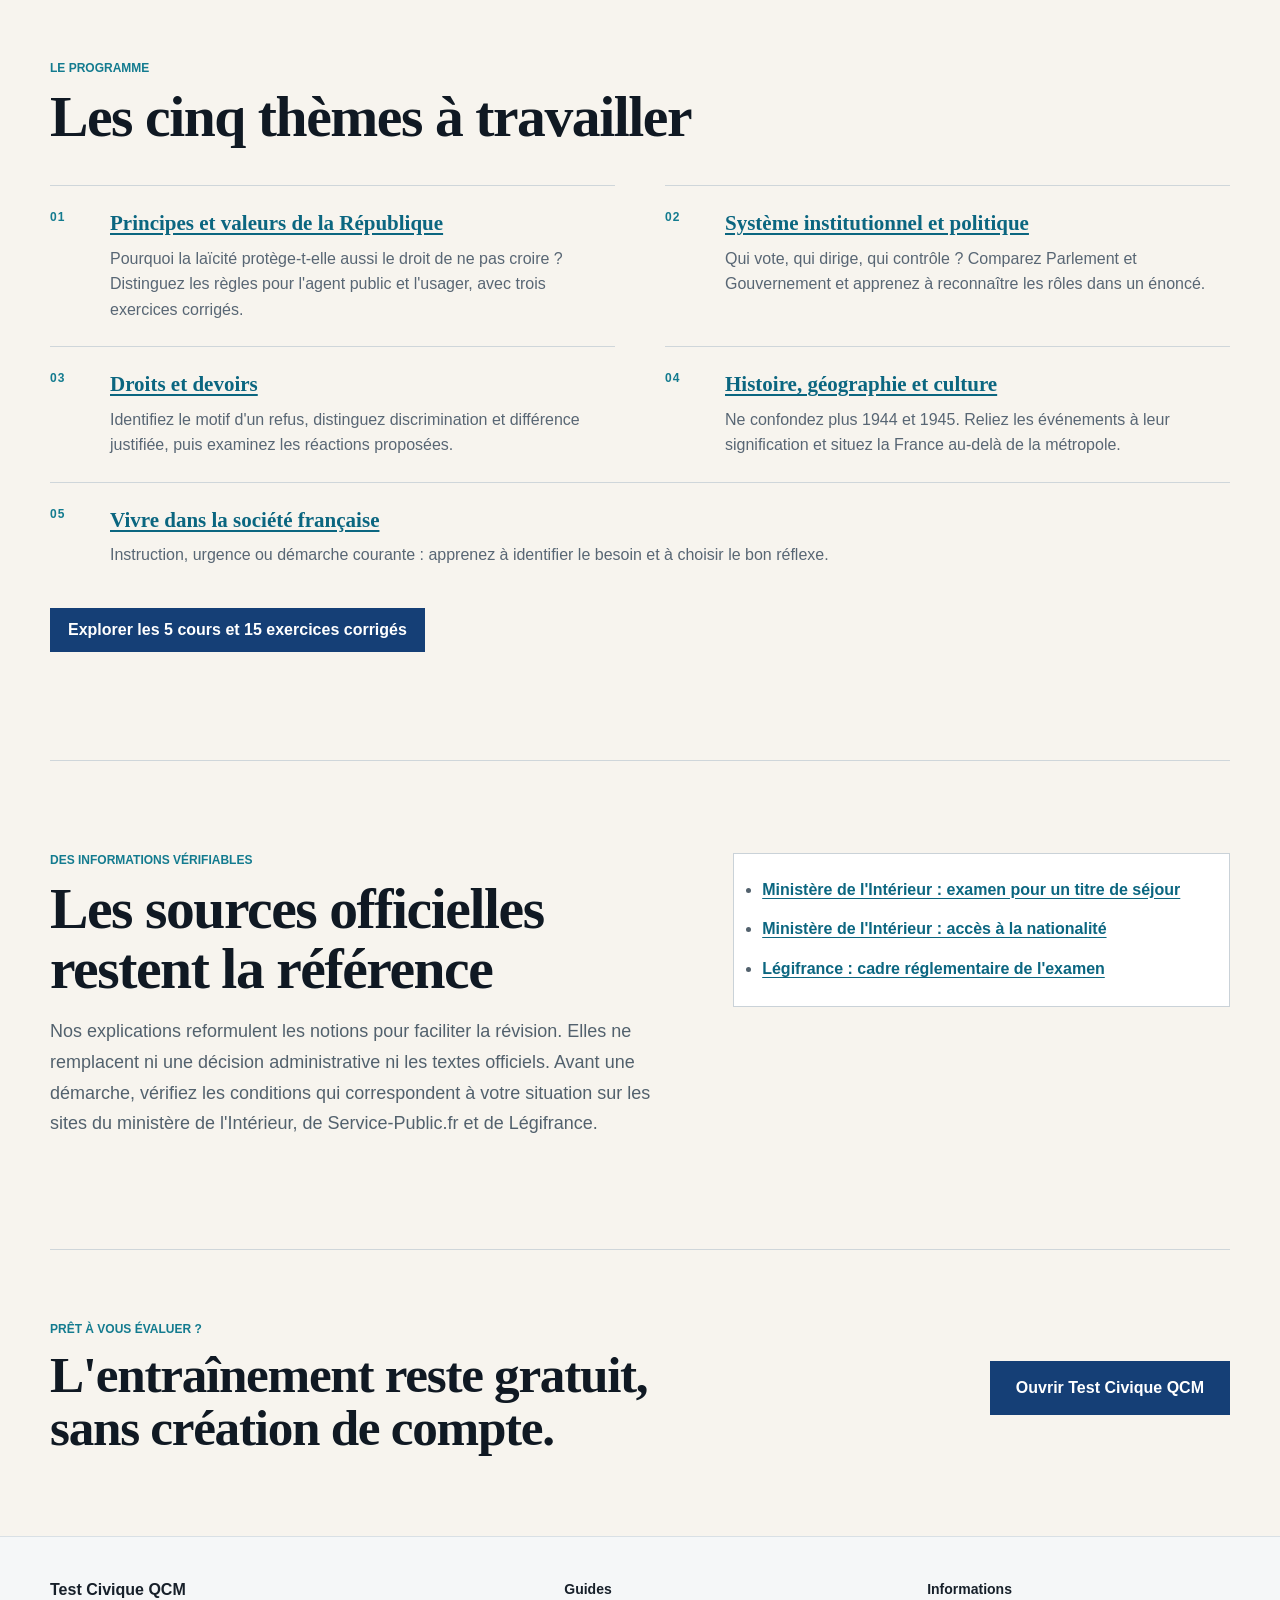
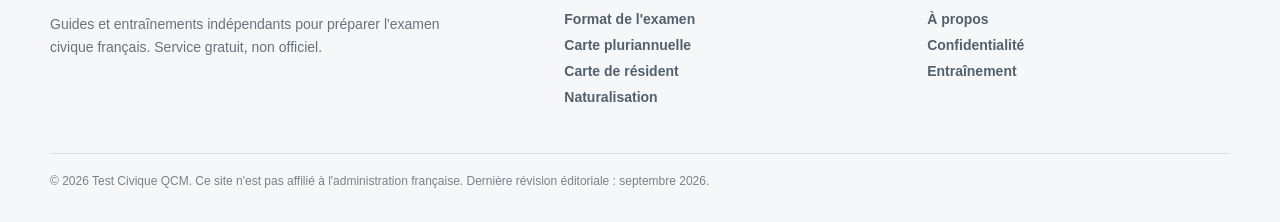
==== commit d106d98c: "Publish five civic lessons and fifteen explained exercises" ====
--- a/index.html
+++ b/index.html
@@ -9,7 +9,7 @@
     <script async src="https://pagead2.googlesyndication.com/pagead/js/adsbygoogle.js?client=ca-pub-2101066490685216" crossorigin="anonymous"></script>
     <link rel="canonical" href="https://prep-testcivique.fr/" />
     <link rel="icon" type="image/png" sizes="192x192" href="/app-icon-192.png" />
-    <link rel="stylesheet" href="/site-pages.css" />
+    <link rel="stylesheet" href="/site-pages.css?v=20260914" />
     <title>Préparer l'examen civique 2026 gratuitement | Test Civique QCM</title>
     <script type="application/ld+json">
       {
@@ -29,7 +29,7 @@
         <a class="public-logo" href="/" aria-current="page"><span>TC</span><strong>Test Civique QCM</strong></a>
         <div class="public-links">
           <a href="#parcours">Les parcours</a>
-          <a href="/guides/examen-civique-2026.html">Guide de l'examen</a>
+          <a href="/cours/">Cours et corrigés</a>
           <a href="/guides/plan-revision.html">Méthode</a>
           <a href="/about.html">À propos</a>
         </div>
@@ -48,7 +48,7 @@
           </p>
           <div class="home-actions">
             <a class="button-primary" href="/app.html">Lancer l'entraînement gratuit</a>
-            <a class="button-secondary" href="/guides/examen-civique-2026.html">Comprendre l'examen</a>
+            <a class="button-secondary" href="/cours/">Lire les cours gratuits</a>
           </div>
           <p class="independence-note">Site non officiel, sans affiliation avec l'administration française.</p>
         </div>
@@ -138,12 +138,13 @@
           <h2 id="themes-title">Les cinq thèmes à travailler</h2>
         </div>
         <div class="themes-list">
-          <article><span>01</span><div><h3>Principes et valeurs de la République</h3><p>Liberté, égalité, fraternité, laïcité, symboles et principes fondamentaux.</p></div></article>
-          <article><span>02</span><div><h3>Système institutionnel et politique</h3><p>Président, Gouvernement, Parlement, justice, collectivités et Union européenne.</p></div></article>
-          <article><span>03</span><div><h3>Droits et devoirs</h3><p>Libertés, égalité devant la loi, obligations civiques et respect des personnes.</p></div></article>
-          <article><span>04</span><div><h3>Histoire, géographie et culture</h3><p>Repères historiques, territoire, patrimoine, personnalités et moments collectifs.</p></div></article>
-          <article><span>05</span><div><h3>Vivre dans la société française</h3><p>École, travail, santé, famille, logement et démarches de la vie quotidienne.</p></div></article>
+          <article><span>01</span><div><h3><a href="/cours/valeurs-republique.html">Principes et valeurs de la République</a></h3><p>Pourquoi la laïcité protège-t-elle aussi le droit de ne pas croire ? Distinguez les règles pour l'agent public et l'usager, avec trois exercices corrigés.</p></div></article>
+          <article><span>02</span><div><h3><a href="/cours/institutions.html">Système institutionnel et politique</a></h3><p>Qui vote, qui dirige, qui contrôle ? Comparez Parlement et Gouvernement et apprenez à reconnaître les rôles dans un énoncé.</p></div></article>
+          <article><span>03</span><div><h3><a href="/cours/droits-devoirs.html">Droits et devoirs</a></h3><p>Identifiez le motif d'un refus, distinguez discrimination et différence justifiée, puis examinez les réactions proposées.</p></div></article>
+          <article><span>04</span><div><h3><a href="/cours/histoire-geographie.html">Histoire, géographie et culture</a></h3><p>Ne confondez plus 1944 et 1945. Reliez les événements à leur signification et situez la France au-delà de la métropole.</p></div></article>
+          <article><span>05</span><div><h3><a href="/cours/vie-quotidienne.html">Vivre dans la société française</a></h3><p>Instruction, urgence ou démarche courante : apprenez à identifier le besoin et à choisir le bon réflexe.</p></div></article>
         </div>
+        <p><a class="button-primary" href="/cours/">Explorer les 5 cours et 15 exercices corrigés</a></p>
       </section>
 
       <section class="home-section source-section" aria-labelledby="sources-title">
--- a/site-pages.css
+++ b/site-pages.css
@@ -44,6 +44,15 @@
 .article-content p, .article-content li { color: #40505f; font-size: 17px; line-height: 1.75; }
 .article-content li + li { margin-top: 8px; }
 .article-content a { font-weight: 750; }
+.article-content h2, .article-content h3 { scroll-margin-top: 150px; }
+.course-grid { margin: 36px 0 48px; }
+.worked-question { margin: 28px 0; padding: 22px; border: 1px solid #ccd7df; border-radius: 8px; background: #fff; }
+.worked-question h3 { margin-top: 0; }
+.answer-explanation { padding: 16px 20px; border-left: 4px solid #137b8f; background: #eef6f5; }
+.answer-explanation h4 { margin: 0 0 12px; color: #154e50; font-size: 17px; }
+.answer-explanation ul { margin-bottom: 0; padding-left: 18px; }
+.article-content { overflow-wrap: break-word; }
+@media (max-width: 700px) { .worked-question { padding: 16px; } .answer-explanation { padding: 14px; } }
 .notice { margin: 28px 0; padding: 18px 20px; border-left: 4px solid #137b8f; color: #24404a; background: #e8f4f6; line-height: 1.65; }
 .key-points { display: grid; grid-template-columns: repeat(3, 1fr); margin: 30px 0; border-top: 1px solid #d9e0e5; border-bottom: 1px solid #d9e0e5; }
 .key-points div { min-height: 118px; padding: 22px; border-right: 1px solid #d9e0e5; }
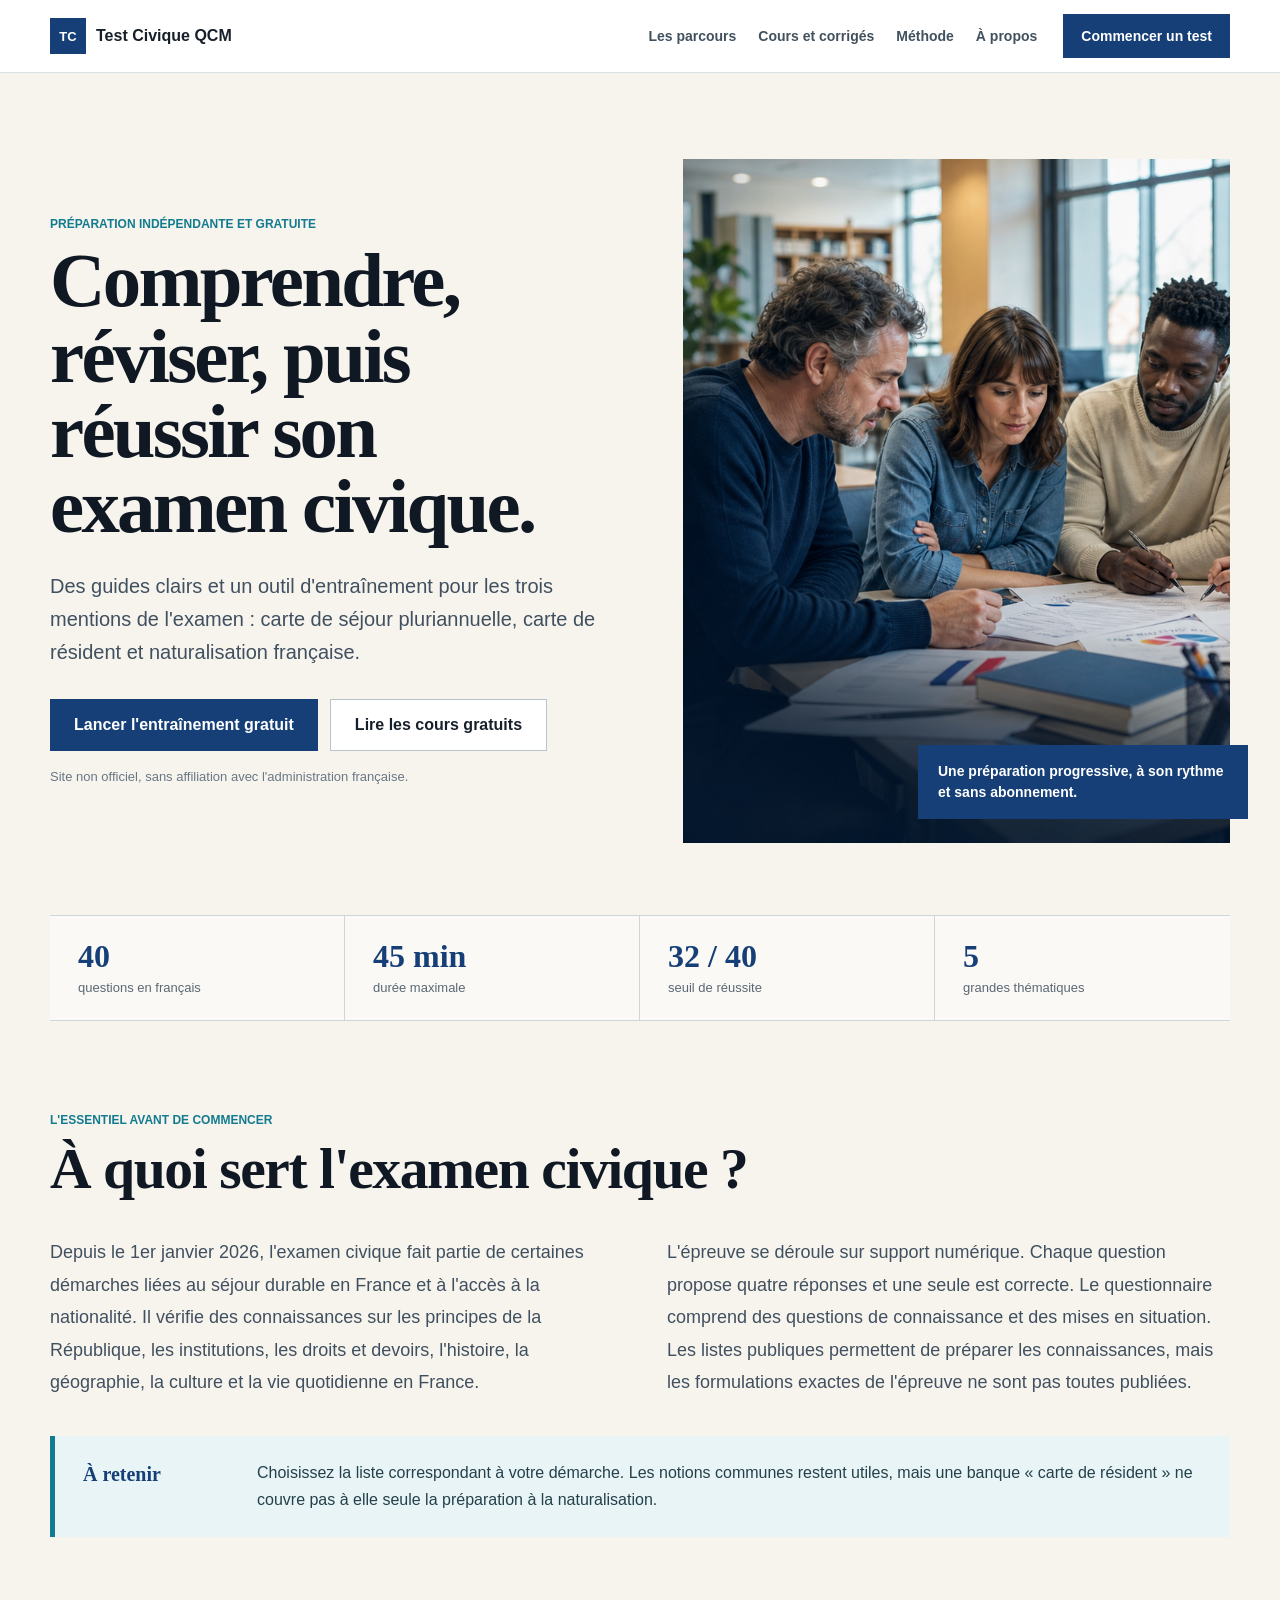
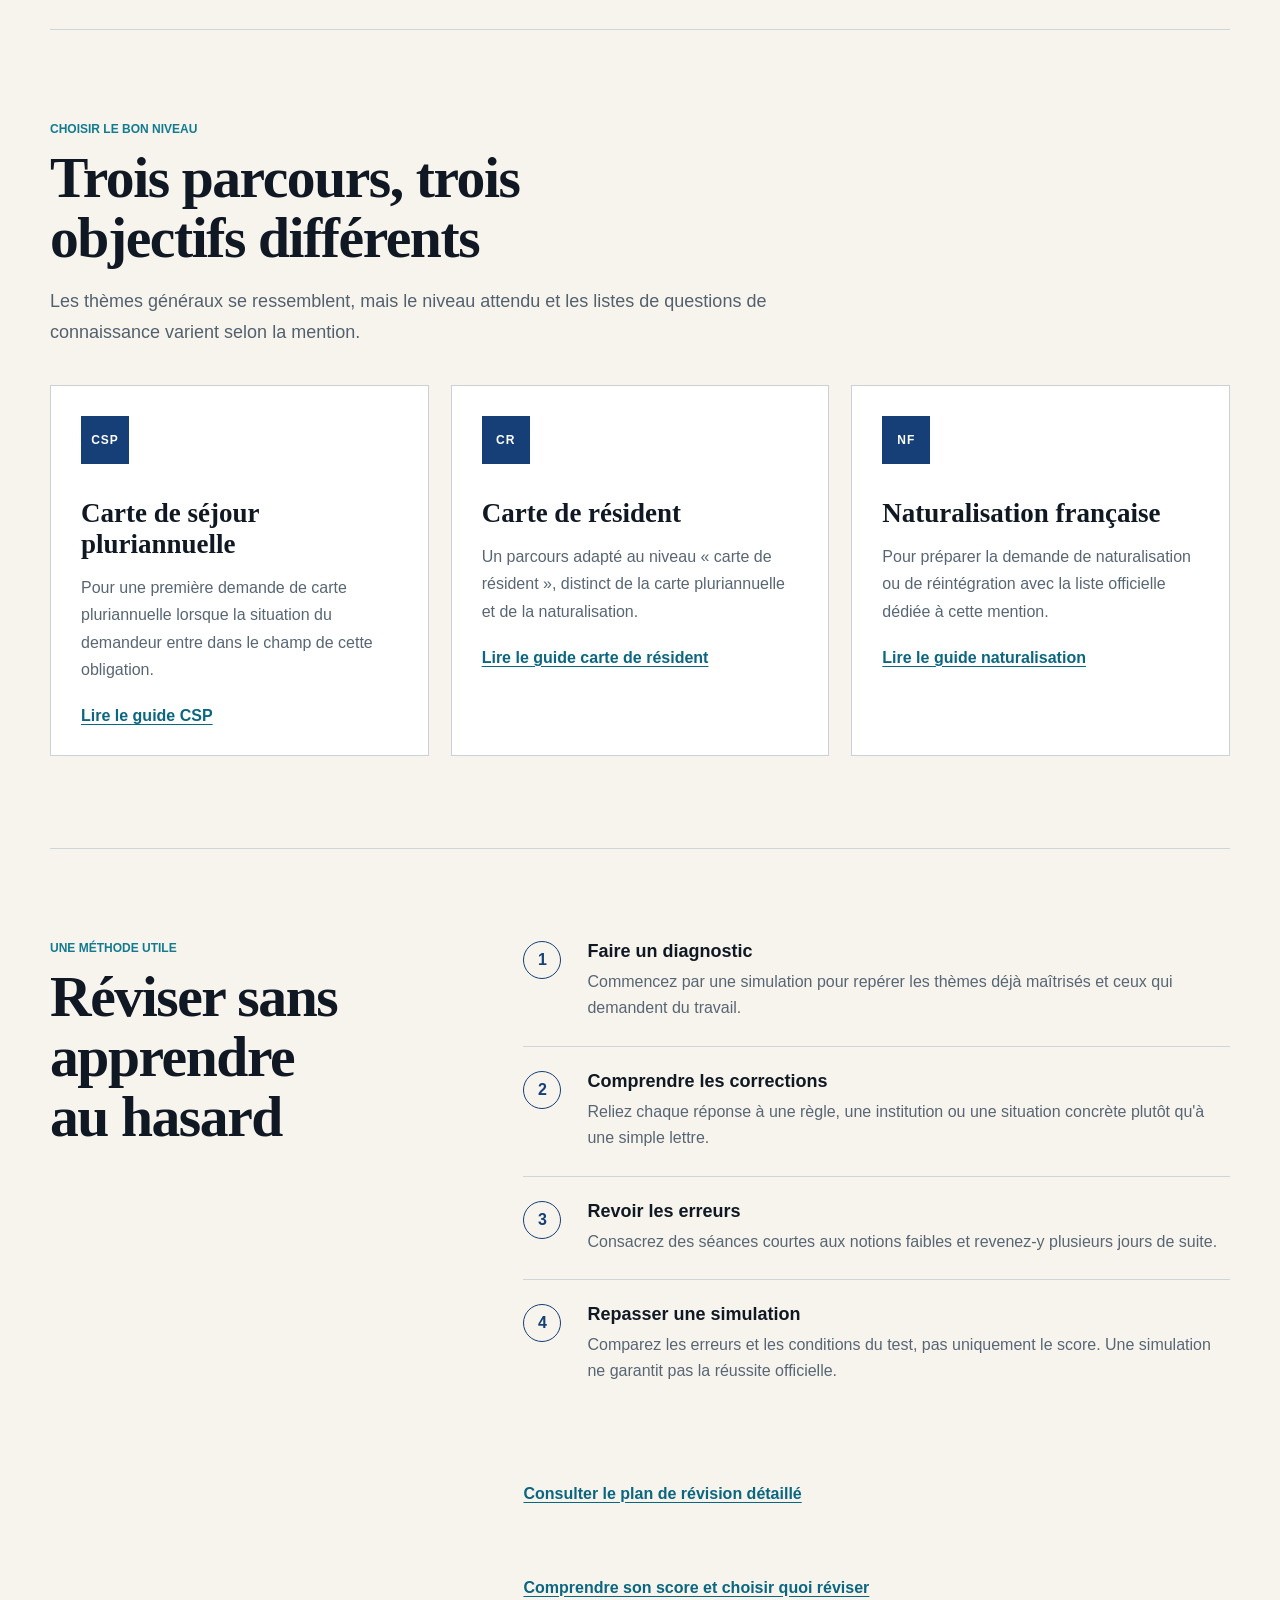
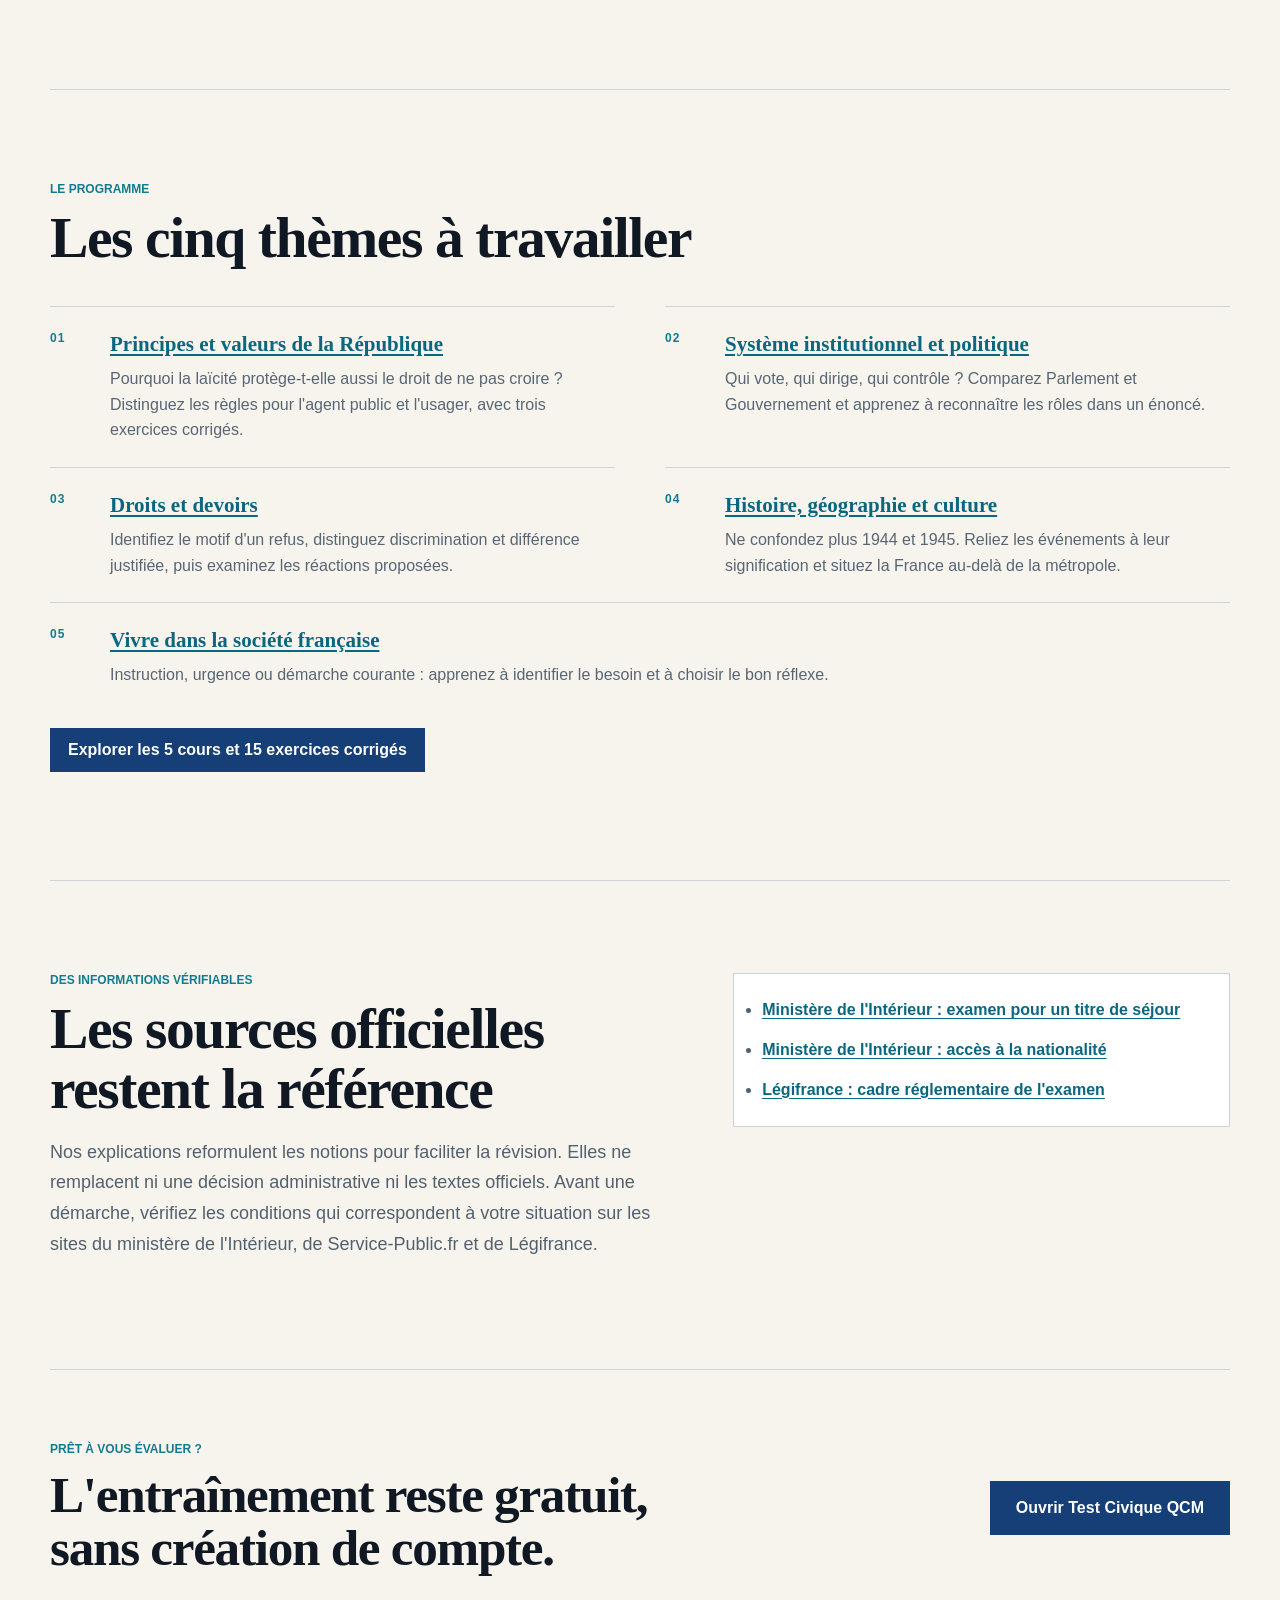
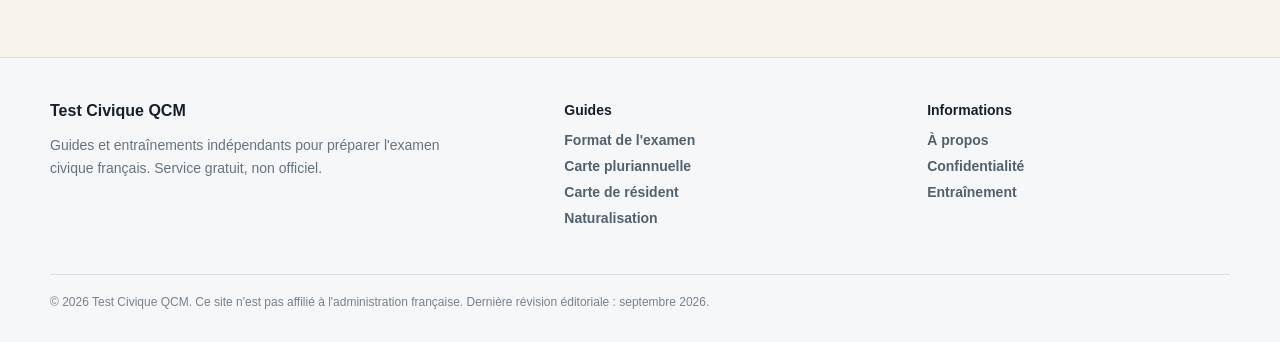
==== commit 492642ca: "Publish score analysis guide and editorial improvements" ====
--- a/index.html
+++ b/index.html
@@ -86,7 +86,7 @@
         </div>
         <div class="editorial-note">
           <strong>À retenir</strong>
-          <p>Le bon parcours dépend de votre démarche. Ne révisez pas une banque « carte de résident » si vous préparez la mention « naturalisation ».</p>
+          <p>Choisissez la liste correspondant à votre démarche. Les notions communes restent utiles, mais une banque « carte de résident » ne couvre pas à elle seule la préparation à la naturalisation.</p>
         </div>
       </section>
 
@@ -127,9 +127,10 @@
           <li><span>1</span><div><strong>Faire un diagnostic</strong><p>Commencez par une simulation pour repérer les thèmes déjà maîtrisés et ceux qui demandent du travail.</p></div></li>
           <li><span>2</span><div><strong>Comprendre les corrections</strong><p>Reliez chaque réponse à une règle, une institution ou une situation concrète plutôt qu'à une simple lettre.</p></div></li>
           <li><span>3</span><div><strong>Revoir les erreurs</strong><p>Consacrez des séances courtes aux notions faibles et revenez-y plusieurs jours de suite.</p></div></li>
-          <li><span>4</span><div><strong>Repasser une simulation</strong><p>Vérifiez que vous atteignez régulièrement 32 bonnes réponses dans le temps imparti.</p></div></li>
+          <li><span>4</span><div><strong>Repasser une simulation</strong><p>Comparez les erreurs et les conditions du test, pas uniquement le score. Une simulation ne garantit pas la réussite officielle.</p></div></li>
         </ol>
         <a class="text-link" href="/guides/plan-revision.html">Consulter le plan de révision détaillé</a>
+        <a class="text-link" href="/guides/analyser-resultats.html">Comprendre son score et choisir quoi réviser</a>
       </section>
 
       <section class="home-section themes-section" aria-labelledby="themes-title">
--- a/site-pages.css
+++ b/site-pages.css
@@ -192,3 +192,25 @@
 }
 
 @media (prefers-reduced-motion: reduce) { html { scroll-behavior: auto; } }
+
+.table-scroll { max-width: 100%; overflow-x: auto; margin: 24px 0; }
+.study-table { width: 100%; border-collapse: collapse; font-size: 15px; line-height: 1.6; }
+.study-table caption { padding: 12px 0; text-align: left; font-weight: 700; }
+.study-table th, .study-table td { padding: 12px; border: 1px solid #ccd7df; text-align: left; }
+.study-table thead { color: #fff; background: #153f76; }
+.study-table tbody th { font-weight: 600; }
+.study-table tbody tr:nth-child(even) { background: #eef6f5; }
+.error-actions dt { margin-top: 22px; font-weight: 800; color: #153f76; }
+.error-actions dd { margin: 8px 0 0; color: #40505f; line-height: 1.75; }
+.study-sheet { padding: 12px 24px; border: 2px solid #137b8f; background: #f7f9fa; }
+.study-sheet p { padding-bottom: 12px; border-bottom: 1px solid #ccd7df; }
+.table-scroll:focus-visible { outline: 3px solid #f0a33a; outline-offset: 3px; }
+@media print {
+  .public-header, .public-footer, .article-aside, .related-band, .skip-link { display: none; }
+  .article-main { width: 100%; padding: 0; }
+  .article-layout { display: block; }
+  .article-heading h1 { font-size: 30px; }
+  .article-content p, .article-content li { font-size: 11pt; }
+  .table-scroll { overflow: visible; }
+  .study-sheet, .study-table tr { break-inside: avoid; }
+}
